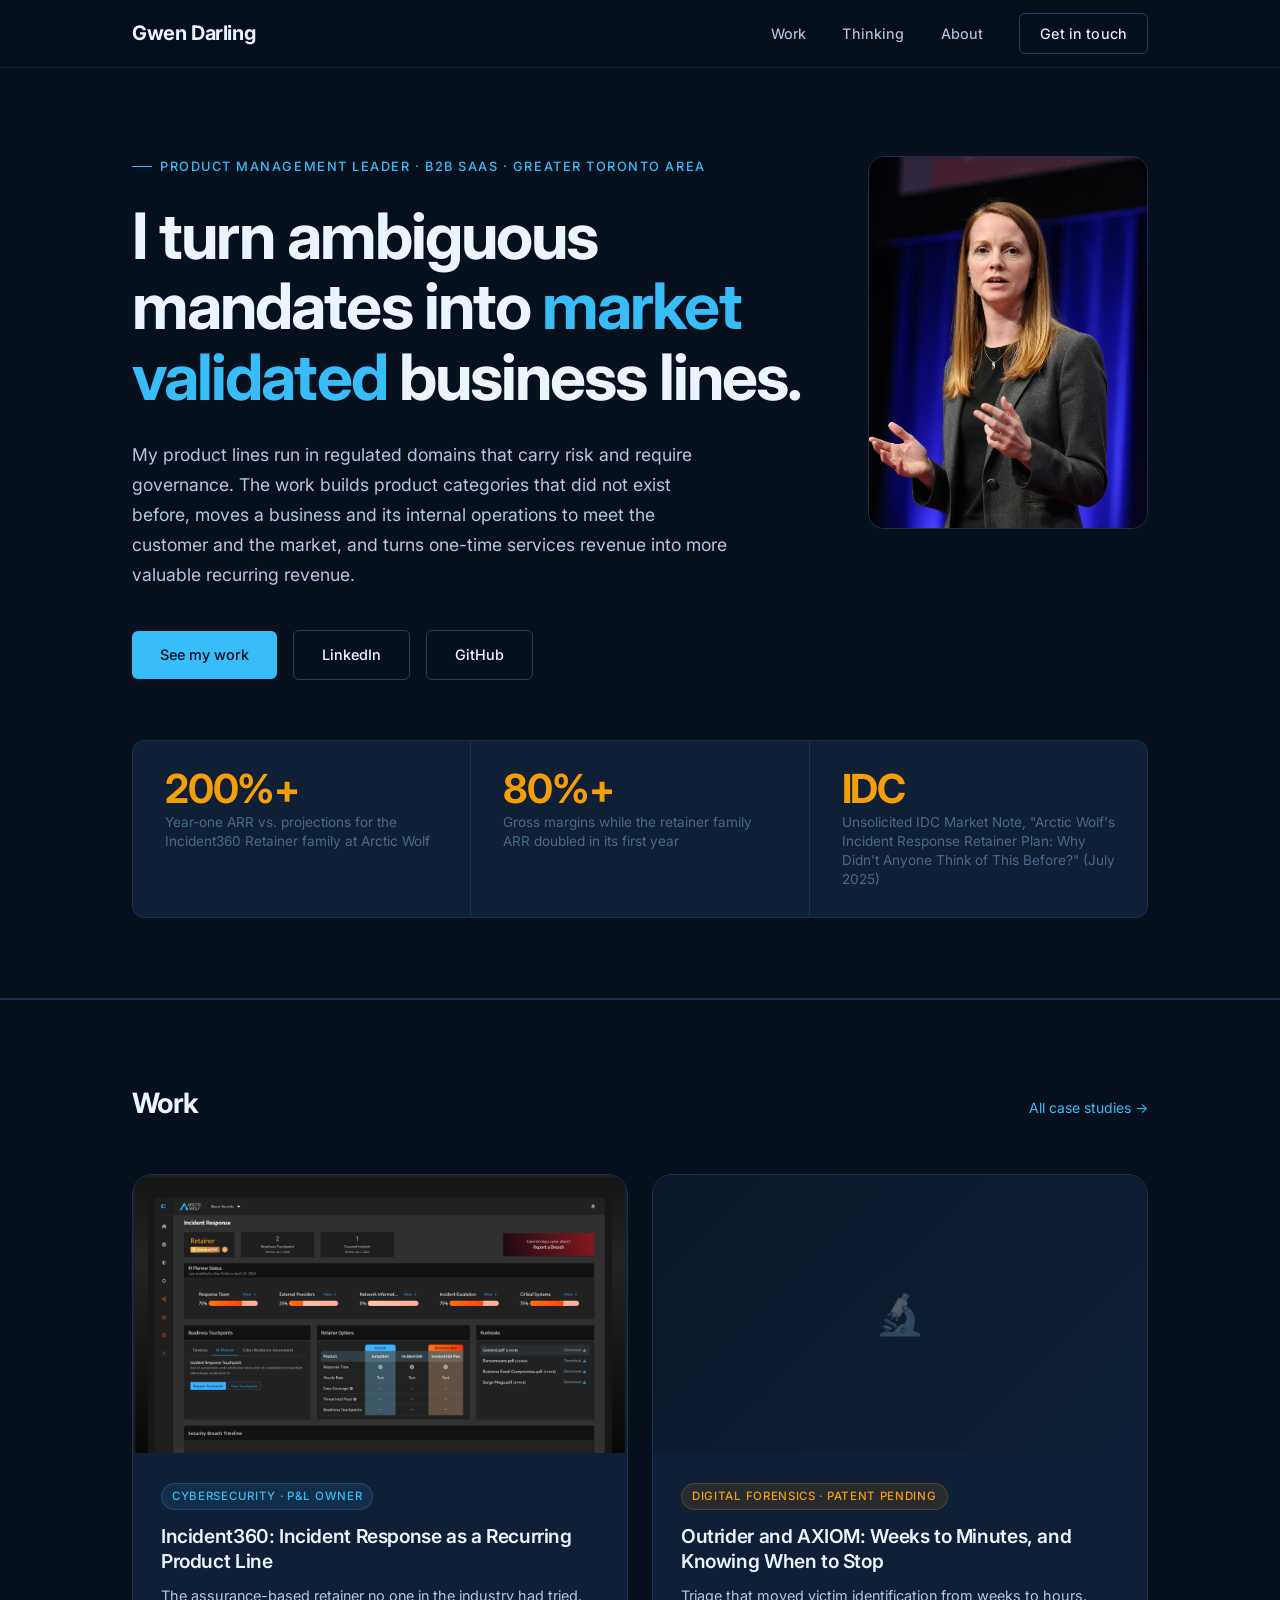
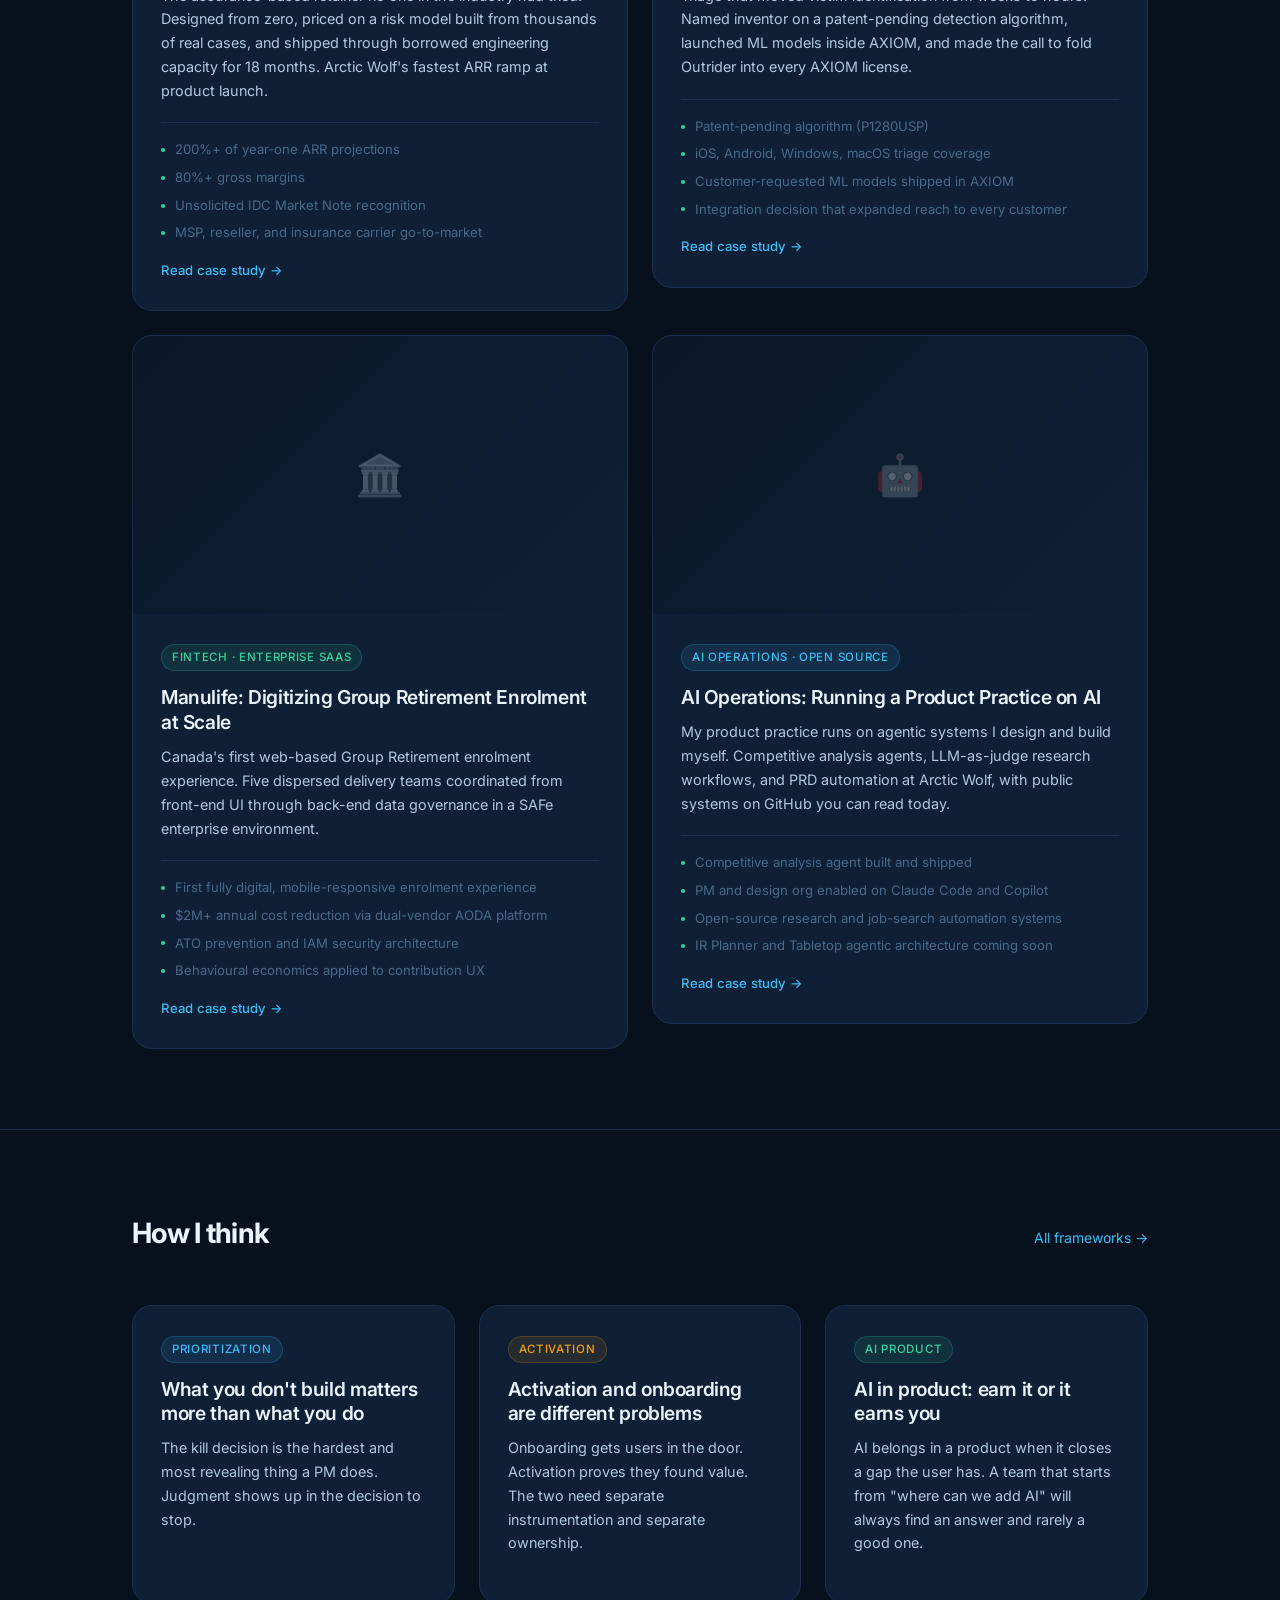
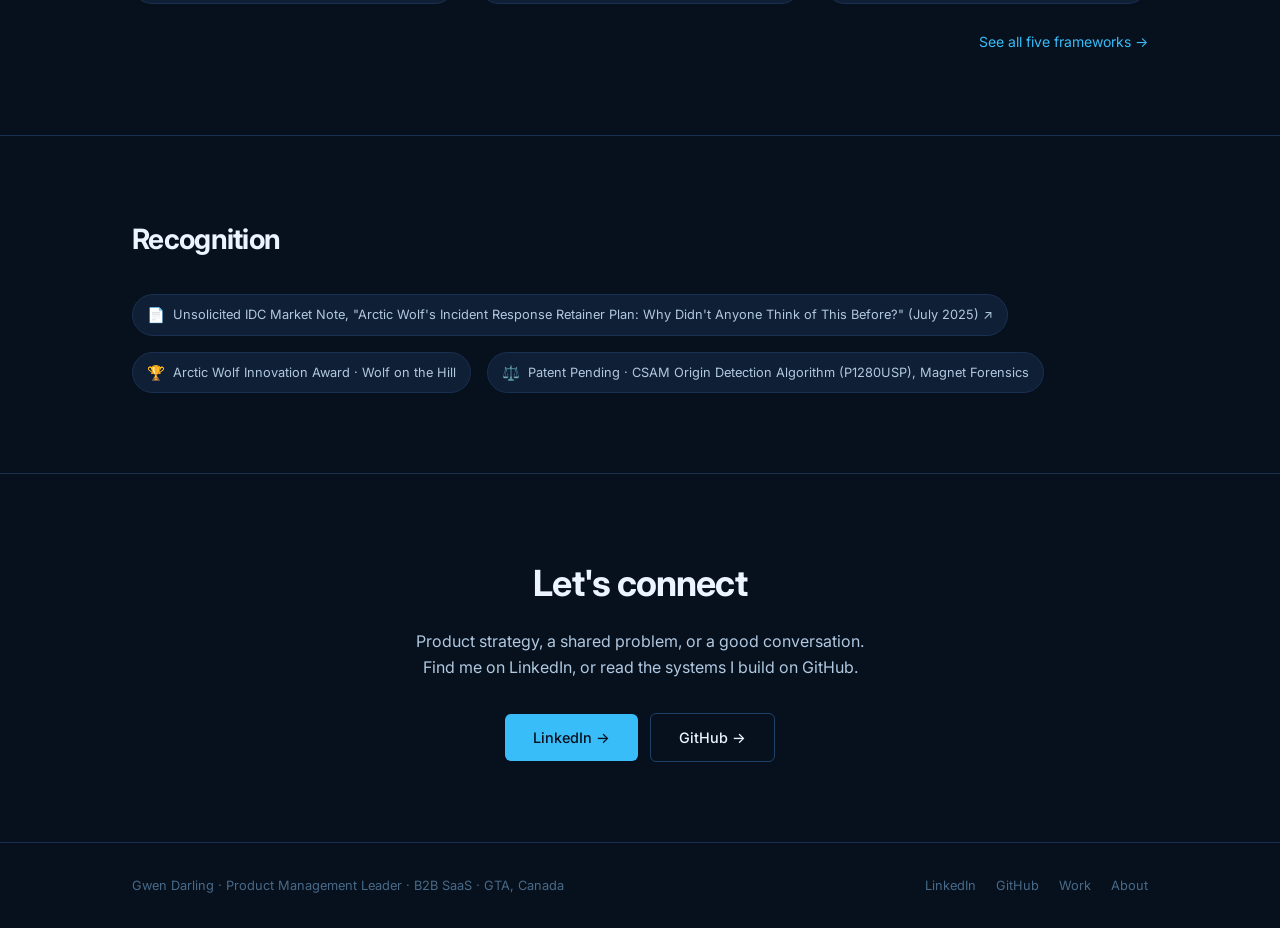
==== index.html @ a5cc39d2 "Fix mobile sticky-sidebar overlap; update hero positioning; full IDC title; punctuation pass - Sideb" ====
<!DOCTYPE html>
<html lang="en">
<head>
  <meta charset="UTF-8">
  <meta name="viewport" content="width=device-width, initial-scale=1.0">
  <title>Gwen Darling · Product Leader</title>
  <meta name="description" content="Product Management Leader. B2B SaaS. Cybersecurity, digital forensics, and fintech. I turn ambiguous mandates into business lines the market validates.">
  <meta property="og:title" content="Gwen Darling · Product Leader">
  <meta property="og:description" content="Product Management Leader. B2B SaaS. Cybersecurity, digital forensics, and fintech.">
  <meta property="og:type" content="website">
  <link rel="stylesheet" href="css/style.css">
  <link rel="icon" href="data:image/svg+xml,<svg xmlns='http://www.w3.org/2000/svg' viewBox='0 0 100 100'><text y='.9em' font-size='90'>⚡</text></svg>">
</head>
<body>

<nav>
  <div class="container">
    <a href="index.html" class="nav-logo">Gwen Darling</a>
    <div class="nav-links">
      <a href="work.html">Work</a>
      <a href="thinking.html">Thinking</a>
      <a href="about.html">About</a>
      <a href="https://www.linkedin.com/in/gwendarling" target="_blank" rel="noopener" class="nav-cta">Get in touch</a>
    </div>
    <button class="nav-toggle" aria-label="Toggle navigation">
      <span></span><span></span><span></span>
    </button>
  </div>
</nav>

<main>

  <!-- Hero -->
  <section class="hero">
    <div class="container">
      <div style="display: grid; grid-template-columns: 1fr 280px; gap: 64px; align-items: start;">
        <div>
          <div class="hero-label">Product Management Leader · B2B SaaS · Greater Toronto Area</div>
          <h1>I turn ambiguous mandates into <em>market validated</em> business lines.</h1>
          <p class="hero-sub">
            My product lines run in regulated domains that carry risk and require governance.
            The work builds product categories that did not exist before, moves a business and its internal
            operations to meet the customer and the market, and turns one-time services revenue into more
            valuable recurring revenue.
          </p>
          <div class="hero-actions">
            <a href="work.html" class="btn btn-primary">See my work</a>
            <a href="https://www.linkedin.com/in/gwendarling" target="_blank" rel="noopener" class="btn btn-ghost">LinkedIn</a>
            <a href="https://github.com/GwnDrlng" target="_blank" rel="noopener" class="btn btn-ghost">GitHub</a>
          </div>
        </div>
        <div style="border-radius: 16px; overflow: hidden; border: 1px solid var(--border); aspect-ratio: 3/4; margin-top: 8px;">
          <img src="images/gwen-speaking.jpg" alt="Gwen Darling presenting on stage" style="width: 100%; height: 100%; object-fit: cover; object-position: center top; display: block;">
        </div>
      </div>
      <style>
        @media (max-width: 720px) {
          .hero .container > div[style*="grid"] { grid-template-columns: 1fr !important; }
          .hero .container > div[style*="grid"] > div:last-child { display: none; }
        }
      </style>

      <div class="metrics">
        <div class="metric">
          <div class="metric-value">200%+</div>
          <div class="metric-label">Year-one ARR vs. projections for the Incident360 Retainer family at Arctic Wolf</div>
        </div>
        <div class="metric">
          <div class="metric-value">80%+</div>
          <div class="metric-label">Gross margins while the retainer family ARR doubled in its first year</div>
        </div>
        <div class="metric">
          <div class="metric-value">IDC</div>
          <div class="metric-label">Unsolicited IDC Market Note, "Arctic Wolf's Incident Response Retainer Plan: Why Didn't Anyone Think of This Before?" (July 2025)</div>
        </div>
      </div>
    </div>
  </section>

  <!-- Case Studies -->
  <section>
    <div class="container">
      <div class="section-header">
        <h2 class="section-title">Work</h2>
        <a href="work.html" class="section-link">All case studies →</a>
      </div>

      <div class="cards-grid">

        <!-- Incident360 -->
        <a href="incident360.html" style="display:block; color:inherit; text-decoration:none;">
          <div class="card">
            <div class="card-image">
              <img src="images/incident360-portal.png" alt="Incident360 Retainer portal in Arctic Wolf's unified platform" loading="lazy">
            </div>
            <div class="card-body">
              <div class="card-tag">Cybersecurity · P&amp;L Owner</div>
              <h3>Incident360: Incident Response as a Recurring Product Line</h3>
              <p>The assurance-based retainer no one in the industry had tried. Designed from zero, priced on a risk model built from thousands of real cases, and shipped through borrowed engineering capacity for 18 months. Arctic Wolf's fastest ARR ramp at product launch.</p>
              <ul class="card-outcomes">
                <li>200%+ of year-one ARR projections</li>
                <li>80%+ gross margins</li>
                <li>Unsolicited IDC Market Note recognition</li>
                <li>MSP, reseller, and insurance carrier go-to-market</li>
              </ul>
              <span class="card-arrow">Read case study →</span>
            </div>
          </div>
        </a>

        <!-- Outrider & AXIOM -->
        <a href="outrider.html" style="display:block; color:inherit; text-decoration:none;">
          <div class="card">
            <div class="card-image-placeholder">
              <div class="card-icon">🔬</div>
            </div>
            <div class="card-body">
              <div class="card-tag warm">Digital Forensics · Patent Pending</div>
              <h3>Outrider and AXIOM: Weeks to Minutes, and Knowing When to Stop</h3>
              <p>Triage that moved victim identification from weeks to hours. Named inventor on a patent-pending detection algorithm, launched ML models inside AXIOM, and made the call to fold Outrider into every AXIOM license.</p>
              <ul class="card-outcomes">
                <li>Patent-pending algorithm (P1280USP)</li>
                <li>iOS, Android, Windows, macOS triage coverage</li>
                <li>Customer-requested ML models shipped in AXIOM</li>
                <li>Integration decision that expanded reach to every customer</li>
              </ul>
              <span class="card-arrow">Read case study →</span>
            </div>
          </div>
        </a>

        <!-- Manulife -->
        <a href="manulife.html" style="display:block; color:inherit; text-decoration:none;">
          <div class="card">
            <div class="card-image-placeholder">
              <div class="card-icon">🏛️</div>
            </div>
            <div class="card-body">
              <div class="card-tag green">Fintech · Enterprise SaaS</div>
              <h3>Manulife: Digitizing Group Retirement Enrolment at Scale</h3>
              <p>Canada's first web-based Group Retirement enrolment experience. Five dispersed delivery teams coordinated from front-end UI through back-end data governance in a SAFe enterprise environment.</p>
              <ul class="card-outcomes">
                <li>First fully digital, mobile-responsive enrolment experience</li>
                <li>$2M+ annual cost reduction via dual-vendor AODA platform</li>
                <li>ATO prevention and IAM security architecture</li>
                <li>Behavioural economics applied to contribution UX</li>
              </ul>
              <span class="card-arrow">Read case study →</span>
            </div>
          </div>
        </a>

        <!-- AI Operations -->
        <a href="ai-operations.html" style="display:block; color:inherit; text-decoration:none;">
          <div class="card">
            <div class="card-image-placeholder">
              <div class="card-icon">🤖</div>
            </div>
            <div class="card-body">
              <div class="card-tag">AI Operations · Open Source</div>
              <h3>AI Operations: Running a Product Practice on AI</h3>
              <p>My product practice runs on agentic systems I design and build myself. Competitive analysis agents, LLM-as-judge research workflows, and PRD automation at Arctic Wolf, with public systems on GitHub you can read today.</p>
              <ul class="card-outcomes">
                <li>Competitive analysis agent built and shipped</li>
                <li>PM and design org enabled on Claude Code and Copilot</li>
                <li>Open-source research and job-search automation systems</li>
                <li>IR Planner and Tabletop agentic architecture coming soon</li>
              </ul>
              <span class="card-arrow">Read case study →</span>
            </div>
          </div>
        </a>

      </div>
    </div>
  </section>

  <!-- Thinking teaser -->
  <section>
    <div class="container">
      <div class="section-header">
        <h2 class="section-title">How I think</h2>
        <a href="thinking.html" class="section-link">All frameworks →</a>
      </div>
      <div class="cards-grid three">
        <div class="card" style="cursor:default;">
          <div class="card-body">
            <div class="card-tag">Prioritization</div>
            <h3>What you don't build matters more than what you do</h3>
            <p>The kill decision is the hardest and most revealing thing a PM does. Judgment shows up in the decision to stop.</p>
          </div>
        </div>
        <div class="card" style="cursor:default;">
          <div class="card-body">
            <div class="card-tag warm">Activation</div>
            <h3>Activation and onboarding are different problems</h3>
            <p>Onboarding gets users in the door. Activation proves they found value. The two need separate instrumentation and separate ownership.</p>
          </div>
        </div>
        <div class="card" style="cursor:default;">
          <div class="card-body">
            <div class="card-tag green">AI Product</div>
            <h3>AI in product: earn it or it earns you</h3>
            <p>AI belongs in a product when it closes a gap the user has. A team that starts from "where can we add AI" will always find an answer and rarely a good one.</p>
          </div>
        </div>
      </div>
      <div style="margin-top: 24px; text-align: right;">
        <a href="thinking.html" class="section-link">See all five frameworks →</a>
      </div>
    </div>
  </section>

  <!-- Recognition -->
  <section>
    <div class="container">
      <h2 class="section-title" style="margin-bottom: 28px;">Recognition</h2>
      <div class="recognition-strip">
        <a href="downloads/IDC-Arctic-Wolf-IR-Retainer-2025.pdf" target="_blank" class="recognition-badge" style="text-decoration:none; color:inherit;">
          <span class="icon">📄</span>
          Unsolicited IDC Market Note, "Arctic Wolf's Incident Response Retainer Plan: Why Didn't Anyone Think of This Before?" (July 2025) ↗
        </a>
        <div class="recognition-badge">
          <span class="icon">🏆</span>
          Arctic Wolf Innovation Award · Wolf on the Hill
        </div>
        <div class="recognition-badge">
          <span class="icon">⚖️</span>
          Patent Pending · CSAM Origin Detection Algorithm (P1280USP), Magnet Forensics
        </div>
      </div>
    </div>
  </section>

  <!-- CTA -->
  <section class="cta-section" style="border-top: 1px solid var(--border);">
    <div class="container">
      <h2>Let's connect</h2>
      <p>Product strategy, a shared problem, or a good conversation. Find me on LinkedIn, or read the systems I build on GitHub.</p>
      <div class="cta-actions">
        <a href="https://www.linkedin.com/in/gwendarling" target="_blank" rel="noopener" class="btn btn-primary">LinkedIn →</a>
        <a href="https://github.com/GwnDrlng" target="_blank" rel="noopener" class="btn btn-ghost">GitHub →</a>
      </div>
    </div>
  </section>

</main>

<footer>
  <div class="container">
    <div class="footer-inner">
      <span class="footer-copy">Gwen Darling · Product Management Leader · B2B SaaS · GTA, Canada</span>
      <div class="footer-links">
        <a href="https://www.linkedin.com/in/gwendarling" target="_blank" rel="noopener">LinkedIn</a>
        <a href="https://github.com/GwnDrlng" target="_blank" rel="noopener">GitHub</a>
        <a href="work.html">Work</a>
        <a href="about.html">About</a>
      </div>
    </div>
  </div>
</footer>

<script src="js/main.js"></script>
</body>
</html>
---- css/style.css ----
@import url('https://fonts.googleapis.com/css2?family=Inter:wght@300;400;500;600;700&family=Inter+Display:wght@600;700;800&display=swap');

/* ─── Variables ──────────────────────────────────────────── */
:root {
  --bg:          #07101D;
  --bg-alt:      #0B1829;
  --bg-card:     #0F1F35;
  --bg-card-hover: #132640;
  --border:      #1A3050;
  --border-light: #204068;

  --text:        #B0C8E0;
  --text-bright: #EBF4FF;
  --text-dim:    #486A88;

  --accent:      #38BDF8;
  --accent-dim:  #0EA5E9;
  --warm:        #F59E0B;
  --warm-dim:    #D97706;
  --green:       #34D399;
  --red:         #F87171;

  --font:        'Inter', -apple-system, BlinkMacSystemFont, sans-serif;
  --font-display:'Inter Display', 'Inter', sans-serif;

  --max:         1080px;
  --nav-h:       68px;

  --r-sm:        6px;
  --r-md:        12px;
  --r-lg:        20px;

  --ease:        cubic-bezier(0.25, 0.46, 0.45, 0.94);
}

/* ─── Reset ──────────────────────────────────────────────── */
*, *::before, *::after { box-sizing: border-box; margin: 0; padding: 0; }
html { scroll-behavior: smooth; -webkit-font-smoothing: antialiased; }
body {
  font-family: var(--font);
  background: var(--bg);
  color: var(--text);
  line-height: 1.65;
  font-size: 1rem;
}
img { display: block; max-width: 100%; }
a { color: var(--accent); text-decoration: none; transition: color 0.2s var(--ease); }
a:hover { color: var(--accent-dim); }

/* ─── Layout ─────────────────────────────────────────────── */
.container {
  max-width: var(--max);
  margin: 0 auto;
  padding: 0 32px;
}
@media (max-width: 640px) { .container { padding: 0 20px; } }

section { padding: 80px 0; }
section + section { border-top: 1px solid var(--border); }

/* ─── Navigation ─────────────────────────────────────────── */
nav {
  position: fixed;
  top: 0; left: 0; right: 0;
  height: var(--nav-h);
  z-index: 100;
  display: flex;
  align-items: center;
  background: rgba(7, 16, 29, 0.85);
  backdrop-filter: blur(16px);
  -webkit-backdrop-filter: blur(16px);
  border-bottom: 1px solid rgba(26, 48, 80, 0.6);
}
nav .container {
  display: flex;
  align-items: center;
  justify-content: space-between;
  width: 100%;
}
.nav-logo {
  font-family: var(--font-display);
  font-size: 1.25rem;
  font-weight: 700;
  color: var(--text-bright);
  letter-spacing: -0.02em;
}
.nav-logo:hover { color: var(--accent); }
.nav-links {
  display: flex;
  align-items: center;
  gap: 36px;
}
.nav-links a {
  color: var(--text);
  font-size: 0.9rem;
  font-weight: 450;
  letter-spacing: 0.01em;
  transition: color 0.2s var(--ease);
}
.nav-links a:hover { color: var(--text-bright); }
.nav-cta {
  display: inline-flex;
  align-items: center;
  padding: 8px 20px;
  background: transparent;
  border: 1px solid var(--border-light);
  border-radius: var(--r-sm);
  color: var(--text-bright) !important;
  font-size: 0.875rem;
  font-weight: 500;
  transition: border-color 0.2s var(--ease), background 0.2s var(--ease) !important;
}
.nav-cta:hover {
  border-color: var(--accent) !important;
  background: rgba(56, 189, 248, 0.08) !important;
}
.nav-toggle {
  display: none;
  flex-direction: column;
  gap: 5px;
  cursor: pointer;
  background: none;
  border: none;
  padding: 4px;
}
.nav-toggle span {
  display: block;
  width: 22px;
  height: 2px;
  background: var(--text);
  border-radius: 2px;
  transition: all 0.2s var(--ease);
}
@media (max-width: 680px) {
  .nav-links { display: none; flex-direction: column; gap: 0; position: absolute; top: var(--nav-h); left: 0; right: 0; background: var(--bg-alt); border-bottom: 1px solid var(--border); padding: 16px 0; }
  .nav-links.open { display: flex; }
  .nav-links a { padding: 12px 32px; }
  .nav-toggle { display: flex; }
}

/* ─── Hero ───────────────────────────────────────────────── */
.hero {
  padding-top: calc(var(--nav-h) + 80px);
  padding-bottom: 80px;
  border-bottom: 1px solid var(--border);
}
.hero-label {
  display: inline-flex;
  align-items: center;
  gap: 8px;
  font-size: 0.8rem;
  font-weight: 500;
  letter-spacing: 0.12em;
  text-transform: uppercase;
  color: var(--accent);
  margin-bottom: 24px;
}
.hero-label::before {
  content: '';
  display: block;
  width: 20px;
  height: 1px;
  background: var(--accent);
}
.hero h1 {
  font-family: var(--font-display);
  font-size: clamp(2.4rem, 5vw, 4rem);
  font-weight: 700;
  line-height: 1.1;
  letter-spacing: -0.03em;
  color: var(--text-bright);
  max-width: 820px;
  margin-bottom: 28px;
}
.hero h1 em {
  font-style: normal;
  color: var(--accent);
}
.hero-sub {
  font-size: 1.1rem;
  color: var(--text);
  max-width: 600px;
  line-height: 1.7;
  margin-bottom: 40px;
}
.hero-actions {
  display: flex;
  align-items: center;
  gap: 16px;
  flex-wrap: wrap;
}
.btn {
  display: inline-flex;
  align-items: center;
  gap: 8px;
  padding: 12px 28px;
  border-radius: var(--r-sm);
  font-size: 0.9rem;
  font-weight: 500;
  transition: all 0.2s var(--ease);
  cursor: pointer;
  border: none;
}
.btn-primary {
  background: var(--accent);
  color: #07101D;
}
.btn-primary:hover {
  background: #7DD3FC;
  color: #07101D;
  transform: translateY(-1px);
}
.btn-ghost {
  background: transparent;
  border: 1px solid var(--border-light);
  color: var(--text-bright);
}
.btn-ghost:hover {
  border-color: var(--text-dim);
  color: var(--text-bright);
  transform: translateY(-1px);
}

/* ─── Metrics Bar ────────────────────────────────────────── */
.metrics {
  display: grid;
  grid-template-columns: repeat(3, 1fr);
  gap: 1px;
  background: var(--border);
  border: 1px solid var(--border);
  border-radius: var(--r-md);
  overflow: hidden;
  margin-top: 60px;
}
.metric {
  background: var(--bg-card);
  padding: 28px 32px;
  display: flex;
  flex-direction: column;
  gap: 4px;
}
.metric-value {
  font-family: var(--font-display);
  font-size: 2.5rem;
  font-weight: 700;
  color: var(--warm);
  letter-spacing: -0.03em;
  line-height: 1;
}
.metric-label {
  font-size: 0.85rem;
  color: var(--text-dim);
  line-height: 1.4;
}
@media (max-width: 680px) {
  .metrics { grid-template-columns: 1fr; }
  .metric { padding: 20px 24px; }
}

/* ─── Section Headers ────────────────────────────────────── */
.section-header {
  display: flex;
  align-items: baseline;
  justify-content: space-between;
  gap: 16px;
  margin-bottom: 48px;
  flex-wrap: wrap;
}
.section-title {
  font-family: var(--font-display);
  font-size: 1.75rem;
  font-weight: 700;
  color: var(--text-bright);
  letter-spacing: -0.025em;
}
.section-link {
  font-size: 0.875rem;
  color: var(--accent);
  white-space: nowrap;
}

/* ─── Case Study Cards ───────────────────────────────────── */
.cards-grid {
  display: grid;
  grid-template-columns: repeat(2, 1fr);
  gap: 24px;
}
.cards-grid.three { grid-template-columns: repeat(3, 1fr); }
@media (max-width: 860px) { .cards-grid, .cards-grid.three { grid-template-columns: 1fr; } }

.card {
  background: var(--bg-card);
  border: 1px solid var(--border);
  border-radius: var(--r-lg);
  overflow: hidden;
  transition: border-color 0.25s var(--ease), transform 0.25s var(--ease), background 0.25s var(--ease);
  cursor: pointer;
}
.card:hover {
  border-color: var(--border-light);
  background: var(--bg-card-hover);
  transform: translateY(-3px);
}
.card a { color: inherit; }
.card a:hover { color: inherit; }

.card-image {
  width: 100%;
  aspect-ratio: 16/9;
  overflow: hidden;
  background: var(--bg-alt);
  position: relative;
}
.card-image img {
  width: 100%;
  height: 100%;
  object-fit: cover;
  object-position: top left;
  transition: transform 0.4s var(--ease);
}
.card:hover .card-image img { transform: scale(1.03); }

.card-image-placeholder {
  width: 100%;
  aspect-ratio: 16/9;
  background: linear-gradient(135deg, var(--bg-alt) 0%, var(--bg-card) 100%);
  display: flex;
  align-items: center;
  justify-content: center;
}
.card-image-placeholder .card-icon {
  font-size: 2.5rem;
  opacity: 0.3;
}

.card-body {
  padding: 28px;
}
.card-tag {
  display: inline-flex;
  align-items: center;
  padding: 3px 10px;
  background: rgba(56, 189, 248, 0.1);
  border: 1px solid rgba(56, 189, 248, 0.2);
  border-radius: 100px;
  font-size: 0.72rem;
  font-weight: 500;
  letter-spacing: 0.06em;
  text-transform: uppercase;
  color: var(--accent);
  margin-bottom: 14px;
}
.card-tag.warm {
  background: rgba(245, 158, 11, 0.1);
  border-color: rgba(245, 158, 11, 0.2);
  color: var(--warm);
}
.card-tag.green {
  background: rgba(52, 211, 153, 0.1);
  border-color: rgba(52, 211, 153, 0.2);
  color: var(--green);
}
.card h2, .card h3 {
  font-family: var(--font-display);
  font-size: 1.2rem;
  font-weight: 600;
  color: var(--text-bright);
  letter-spacing: -0.02em;
  line-height: 1.3;
  margin-bottom: 10px;
}
.card p {
  font-size: 0.9rem;
  color: var(--text);
  line-height: 1.65;
  margin-bottom: 20px;
}
.card-outcomes {
  display: flex;
  flex-direction: column;
  gap: 6px;
  border-top: 1px solid var(--border);
  padding-top: 16px;
  margin-top: 4px;
}
.card-outcomes li {
  display: flex;
  align-items: center;
  gap: 10px;
  font-size: 0.82rem;
  color: var(--text-dim);
  list-style: none;
}
.card-outcomes li::before {
  content: '';
  display: block;
  width: 4px;
  height: 4px;
  border-radius: 50%;
  background: var(--green);
  flex-shrink: 0;
}
.card-arrow {
  display: inline-flex;
  align-items: center;
  gap: 6px;
  font-size: 0.82rem;
  font-weight: 500;
  color: var(--accent);
  margin-top: 16px;
  transition: gap 0.2s var(--ease);
}
.card:hover .card-arrow { gap: 10px; }

/* ─── Case Study (full page) ─────────────────────────────── */
.cs-hero {
  padding-top: calc(var(--nav-h) + 60px);
  padding-bottom: 60px;
  border-bottom: 1px solid var(--border);
}
.cs-breadcrumb {
  font-size: 0.82rem;
  color: var(--text-dim);
  margin-bottom: 24px;
  display: flex;
  align-items: center;
  gap: 8px;
}
.cs-breadcrumb a { color: var(--text-dim); }
.cs-breadcrumb a:hover { color: var(--text); }
.cs-hero h1 {
  font-family: var(--font-display);
  font-size: clamp(1.8rem, 4vw, 3rem);
  font-weight: 700;
  color: var(--text-bright);
  letter-spacing: -0.03em;
  line-height: 1.15;
  max-width: 760px;
  margin-bottom: 20px;
}
.cs-hero .lead {
  font-size: 1.1rem;
  color: var(--text);
  max-width: 640px;
  line-height: 1.7;
  margin-bottom: 36px;
}
.cs-meta {
  display: flex;
  flex-wrap: wrap;
  gap: 24px;
  align-items: center;
}
.cs-meta-item {
  display: flex;
  flex-direction: column;
  gap: 2px;
}
.cs-meta-item .label {
  font-size: 0.72rem;
  font-weight: 500;
  letter-spacing: 0.1em;
  text-transform: uppercase;
  color: var(--text-dim);
}
.cs-meta-item .value {
  font-size: 0.9rem;
  color: var(--text-bright);
  font-weight: 500;
}
.cs-divider {
  width: 1px;
  height: 32px;
  background: var(--border);
}

/* Case study body */
.cs-body {
  display: grid;
  grid-template-columns: 1fr 280px;
  gap: 64px;
  align-items: start;
}
@media (max-width: 860px) { .cs-body { grid-template-columns: 1fr; } .cs-sidebar { order: -1; } }
@media (max-width: 860px) {
  /* Single-column layouts must scroll as one flow: sticky sidebars overlap the text otherwise */
  .cs-sidebar { position: static; }
  .about-grid aside > div { position: static !important; }
}

.cs-content h2 {
  font-family: var(--font-display);
  font-size: 1.4rem;
  font-weight: 700;
  color: var(--text-bright);
  letter-spacing: -0.02em;
  margin-top: 56px;
  margin-bottom: 16px;
}
.cs-content h2:first-child { margin-top: 0; }
.cs-content h3 {
  font-size: 1rem;
  font-weight: 600;
  color: var(--text-bright);
  margin-top: 32px;
  margin-bottom: 12px;
}
.cs-content p {
  color: var(--text);
  line-height: 1.75;
  margin-bottom: 16px;
}
.cs-content ul, .cs-content ol {
  color: var(--text);
  line-height: 1.75;
  padding-left: 20px;
  margin-bottom: 16px;
}
.cs-content li { margin-bottom: 8px; }
.cs-content strong { color: var(--text-bright); font-weight: 600; }

.cs-image {
  border-radius: var(--r-md);
  overflow: hidden;
  border: 1px solid var(--border);
  margin: 32px 0;
}
.cs-image img { width: 100%; }
.cs-image figcaption {
  padding: 12px 16px;
  font-size: 0.8rem;
  color: var(--text-dim);
  border-top: 1px solid var(--border);
  background: var(--bg-card);
}

.cs-callout {
  background: var(--bg-card);
  border: 1px solid var(--border);
  border-left: 3px solid var(--accent);
  border-radius: var(--r-sm);
  padding: 20px 24px;
  margin: 28px 0;
}
.cs-callout.warm { border-left-color: var(--warm); }
.cs-callout.green { border-left-color: var(--green); }
.cs-callout p {
  margin: 0;
  font-size: 0.95rem;
  font-style: italic;
  color: var(--text-bright);
}
.cs-callout .source {
  display: block;
  margin-top: 8px;
  font-size: 0.8rem;
  color: var(--text-dim);
  font-style: normal;
}

.outcomes-grid {
  display: grid;
  grid-template-columns: repeat(2, 1fr);
  gap: 16px;
  margin: 28px 0;
}
@media (max-width: 560px) { .outcomes-grid { grid-template-columns: 1fr; } }

.outcome-card {
  background: var(--bg-card);
  border: 1px solid var(--border);
  border-radius: var(--r-md);
  padding: 20px;
}
.outcome-value {
  font-family: var(--font-display);
  font-size: 2rem;
  font-weight: 700;
  color: var(--warm);
  letter-spacing: -0.03em;
  line-height: 1;
  margin-bottom: 4px;
}
.outcome-label {
  font-size: 0.82rem;
  color: var(--text-dim);
}

/* Sidebar */
.cs-sidebar {
  position: sticky;
  top: calc(var(--nav-h) + 24px);
  display: flex;
  flex-direction: column;
  gap: 24px;
}
.sidebar-card {
  background: var(--bg-card);
  border: 1px solid var(--border);
  border-radius: var(--r-md);
  padding: 20px;
}
.sidebar-card h4 {
  font-size: 0.72rem;
  font-weight: 600;
  letter-spacing: 0.1em;
  text-transform: uppercase;
  color: var(--text-dim);
  margin-bottom: 14px;
}
.sidebar-card ul { list-style: none; padding: 0; }
.sidebar-card ul li {
  font-size: 0.85rem;
  color: var(--text);
  padding: 6px 0;
  border-bottom: 1px solid var(--border);
  line-height: 1.4;
}
.sidebar-card ul li:last-child { border-bottom: none; }
.sidebar-download {
  display: flex;
  align-items: center;
  gap: 10px;
  padding: 12px 16px;
  background: rgba(56, 189, 248, 0.06);
  border: 1px solid rgba(56, 189, 248, 0.15);
  border-radius: var(--r-sm);
  font-size: 0.85rem;
  color: var(--accent);
  transition: background 0.2s var(--ease);
}
.sidebar-download:hover {
  background: rgba(56, 189, 248, 0.12);
  color: var(--accent);
}

/* ─── Thinking page ──────────────────────────────────────── */
.thinking-grid {
  display: grid;
  gap: 40px;
}
.thinking-item {
  display: grid;
  grid-template-columns: 48px 1fr;
  gap: 24px;
  align-items: start;
}
.thinking-number {
  font-family: var(--font-display);
  font-size: 1rem;
  font-weight: 700;
  color: var(--text-dim);
  padding-top: 4px;
}
.thinking-item h3 {
  font-family: var(--font-display);
  font-size: 1.25rem;
  font-weight: 600;
  color: var(--text-bright);
  letter-spacing: -0.02em;
  margin-bottom: 12px;
}
.thinking-item p {
  color: var(--text);
  line-height: 1.75;
  margin-bottom: 12px;
}
.thinking-item strong { color: var(--text-bright); }
.thinking-item .tag {
  display: inline-flex;
  padding: 2px 8px;
  background: var(--bg-card);
  border: 1px solid var(--border);
  border-radius: 4px;
  font-size: 0.72rem;
  color: var(--text-dim);
  margin-right: 6px;
}

/* ─── About page ─────────────────────────────────────────── */
.about-grid {
  display: grid;
  grid-template-columns: 1fr 340px;
  gap: 64px;
  align-items: start;
}
@media (max-width: 860px) { .about-grid { grid-template-columns: 1fr; } }

.about-content h2 {
  font-family: var(--font-display);
  font-size: 1.4rem;
  font-weight: 700;
  color: var(--text-bright);
  letter-spacing: -0.02em;
  margin-top: 48px;
  margin-bottom: 14px;
}
.about-content h2:first-child { margin-top: 0; }
.about-content p {
  color: var(--text);
  line-height: 1.75;
  margin-bottom: 14px;
}
.about-content strong { color: var(--text-bright); }

.credential-list {
  display: flex;
  flex-direction: column;
  gap: 12px;
}
.credential {
  display: flex;
  gap: 12px;
  align-items: flex-start;
  padding: 14px;
  background: var(--bg-card);
  border: 1px solid var(--border);
  border-radius: var(--r-sm);
}
.credential-icon { font-size: 1.1rem; flex-shrink: 0; margin-top: 1px; }
.credential-text { font-size: 0.85rem; color: var(--text); line-height: 1.4; }
.credential-text strong { display: block; color: var(--text-bright); font-size: 0.88rem; margin-bottom: 2px; }

.values-grid {
  display: grid;
  grid-template-columns: repeat(2, 1fr);
  gap: 12px;
  margin-top: 24px;
}
.value-chip {
  padding: 10px 14px;
  background: var(--bg-card);
  border: 1px solid var(--border);
  border-radius: var(--r-sm);
  font-size: 0.82rem;
  color: var(--text);
  line-height: 1.3;
}
.value-chip strong { display: block; color: var(--text-bright); font-size: 0.85rem; margin-bottom: 2px; }

/* ─── Work index ─────────────────────────────────────────── */
.work-list {
  display: flex;
  flex-direction: column;
  gap: 0;
  border: 1px solid var(--border);
  border-radius: var(--r-lg);
  overflow: hidden;
}
.work-item {
  display: grid;
  grid-template-columns: 1fr auto;
  gap: 24px;
  align-items: center;
  padding: 28px 32px;
  border-bottom: 1px solid var(--border);
  background: var(--bg-card);
  transition: background 0.2s var(--ease);
  cursor: pointer;
}
.work-item:last-child { border-bottom: none; }
.work-item:hover { background: var(--bg-card-hover); }
.work-item a { color: inherit; }
.work-item-content h3 {
  font-family: var(--font-display);
  font-size: 1.1rem;
  font-weight: 600;
  color: var(--text-bright);
  margin-bottom: 4px;
  letter-spacing: -0.015em;
}
.work-item-content p { font-size: 0.875rem; color: var(--text-dim); }
.work-item-meta {
  display: flex;
  align-items: center;
  gap: 12px;
  flex-shrink: 0;
}
@media (max-width: 640px) {
  .work-item { grid-template-columns: 1fr; }
  .work-item-meta { display: none; }
}

/* ─── Page hero (non-home) ───────────────────────────────── */
.page-hero {
  padding-top: calc(var(--nav-h) + 60px);
  padding-bottom: 60px;
  border-bottom: 1px solid var(--border);
}
.page-hero h1 {
  font-family: var(--font-display);
  font-size: clamp(1.8rem, 4vw, 2.75rem);
  font-weight: 700;
  color: var(--text-bright);
  letter-spacing: -0.03em;
  margin-bottom: 14px;
}
.page-hero p {
  font-size: 1rem;
  color: var(--text);
  max-width: 580px;
  line-height: 1.7;
}

/* ─── Video embed ────────────────────────────────────────── */
.video-embed {
  border-radius: var(--r-md);
  overflow: hidden;
  border: 1px solid var(--border);
  aspect-ratio: 16/9;
  margin: 32px 0;
  background: var(--bg-alt);
}
.video-embed iframe {
  width: 100%;
  height: 100%;
  border: none;
}

/* ─── Recognition strip ──────────────────────────────────── */
.recognition-strip {
  display: flex;
  gap: 16px;
  flex-wrap: wrap;
  margin-top: 32px;
}
.recognition-badge {
  display: inline-flex;
  align-items: center;
  gap: 8px;
  padding: 8px 14px;
  background: var(--bg-card);
  border: 1px solid var(--border);
  border-radius: 100px;
  font-size: 0.8rem;
  color: var(--text);
}
.recognition-badge .icon { font-size: 0.9rem; }

/* ─── CTA section ────────────────────────────────────────── */
.cta-section {
  text-align: center;
  padding: 80px 0;
}
.cta-section h2 {
  font-family: var(--font-display);
  font-size: clamp(1.6rem, 3vw, 2.25rem);
  font-weight: 700;
  color: var(--text-bright);
  letter-spacing: -0.025em;
  margin-bottom: 14px;
}
.cta-section p {
  font-size: 1rem;
  color: var(--text);
  margin-bottom: 32px;
  max-width: 480px;
  margin-left: auto;
  margin-right: auto;
}
.cta-actions {
  display: flex;
  align-items: center;
  justify-content: center;
  gap: 12px;
  flex-wrap: wrap;
}

/* ─── Footer ─────────────────────────────────────────────── */
footer {
  border-top: 1px solid var(--border);
  padding: 32px 0;
}
.footer-inner {
  display: flex;
  align-items: center;
  justify-content: space-between;
  flex-wrap: wrap;
  gap: 16px;
}
.footer-copy {
  font-size: 0.8rem;
  color: var(--text-dim);
}
.footer-links {
  display: flex;
  gap: 20px;
}
.footer-links a {
  font-size: 0.8rem;
  color: var(--text-dim);
}
.footer-links a:hover { color: var(--text); }

/* ─── Utilities ──────────────────────────────────────────── */
.text-accent { color: var(--accent); }
.text-warm { color: var(--warm); }
.text-green { color: var(--green); }
.text-dim { color: var(--text-dim); }
.text-bright { color: var(--text-bright); }
.mt-0 { margin-top: 0 !important; }
.mb-0 { margin-bottom: 0 !important; }
.sr-only { position: absolute; width: 1px; height: 1px; overflow: hidden; clip: rect(0,0,0,0); }
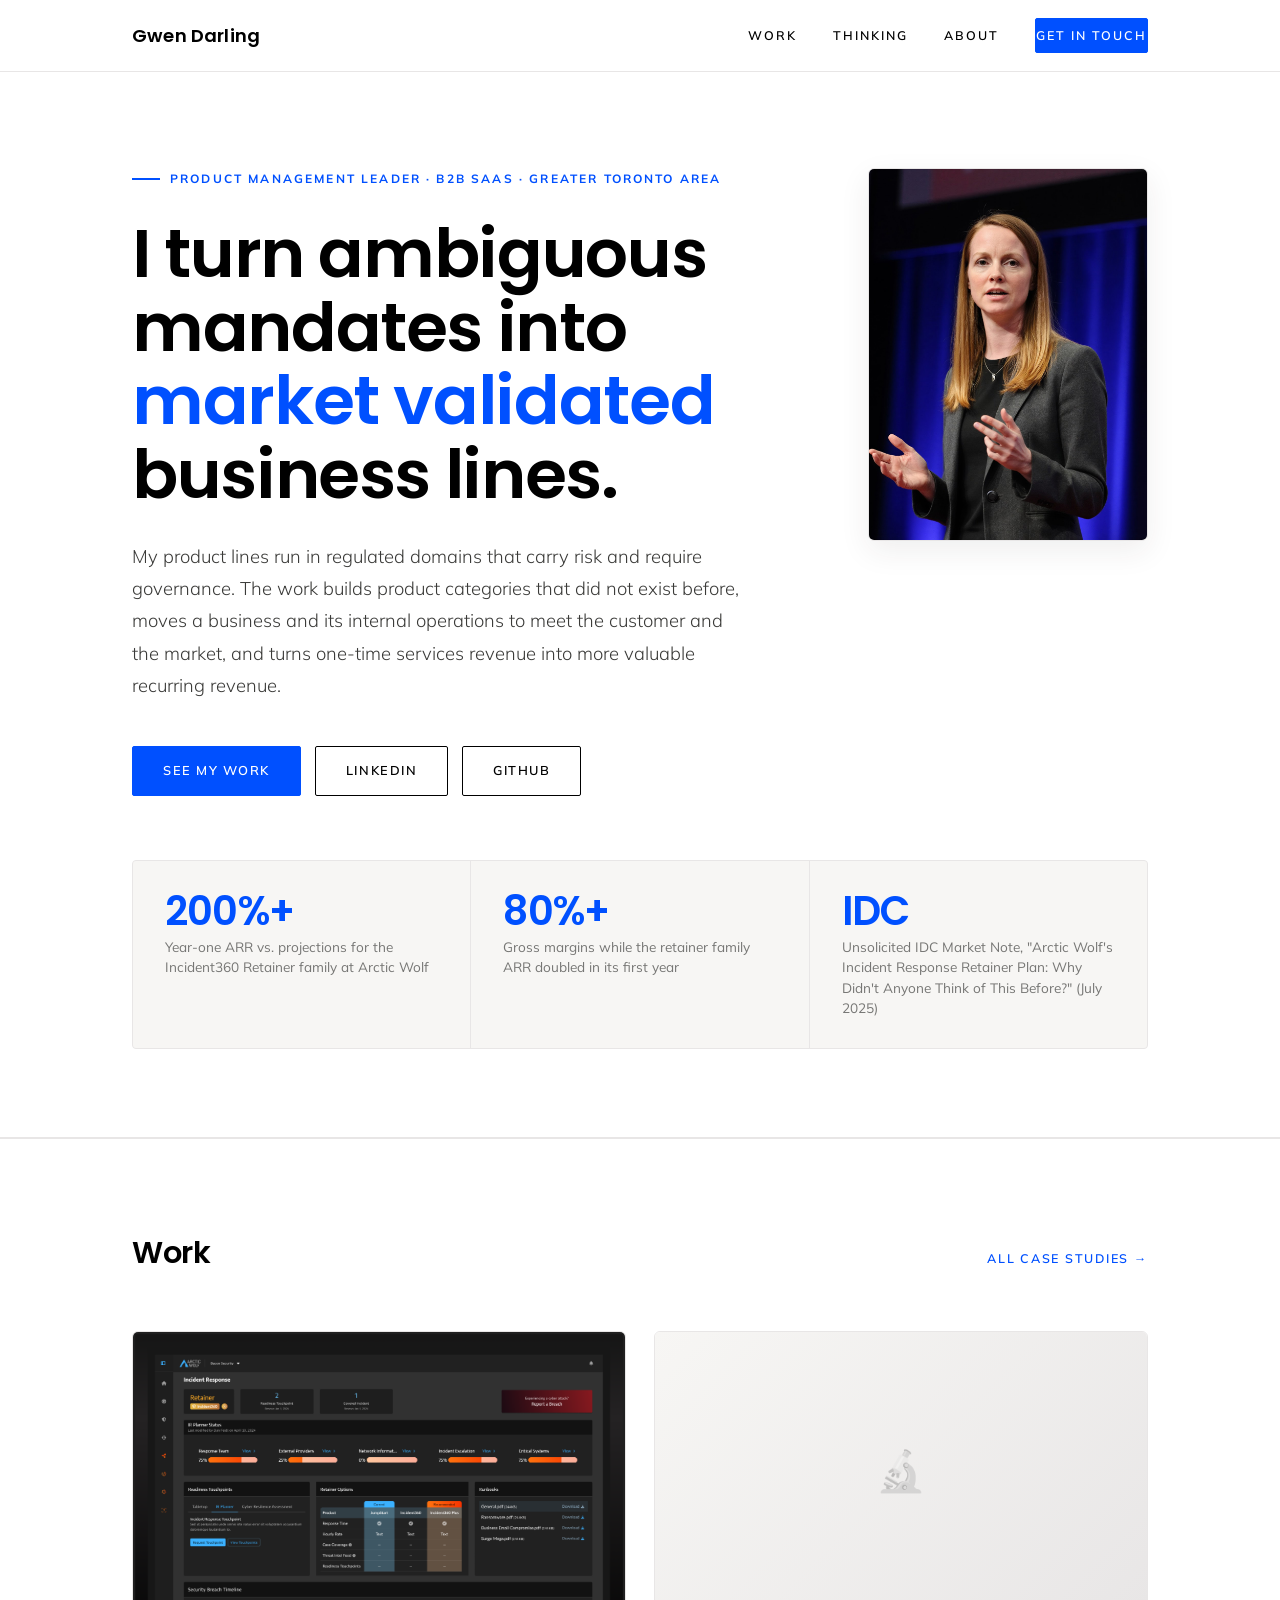
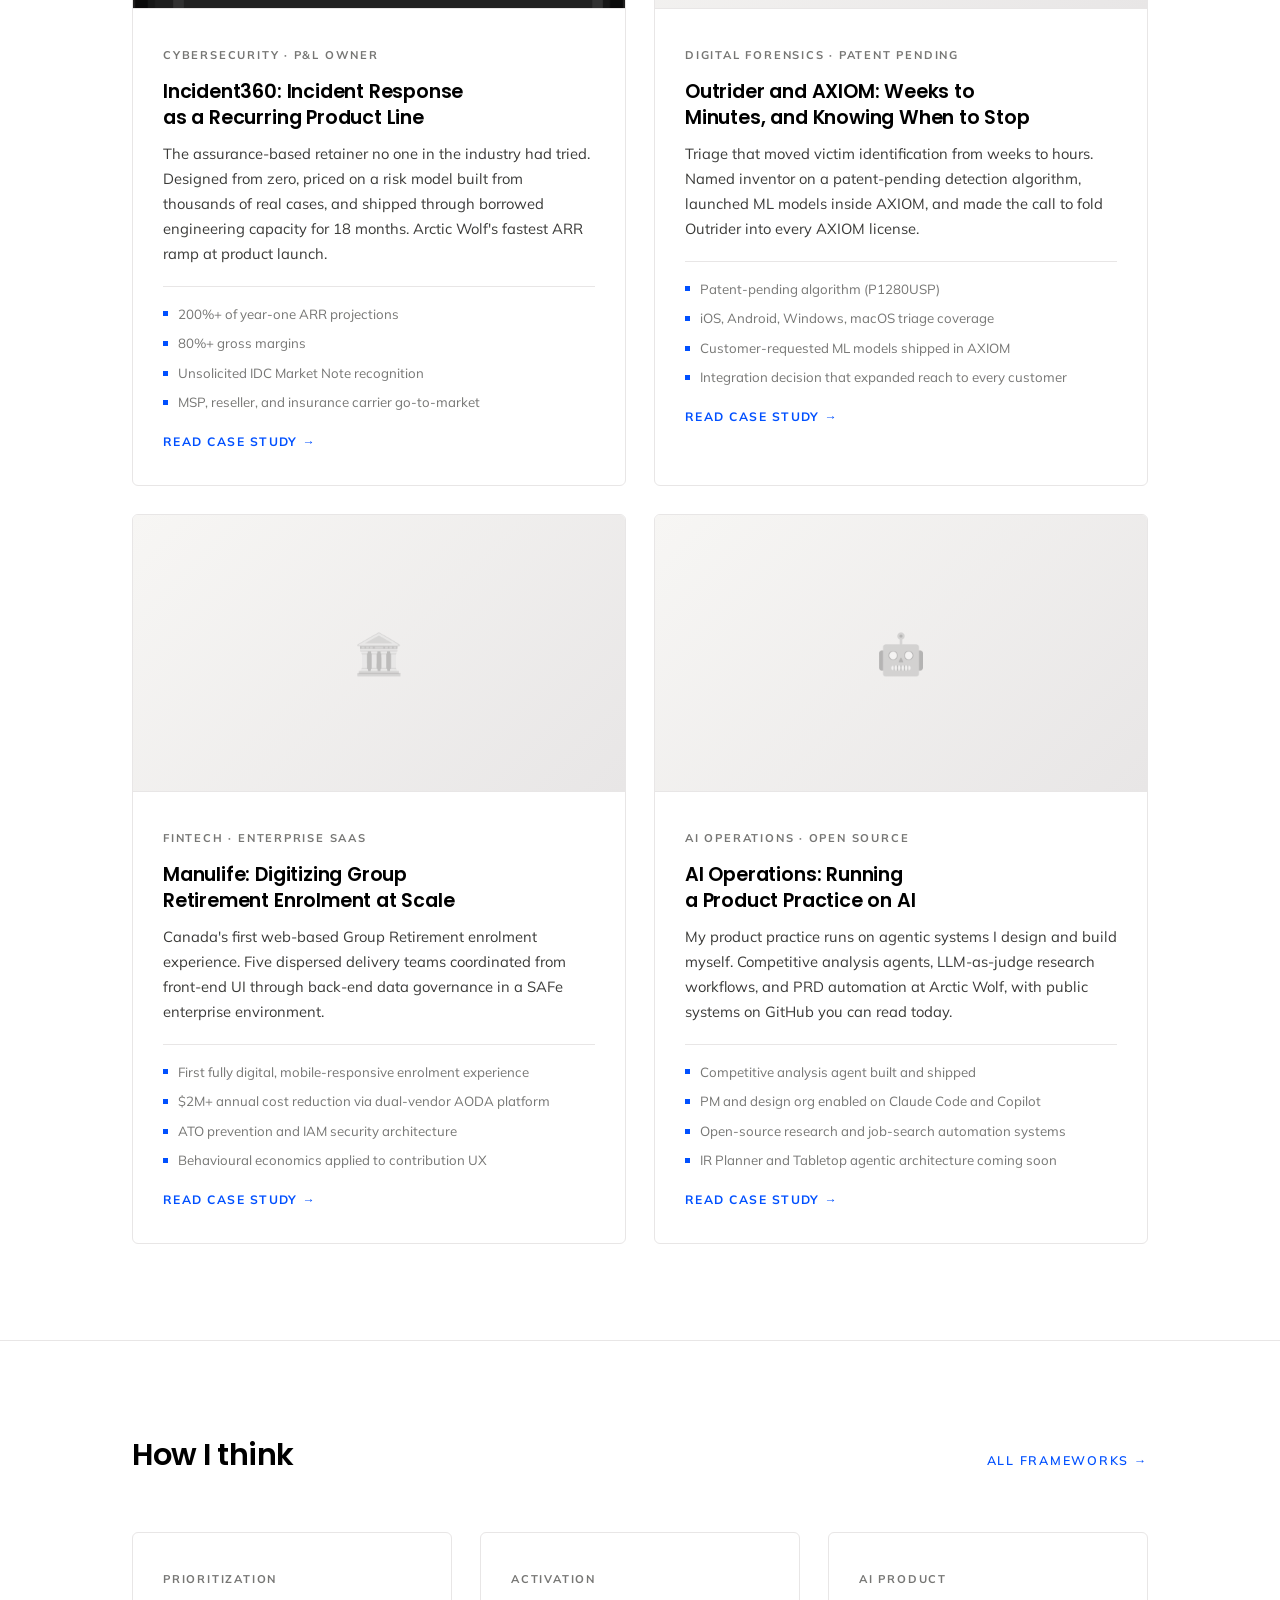
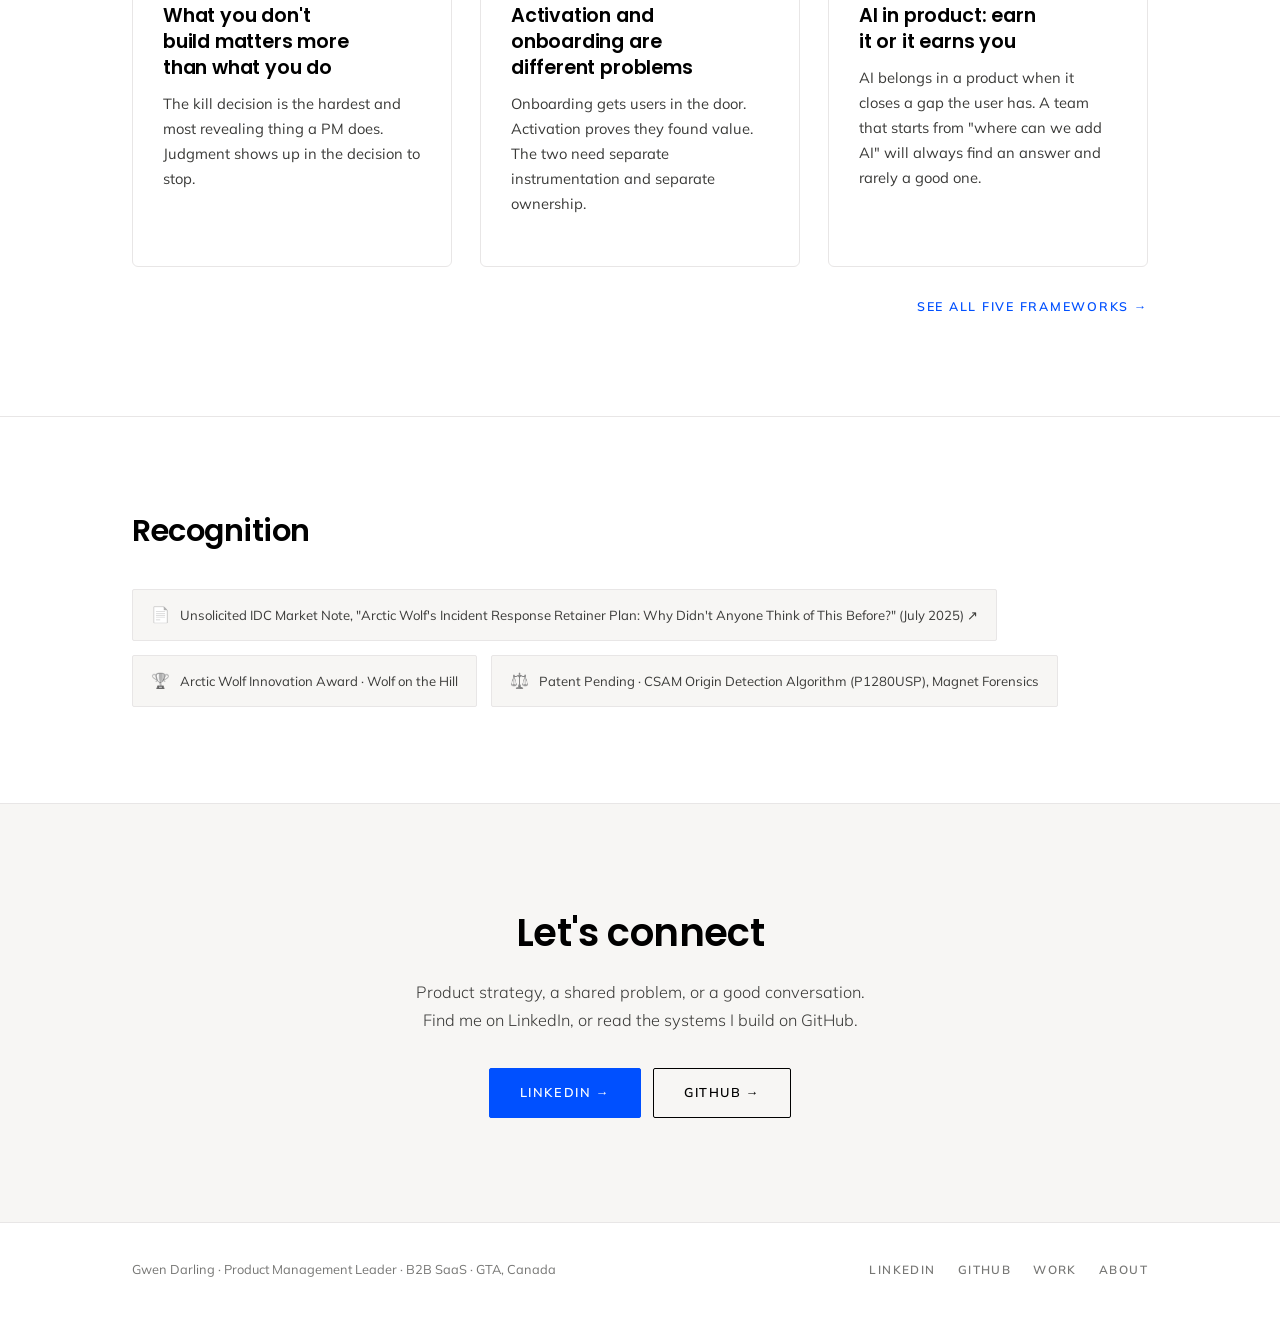
==== commit a112e70b: "Redesign to light editorial theme modeled on Wix personal-resume template - White surfaces, neutral " ====
--- a/index.html
+++ b/index.html
@@ -9,6 +9,7 @@
   <meta property="og:description" content="Product Management Leader. B2B SaaS. Cybersecurity, digital forensics, and fintech.">
   <meta property="og:type" content="website">
   <link rel="stylesheet" href="css/style.css">
+  <meta name="theme-color" content="#FFFFFF">
   <link rel="icon" href="data:image/svg+xml,<svg xmlns='http://www.w3.org/2000/svg' viewBox='0 0 100 100'><text y='.9em' font-size='90'>⚡</text></svg>">
 </head>
 <body>
@@ -49,7 +50,7 @@
             <a href="https://github.com/GwnDrlng" target="_blank" rel="noopener" class="btn btn-ghost">GitHub</a>
           </div>
         </div>
-        <div style="border-radius: 16px; overflow: hidden; border: 1px solid var(--border); aspect-ratio: 3/4; margin-top: 8px;">
+        <div style="border-radius: 6px; overflow: hidden; border: 1px solid var(--border); aspect-ratio: 3/4; margin-top: 8px; box-shadow: var(--shadow-soft);">
           <img src="images/gwen-speaking.jpg" alt="Gwen Darling presenting on stage" style="width: 100%; height: 100%; object-fit: cover; object-position: center top; display: block;">
         </div>
       </div>
--- a/css/style.css
+++ b/css/style.css
@@ -1,35 +1,38 @@
-@import url('https://fonts.googleapis.com/css2?family=Inter:wght@300;400;500;600;700&family=Inter+Display:wght@600;700;800&display=swap');
+@import url('https://fonts.googleapis.com/css2?family=Poppins:wght@500;600;700&family=Mulish:ital,wght@0,300;0,400;0,600;0,700;1,400&display=swap');
 
 /* ─── Variables ──────────────────────────────────────────── */
+/* Light editorial theme: white surfaces, neutral grays, one blue accent */
 :root {
-  --bg:          #07101D;
-  --bg-alt:      #0B1829;
-  --bg-card:     #0F1F35;
-  --bg-card-hover: #132640;
-  --border:      #1A3050;
-  --border-light: #204068;
-
-  --text:        #B0C8E0;
-  --text-bright: #EBF4FF;
-  --text-dim:    #486A88;
-
-  --accent:      #38BDF8;
-  --accent-dim:  #0EA5E9;
-  --warm:        #F59E0B;
-  --warm-dim:    #D97706;
-  --green:       #34D399;
-  --red:         #F87171;
-
-  --font:        'Inter', -apple-system, BlinkMacSystemFont, sans-serif;
-  --font-display:'Inter Display', 'Inter', sans-serif;
+  --bg:          #FFFFFF;
+  --bg-alt:      #F7F6F4;
+  --bg-card:     #FFFFFF;
+  --bg-card-hover: #FAFAF8;
+  --border:      #E8E6E6;
+  --border-light: #C7C7C7;
+
+  --text:        #3A3A38;
+  --text-bright: #000000;
+  --text-dim:    #767674;
+
+  --accent:      #0050FF;
+  --accent-dim:  #0035AA;
+  --accent-soft: rgba(0, 80, 255, 0.07);
+  --warm:        #000000;
+  --warm-dim:    #2E2C29;
+  --green:       #5C5752;
+  --red:         #C0392B;
+
+  --font:        'Mulish', -apple-system, BlinkMacSystemFont, sans-serif;
+  --font-display:'Poppins', 'Mulish', sans-serif;
 
   --max:         1080px;
-  --nav-h:       68px;
-
-  --r-sm:        6px;
-  --r-md:        12px;
-  --r-lg:        20px;
-
+  --nav-h:       72px;
+
+  --r-sm:        2px;
+  --r-md:        4px;
+  --r-lg:        6px;
+
+  --shadow-soft: 0 10px 30px rgba(46, 44, 41, 0.08);
   --ease:        cubic-bezier(0.25, 0.46, 0.45, 0.94);
 }
 
@@ -40,12 +43,17 @@
   font-family: var(--font);
   background: var(--bg);
   color: var(--text);
-  line-height: 1.65;
-  font-size: 1rem;
+  line-height: 1.7;
+  font-size: 1.0625rem;
 }
 img { display: block; max-width: 100%; }
 a { color: var(--accent); text-decoration: none; transition: color 0.2s var(--ease); }
 a:hover { color: var(--accent-dim); }
+a:focus-visible, button:focus-visible {
+  outline: 2px solid var(--accent);
+  outline-offset: 3px;
+}
+h1, h2, h3, h4 { text-wrap: balance; }
 
 /* ─── Layout ─────────────────────────────────────────────── */
 .container {
@@ -55,7 +63,7 @@
 }
 @media (max-width: 640px) { .container { padding: 0 20px; } }
 
-section { padding: 80px 0; }
+section { padding: 88px 0 96px; }
 section + section { border-top: 1px solid var(--border); }
 
 /* ─── Navigation ─────────────────────────────────────────── */
@@ -66,10 +74,10 @@
   z-index: 100;
   display: flex;
   align-items: center;
-  background: rgba(7, 16, 29, 0.85);
-  backdrop-filter: blur(16px);
-  -webkit-backdrop-filter: blur(16px);
-  border-bottom: 1px solid rgba(26, 48, 80, 0.6);
+  background: rgba(255, 255, 255, 0.92);
+  backdrop-filter: blur(14px);
+  -webkit-backdrop-filter: blur(14px);
+  border-bottom: 1px solid var(--border);
 }
 nav .container {
   display: flex;
@@ -79,10 +87,10 @@
 }
 .nav-logo {
   font-family: var(--font-display);
-  font-size: 1.25rem;
-  font-weight: 700;
-  color: var(--text-bright);
-  letter-spacing: -0.02em;
+  font-size: 1.15rem;
+  font-weight: 600;
+  color: var(--text-bright);
+  letter-spacing: 0.01em;
 }
 .nav-logo:hover { color: var(--accent); }
 .nav-links {
@@ -91,29 +99,51 @@
   gap: 36px;
 }
 .nav-links a {
-  color: var(--text);
-  font-size: 0.9rem;
-  font-weight: 450;
-  letter-spacing: 0.01em;
+  position: relative;
+  color: var(--text-bright);
+  font-size: 0.78rem;
+  font-weight: 600;
+  letter-spacing: 0.16em;
+  text-transform: uppercase;
+  padding: 6px 0;
   transition: color 0.2s var(--ease);
 }
-.nav-links a:hover { color: var(--text-bright); }
+.nav-links a::before {
+  content: '';
+  position: absolute;
+  top: -4px; left: 0;
+  width: 100%;
+  height: 2px;
+  background: var(--accent);
+  transform: scaleX(0);
+  transform-origin: left;
+  transition: transform 0.25s var(--ease);
+}
+.nav-links a:hover { color: var(--accent); }
+.nav-links a:hover::before,
+.nav-links a.active::before { transform: scaleX(1); }
+.nav-links a.active { color: var(--text-bright); }
 .nav-cta {
   display: inline-flex;
   align-items: center;
-  padding: 8px 20px;
-  background: transparent;
-  border: 1px solid var(--border-light);
+  padding: 10px 22px;
+  background: var(--accent);
+  border: 1px solid var(--accent);
   border-radius: var(--r-sm);
-  color: var(--text-bright) !important;
-  font-size: 0.875rem;
-  font-weight: 500;
-  transition: border-color 0.2s var(--ease), background 0.2s var(--ease) !important;
-}
+  color: #FFFFFF !important;
+  font-size: 0.78rem;
+  font-weight: 600;
+  letter-spacing: 0.14em;
+  text-transform: uppercase;
+  transition: background 0.2s var(--ease), border-color 0.2s var(--ease), transform 0.15s var(--ease) !important;
+}
+.nav-cta::before { display: none !important; }
 .nav-cta:hover {
-  border-color: var(--accent) !important;
-  background: rgba(56, 189, 248, 0.08) !important;
-}
+  background: var(--accent-dim) !important;
+  border-color: var(--accent-dim) !important;
+  color: #FFFFFF !important;
+}
+.nav-cta:active { transform: translateY(1px); }
 .nav-toggle {
   display: none;
   flex-direction: column;
@@ -127,97 +157,104 @@
   display: block;
   width: 22px;
   height: 2px;
-  background: var(--text);
+  background: var(--text-bright);
   border-radius: 2px;
   transition: all 0.2s var(--ease);
 }
 @media (max-width: 680px) {
-  .nav-links { display: none; flex-direction: column; gap: 0; position: absolute; top: var(--nav-h); left: 0; right: 0; background: var(--bg-alt); border-bottom: 1px solid var(--border); padding: 16px 0; }
+  .nav-links { display: none; flex-direction: column; gap: 0; position: absolute; top: var(--nav-h); left: 0; right: 0; background: var(--bg); border-bottom: 1px solid var(--border); padding: 16px 0; }
   .nav-links.open { display: flex; }
   .nav-links a { padding: 12px 32px; }
+  .nav-links a::before { display: none; }
   .nav-toggle { display: flex; }
 }
 
 /* ─── Hero ───────────────────────────────────────────────── */
 .hero {
-  padding-top: calc(var(--nav-h) + 80px);
-  padding-bottom: 80px;
+  padding-top: calc(var(--nav-h) + 88px);
+  padding-bottom: 88px;
   border-bottom: 1px solid var(--border);
 }
 .hero-label {
   display: inline-flex;
   align-items: center;
-  gap: 8px;
-  font-size: 0.8rem;
-  font-weight: 500;
-  letter-spacing: 0.12em;
+  gap: 10px;
+  font-size: 0.75rem;
+  font-weight: 700;
+  letter-spacing: 0.18em;
   text-transform: uppercase;
   color: var(--accent);
-  margin-bottom: 24px;
+  margin-bottom: 28px;
 }
 .hero-label::before {
   content: '';
   display: block;
-  width: 20px;
-  height: 1px;
+  width: 28px;
+  height: 2px;
   background: var(--accent);
 }
 .hero h1 {
   font-family: var(--font-display);
-  font-size: clamp(2.4rem, 5vw, 4rem);
-  font-weight: 700;
-  line-height: 1.1;
-  letter-spacing: -0.03em;
-  color: var(--text-bright);
-  max-width: 820px;
-  margin-bottom: 28px;
+  font-size: clamp(2.5rem, 5.5vw, 4.25rem);
+  font-weight: 600;
+  line-height: 1.08;
+  letter-spacing: -0.02em;
+  color: var(--text-bright);
+  max-width: 860px;
+  margin-bottom: 30px;
 }
 .hero h1 em {
   font-style: normal;
   color: var(--accent);
 }
 .hero-sub {
-  font-size: 1.1rem;
-  color: var(--text);
-  max-width: 600px;
-  line-height: 1.7;
-  margin-bottom: 40px;
+  font-size: 1.15rem;
+  font-weight: 300;
+  color: var(--text);
+  max-width: 620px;
+  line-height: 1.75;
+  margin-bottom: 44px;
 }
 .hero-actions {
   display: flex;
   align-items: center;
-  gap: 16px;
+  gap: 14px;
   flex-wrap: wrap;
 }
 .btn {
   display: inline-flex;
   align-items: center;
   gap: 8px;
-  padding: 12px 28px;
+  padding: 13px 30px;
   border-radius: var(--r-sm);
-  font-size: 0.9rem;
-  font-weight: 500;
+  font-size: 0.8rem;
+  font-weight: 600;
+  letter-spacing: 0.12em;
+  text-transform: uppercase;
   transition: all 0.2s var(--ease);
   cursor: pointer;
   border: none;
 }
+.btn:active { transform: translateY(1px) scale(0.99); }
 .btn-primary {
   background: var(--accent);
-  color: #07101D;
+  color: #FFFFFF;
+  border: 1px solid var(--accent);
 }
 .btn-primary:hover {
-  background: #7DD3FC;
-  color: #07101D;
+  background: var(--accent-dim);
+  border-color: var(--accent-dim);
+  color: #FFFFFF;
   transform: translateY(-1px);
 }
 .btn-ghost {
   background: transparent;
-  border: 1px solid var(--border-light);
+  border: 1px solid var(--text-bright);
   color: var(--text-bright);
 }
 .btn-ghost:hover {
-  border-color: var(--text-dim);
-  color: var(--text-bright);
+  background: var(--text-bright);
+  color: #FFFFFF;
   transform: translateY(-1px);
 }
 
@@ -230,31 +267,32 @@
   border: 1px solid var(--border);
   border-radius: var(--r-md);
   overflow: hidden;
-  margin-top: 60px;
+  margin-top: 64px;
 }
 .metric {
-  background: var(--bg-card);
-  padding: 28px 32px;
+  background: var(--bg-alt);
+  padding: 30px 32px;
   display: flex;
   flex-direction: column;
-  gap: 4px;
+  gap: 6px;
 }
 .metric-value {
   font-family: var(--font-display);
   font-size: 2.5rem;
-  font-weight: 700;
-  color: var(--warm);
-  letter-spacing: -0.03em;
+  font-weight: 600;
+  color: var(--accent);
+  letter-spacing: -0.02em;
   line-height: 1;
+  font-variant-numeric: tabular-nums;
 }
 .metric-label {
   font-size: 0.85rem;
   color: var(--text-dim);
-  line-height: 1.4;
+  line-height: 1.5;
 }
 @media (max-width: 680px) {
   .metrics { grid-template-columns: 1fr; }
-  .metric { padding: 20px 24px; }
+  .metric { padding: 22px 24px; }
 }
 
 /* ─── Section Headers ────────────────────────────────────── */
@@ -263,18 +301,21 @@
   align-items: baseline;
   justify-content: space-between;
   gap: 16px;
-  margin-bottom: 48px;
+  margin-bottom: 52px;
   flex-wrap: wrap;
 }
 .section-title {
   font-family: var(--font-display);
-  font-size: 1.75rem;
-  font-weight: 700;
-  color: var(--text-bright);
-  letter-spacing: -0.025em;
+  font-size: 1.9rem;
+  font-weight: 600;
+  color: var(--text-bright);
+  letter-spacing: -0.015em;
 }
 .section-link {
-  font-size: 0.875rem;
+  font-size: 0.78rem;
+  font-weight: 600;
+  letter-spacing: 0.14em;
+  text-transform: uppercase;
   color: var(--accent);
   white-space: nowrap;
 }
@@ -283,7 +324,7 @@
 .cards-grid {
   display: grid;
   grid-template-columns: repeat(2, 1fr);
-  gap: 24px;
+  gap: 28px;
 }
 .cards-grid.three { grid-template-columns: repeat(3, 1fr); }
 @media (max-width: 860px) { .cards-grid, .cards-grid.three { grid-template-columns: 1fr; } }
@@ -293,13 +334,14 @@
   border: 1px solid var(--border);
   border-radius: var(--r-lg);
   overflow: hidden;
-  transition: border-color 0.25s var(--ease), transform 0.25s var(--ease), background 0.25s var(--ease);
+  transition: border-color 0.25s var(--ease), transform 0.25s var(--ease), box-shadow 0.25s var(--ease);
   cursor: pointer;
+  height: 100%;
 }
 .card:hover {
   border-color: var(--border-light);
-  background: var(--bg-card-hover);
-  transform: translateY(-3px);
+  box-shadow: var(--shadow-soft);
+  transform: translateY(-4px);
 }
 .card a { color: inherit; }
 .card a:hover { color: inherit; }
@@ -310,6 +352,7 @@
   overflow: hidden;
   background: var(--bg-alt);
   position: relative;
+  border-bottom: 1px solid var(--border);
 }
 .card-image img {
   width: 100%;
@@ -323,62 +366,55 @@
 .card-image-placeholder {
   width: 100%;
   aspect-ratio: 16/9;
-  background: linear-gradient(135deg, var(--bg-alt) 0%, var(--bg-card) 100%);
+  background: linear-gradient(135deg, var(--bg-alt) 0%, var(--border) 100%);
   display: flex;
   align-items: center;
   justify-content: center;
+  border-bottom: 1px solid var(--border);
 }
 .card-image-placeholder .card-icon {
   font-size: 2.5rem;
-  opacity: 0.3;
+  opacity: 0.35;
+  filter: grayscale(1);
 }
 
 .card-body {
-  padding: 28px;
+  padding: 30px;
 }
 .card-tag {
   display: inline-flex;
   align-items: center;
-  padding: 3px 10px;
-  background: rgba(56, 189, 248, 0.1);
-  border: 1px solid rgba(56, 189, 248, 0.2);
-  border-radius: 100px;
-  font-size: 0.72rem;
-  font-weight: 500;
-  letter-spacing: 0.06em;
-  text-transform: uppercase;
-  color: var(--accent);
+  padding: 0;
+  background: transparent;
+  border: none;
+  border-radius: 0;
+  font-size: 0.7rem;
+  font-weight: 700;
+  letter-spacing: 0.16em;
+  text-transform: uppercase;
+  color: var(--text-dim);
   margin-bottom: 14px;
 }
-.card-tag.warm {
-  background: rgba(245, 158, 11, 0.1);
-  border-color: rgba(245, 158, 11, 0.2);
-  color: var(--warm);
-}
-.card-tag.green {
-  background: rgba(52, 211, 153, 0.1);
-  border-color: rgba(52, 211, 153, 0.2);
-  color: var(--green);
-}
+.card-tag.warm, .card-tag.green { color: var(--text-dim); }
 .card h2, .card h3 {
   font-family: var(--font-display);
   font-size: 1.2rem;
   font-weight: 600;
   color: var(--text-bright);
-  letter-spacing: -0.02em;
-  line-height: 1.3;
+  letter-spacing: -0.01em;
+  line-height: 1.35;
   margin-bottom: 10px;
 }
 .card p {
-  font-size: 0.9rem;
-  color: var(--text);
-  line-height: 1.65;
+  font-size: 0.92rem;
+  color: var(--text);
+  line-height: 1.7;
   margin-bottom: 20px;
 }
 .card-outcomes {
   display: flex;
   flex-direction: column;
-  gap: 6px;
+  gap: 7px;
   border-top: 1px solid var(--border);
   padding-top: 16px;
   margin-top: 4px;
@@ -387,63 +423,69 @@
   display: flex;
   align-items: center;
   gap: 10px;
-  font-size: 0.82rem;
+  font-size: 0.83rem;
   color: var(--text-dim);
   list-style: none;
 }
 .card-outcomes li::before {
   content: '';
   display: block;
-  width: 4px;
-  height: 4px;
-  border-radius: 50%;
-  background: var(--green);
+  width: 5px;
+  height: 5px;
+  background: var(--accent);
   flex-shrink: 0;
 }
 .card-arrow {
   display: inline-flex;
   align-items: center;
   gap: 6px;
-  font-size: 0.82rem;
-  font-weight: 500;
+  font-size: 0.76rem;
+  font-weight: 700;
+  letter-spacing: 0.12em;
+  text-transform: uppercase;
   color: var(--accent);
-  margin-top: 16px;
+  margin-top: 18px;
   transition: gap 0.2s var(--ease);
 }
-.card:hover .card-arrow { gap: 10px; }
+.card:hover .card-arrow { gap: 11px; }
 
 /* ─── Case Study (full page) ─────────────────────────────── */
 .cs-hero {
-  padding-top: calc(var(--nav-h) + 60px);
-  padding-bottom: 60px;
+  padding-top: calc(var(--nav-h) + 64px);
+  padding-bottom: 64px;
   border-bottom: 1px solid var(--border);
+  background: var(--bg-alt);
 }
 .cs-breadcrumb {
-  font-size: 0.82rem;
-  color: var(--text-dim);
-  margin-bottom: 24px;
+  font-size: 0.78rem;
+  font-weight: 600;
+  letter-spacing: 0.1em;
+  text-transform: uppercase;
+  color: var(--text-dim);
+  margin-bottom: 26px;
   display: flex;
   align-items: center;
   gap: 8px;
 }
 .cs-breadcrumb a { color: var(--text-dim); }
-.cs-breadcrumb a:hover { color: var(--text); }
+.cs-breadcrumb a:hover { color: var(--accent); }
 .cs-hero h1 {
   font-family: var(--font-display);
-  font-size: clamp(1.8rem, 4vw, 3rem);
-  font-weight: 700;
-  color: var(--text-bright);
-  letter-spacing: -0.03em;
-  line-height: 1.15;
-  max-width: 760px;
-  margin-bottom: 20px;
+  font-size: clamp(1.9rem, 4vw, 3.1rem);
+  font-weight: 600;
+  color: var(--text-bright);
+  letter-spacing: -0.02em;
+  line-height: 1.12;
+  max-width: 780px;
+  margin-bottom: 22px;
 }
 .cs-hero .lead {
   font-size: 1.1rem;
-  color: var(--text);
-  max-width: 640px;
-  line-height: 1.7;
-  margin-bottom: 36px;
+  font-weight: 300;
+  color: var(--text);
+  max-width: 660px;
+  line-height: 1.75;
+  margin-bottom: 40px;
 }
 .cs-meta {
   display: flex;
@@ -457,21 +499,21 @@
   gap: 2px;
 }
 .cs-meta-item .label {
-  font-size: 0.72rem;
-  font-weight: 500;
-  letter-spacing: 0.1em;
+  font-size: 0.68rem;
+  font-weight: 700;
+  letter-spacing: 0.14em;
   text-transform: uppercase;
   color: var(--text-dim);
 }
 .cs-meta-item .value {
   font-size: 0.9rem;
   color: var(--text-bright);
-  font-weight: 500;
+  font-weight: 600;
 }
 .cs-divider {
   width: 1px;
   height: 32px;
-  background: var(--border);
+  background: var(--border-light);
 }
 
 /* Case study body */
@@ -490,40 +532,43 @@
 
 .cs-content h2 {
   font-family: var(--font-display);
-  font-size: 1.4rem;
-  font-weight: 700;
-  color: var(--text-bright);
-  letter-spacing: -0.02em;
-  margin-top: 56px;
-  margin-bottom: 16px;
+  font-size: 1.5rem;
+  font-weight: 600;
+  color: var(--text-bright);
+  letter-spacing: -0.015em;
+  margin-top: 60px;
+  margin-bottom: 18px;
 }
 .cs-content h2:first-child { margin-top: 0; }
 .cs-content h3 {
-  font-size: 1rem;
-  font-weight: 600;
-  color: var(--text-bright);
-  margin-top: 32px;
+  font-family: var(--font-display);
+  font-size: 1.05rem;
+  font-weight: 600;
+  color: var(--text-bright);
+  margin-top: 36px;
   margin-bottom: 12px;
 }
 .cs-content p {
   color: var(--text);
-  line-height: 1.75;
-  margin-bottom: 16px;
+  line-height: 1.8;
+  margin-bottom: 18px;
+  max-width: 68ch;
 }
 .cs-content ul, .cs-content ol {
   color: var(--text);
-  line-height: 1.75;
+  line-height: 1.8;
   padding-left: 20px;
-  margin-bottom: 16px;
+  margin-bottom: 18px;
 }
 .cs-content li { margin-bottom: 8px; }
-.cs-content strong { color: var(--text-bright); font-weight: 600; }
+.cs-content strong { color: var(--text-bright); font-weight: 700; }
 
 .cs-image {
   border-radius: var(--r-md);
   overflow: hidden;
   border: 1px solid var(--border);
-  margin: 32px 0;
+  margin: 36px 0;
+  box-shadow: var(--shadow-soft);
 }
 .cs-image img { width: 100%; }
 .cs-image figcaption {
@@ -531,28 +576,29 @@
   font-size: 0.8rem;
   color: var(--text-dim);
   border-top: 1px solid var(--border);
-  background: var(--bg-card);
+  background: var(--bg-alt);
 }
 
 .cs-callout {
-  background: var(--bg-card);
+  background: var(--bg-alt);
   border: 1px solid var(--border);
   border-left: 3px solid var(--accent);
   border-radius: var(--r-sm);
-  padding: 20px 24px;
-  margin: 28px 0;
-}
-.cs-callout.warm { border-left-color: var(--warm); }
-.cs-callout.green { border-left-color: var(--green); }
+  padding: 22px 26px;
+  margin: 30px 0;
+}
+.cs-callout.warm { border-left-color: var(--text-bright); }
+.cs-callout.green { border-left-color: var(--border-light); }
 .cs-callout p {
   margin: 0;
-  font-size: 0.95rem;
+  font-size: 1rem;
   font-style: italic;
   color: var(--text-bright);
+  max-width: none;
 }
 .cs-callout .source {
   display: block;
-  margin-top: 8px;
+  margin-top: 10px;
   font-size: 0.8rem;
   color: var(--text-dim);
   font-style: normal;
@@ -562,28 +608,30 @@
   display: grid;
   grid-template-columns: repeat(2, 1fr);
   gap: 16px;
-  margin: 28px 0;
+  margin: 30px 0;
 }
 @media (max-width: 560px) { .outcomes-grid { grid-template-columns: 1fr; } }
 
 .outcome-card {
-  background: var(--bg-card);
+  background: var(--bg-alt);
   border: 1px solid var(--border);
   border-radius: var(--r-md);
-  padding: 20px;
+  padding: 22px;
 }
 .outcome-value {
   font-family: var(--font-display);
   font-size: 2rem;
-  font-weight: 700;
-  color: var(--warm);
-  letter-spacing: -0.03em;
-  line-height: 1;
-  margin-bottom: 4px;
+  font-weight: 600;
+  color: var(--accent);
+  letter-spacing: -0.02em;
+  line-height: 1.1;
+  margin-bottom: 6px;
+  font-variant-numeric: tabular-nums;
 }
 .outcome-label {
-  font-size: 0.82rem;
-  color: var(--text-dim);
+  font-size: 0.83rem;
+  color: var(--text-dim);
+  line-height: 1.5;
 }
 
 /* Sidebar */
@@ -595,15 +643,15 @@
   gap: 24px;
 }
 .sidebar-card {
-  background: var(--bg-card);
+  background: var(--bg-alt);
   border: 1px solid var(--border);
   border-radius: var(--r-md);
-  padding: 20px;
+  padding: 22px;
 }
 .sidebar-card h4 {
-  font-size: 0.72rem;
-  font-weight: 600;
-  letter-spacing: 0.1em;
+  font-size: 0.68rem;
+  font-weight: 700;
+  letter-spacing: 0.16em;
   text-transform: uppercase;
   color: var(--text-dim);
   margin-bottom: 14px;
@@ -612,69 +660,76 @@
 .sidebar-card ul li {
   font-size: 0.85rem;
   color: var(--text);
-  padding: 6px 0;
+  padding: 7px 0;
   border-bottom: 1px solid var(--border);
-  line-height: 1.4;
+  line-height: 1.45;
 }
 .sidebar-card ul li:last-child { border-bottom: none; }
 .sidebar-download {
   display: flex;
   align-items: center;
   gap: 10px;
-  padding: 12px 16px;
-  background: rgba(56, 189, 248, 0.06);
-  border: 1px solid rgba(56, 189, 248, 0.15);
+  padding: 13px 16px;
+  background: var(--accent-soft);
+  border: 1px solid rgba(0, 80, 255, 0.18);
   border-radius: var(--r-sm);
   font-size: 0.85rem;
+  font-weight: 600;
   color: var(--accent);
-  transition: background 0.2s var(--ease);
+  transition: background 0.2s var(--ease), transform 0.15s var(--ease);
 }
 .sidebar-download:hover {
-  background: rgba(56, 189, 248, 0.12);
-  color: var(--accent);
+  background: rgba(0, 80, 255, 0.12);
+  color: var(--accent-dim);
+  transform: translateY(-1px);
 }
 
 /* ─── Thinking page ──────────────────────────────────────── */
 .thinking-grid {
   display: grid;
-  gap: 40px;
+  gap: 48px;
 }
 .thinking-item {
   display: grid;
-  grid-template-columns: 48px 1fr;
-  gap: 24px;
+  grid-template-columns: 56px 1fr;
+  gap: 28px;
   align-items: start;
 }
 .thinking-number {
   font-family: var(--font-display);
-  font-size: 1rem;
-  font-weight: 700;
-  color: var(--text-dim);
+  font-size: 1.05rem;
+  font-weight: 600;
+  color: var(--accent);
   padding-top: 4px;
 }
 .thinking-item h3 {
   font-family: var(--font-display);
-  font-size: 1.25rem;
-  font-weight: 600;
-  color: var(--text-bright);
-  letter-spacing: -0.02em;
+  font-size: 1.3rem;
+  font-weight: 600;
+  color: var(--text-bright);
+  letter-spacing: -0.01em;
+  margin-bottom: 14px;
+}
+.thinking-item p {
+  color: var(--text);
+  line-height: 1.8;
   margin-bottom: 12px;
-}
-.thinking-item p {
-  color: var(--text);
-  line-height: 1.75;
-  margin-bottom: 12px;
-}
-.thinking-item strong { color: var(--text-bright); }
+  max-width: 68ch;
+}
+.thinking-item strong { color: var(--text-bright); font-weight: 700; }
 .thinking-item .tag {
   display: inline-flex;
-  padding: 2px 8px;
-  background: var(--bg-card);
-  border: 1px solid var(--border);
-  border-radius: 4px;
-  font-size: 0.72rem;
+  padding: 3px 10px;
+  background: var(--bg-alt);
+  border: 1px solid var(--border);
+  border-radius: var(--r-sm);
+  font-size: 0.7rem;
+  font-weight: 600;
+  letter-spacing: 0.08em;
+  text-transform: uppercase;
   color: var(--text-dim);
   margin-right: 6px;
+  margin-top: 6px;
 }
 
 /* ─── About page ─────────────────────────────────────────── */
@@ -688,20 +743,21 @@
 
 .about-content h2 {
   font-family: var(--font-display);
-  font-size: 1.4rem;
-  font-weight: 700;
-  color: var(--text-bright);
-  letter-spacing: -0.02em;
-  margin-top: 48px;
-  margin-bottom: 14px;
+  font-size: 1.5rem;
+  font-weight: 600;
+  color: var(--text-bright);
+  letter-spacing: -0.015em;
+  margin-top: 52px;
+  margin-bottom: 16px;
 }
 .about-content h2:first-child { margin-top: 0; }
 .about-content p {
   color: var(--text);
-  line-height: 1.75;
-  margin-bottom: 14px;
-}
-.about-content strong { color: var(--text-bright); }
+  line-height: 1.8;
+  margin-bottom: 16px;
+  max-width: 68ch;
+}
+.about-content strong { color: var(--text-bright); font-weight: 700; }
 
 .credential-list {
   display: flex;
@@ -713,13 +769,13 @@
   gap: 12px;
   align-items: flex-start;
   padding: 14px;
-  background: var(--bg-card);
+  background: var(--bg-alt);
   border: 1px solid var(--border);
   border-radius: var(--r-sm);
 }
-.credential-icon { font-size: 1.1rem; flex-shrink: 0; margin-top: 1px; }
-.credential-text { font-size: 0.85rem; color: var(--text); line-height: 1.4; }
-.credential-text strong { display: block; color: var(--text-bright); font-size: 0.88rem; margin-bottom: 2px; }
+.credential-icon { font-size: 1.1rem; flex-shrink: 0; margin-top: 1px; filter: grayscale(1); }
+.credential-text { font-size: 0.85rem; color: var(--text); line-height: 1.45; }
+.credential-text strong { display: block; color: var(--text-bright); font-size: 0.88rem; margin-bottom: 2px; font-weight: 700; }
 
 .values-grid {
   display: grid;
@@ -728,15 +784,15 @@
   margin-top: 24px;
 }
 .value-chip {
-  padding: 10px 14px;
-  background: var(--bg-card);
+  padding: 12px 14px;
+  background: var(--bg-alt);
   border: 1px solid var(--border);
   border-radius: var(--r-sm);
   font-size: 0.82rem;
   color: var(--text);
-  line-height: 1.3;
-}
-.value-chip strong { display: block; color: var(--text-bright); font-size: 0.85rem; margin-bottom: 2px; }
+  line-height: 1.4;
+}
+.value-chip strong { display: block; color: var(--accent); font-size: 0.72rem; font-weight: 700; letter-spacing: 0.12em; text-transform: uppercase; margin-bottom: 3px; }
 
 /* ─── Work index ─────────────────────────────────────────── */
 .work-list {
@@ -759,7 +815,7 @@
   cursor: pointer;
 }
 .work-item:last-child { border-bottom: none; }
-.work-item:hover { background: var(--bg-card-hover); }
+.work-item:hover { background: var(--bg-alt); }
 .work-item a { color: inherit; }
 .work-item-content h3 {
   font-family: var(--font-display);
@@ -767,7 +823,6 @@
   font-weight: 600;
   color: var(--text-bright);
   margin-bottom: 4px;
-  letter-spacing: -0.015em;
 }
 .work-item-content p { font-size: 0.875rem; color: var(--text-dim); }
 .work-item-meta {
@@ -783,24 +838,27 @@
 
 /* ─── Page hero (non-home) ───────────────────────────────── */
 .page-hero {
-  padding-top: calc(var(--nav-h) + 60px);
-  padding-bottom: 60px;
+  padding-top: calc(var(--nav-h) + 72px);
+  padding-bottom: 64px;
   border-bottom: 1px solid var(--border);
+  background: var(--bg-alt);
 }
 .page-hero h1 {
   font-family: var(--font-display);
-  font-size: clamp(1.8rem, 4vw, 2.75rem);
-  font-weight: 700;
-  color: var(--text-bright);
-  letter-spacing: -0.03em;
-  margin-bottom: 14px;
+  font-size: clamp(2rem, 4.5vw, 3rem);
+  font-weight: 600;
+  color: var(--text-bright);
+  letter-spacing: -0.02em;
+  margin-bottom: 16px;
 }
 .page-hero p {
-  font-size: 1rem;
-  color: var(--text);
-  max-width: 580px;
-  line-height: 1.7;
-}
+  font-size: 1.05rem;
+  font-weight: 300;
+  color: var(--text);
+  max-width: 600px;
+  line-height: 1.75;
+}
+.page-hero .hero-label { margin-bottom: 20px; }
 
 /* ─── Video embed ────────────────────────────────────────── */
 .video-embed {
@@ -808,8 +866,9 @@
   overflow: hidden;
   border: 1px solid var(--border);
   aspect-ratio: 16/9;
-  margin: 32px 0;
-  background: var(--bg-alt);
+  margin: 36px 0;
+  background: var(--bg-alt);
+  box-shadow: var(--shadow-soft);
 }
 .video-embed iframe {
   width: 100%;
@@ -820,40 +879,44 @@
 /* ─── Recognition strip ──────────────────────────────────── */
 .recognition-strip {
   display: flex;
-  gap: 16px;
+  gap: 14px;
   flex-wrap: wrap;
   margin-top: 32px;
 }
 .recognition-badge {
   display: inline-flex;
   align-items: center;
-  gap: 8px;
-  padding: 8px 14px;
-  background: var(--bg-card);
-  border: 1px solid var(--border);
-  border-radius: 100px;
-  font-size: 0.8rem;
-  color: var(--text);
-}
-.recognition-badge .icon { font-size: 0.9rem; }
+  gap: 10px;
+  padding: 12px 18px;
+  background: var(--bg-alt);
+  border: 1px solid var(--border);
+  border-radius: var(--r-sm);
+  font-size: 0.82rem;
+  color: var(--text);
+  transition: border-color 0.2s var(--ease);
+}
+.recognition-badge:hover { border-color: var(--border-light); }
+.recognition-badge .icon { font-size: 0.95rem; filter: grayscale(1); }
 
 /* ─── CTA section ────────────────────────────────────────── */
 .cta-section {
   text-align: center;
-  padding: 80px 0;
+  padding: 96px 0 104px;
+  background: var(--bg-alt);
 }
 .cta-section h2 {
   font-family: var(--font-display);
-  font-size: clamp(1.6rem, 3vw, 2.25rem);
-  font-weight: 700;
-  color: var(--text-bright);
-  letter-spacing: -0.025em;
+  font-size: clamp(1.7rem, 3vw, 2.4rem);
+  font-weight: 600;
+  color: var(--text-bright);
+  letter-spacing: -0.015em;
   margin-bottom: 14px;
 }
 .cta-section p {
-  font-size: 1rem;
-  color: var(--text);
-  margin-bottom: 32px;
+  font-size: 1.02rem;
+  font-weight: 300;
+  color: var(--text);
+  margin-bottom: 34px;
   max-width: 480px;
   margin-left: auto;
   margin-right: auto;
@@ -869,7 +932,8 @@
 /* ─── Footer ─────────────────────────────────────────────── */
 footer {
   border-top: 1px solid var(--border);
-  padding: 32px 0;
+  padding: 36px 0;
+  background: var(--bg);
 }
 .footer-inner {
   display: flex;
@@ -884,18 +948,21 @@
 }
 .footer-links {
   display: flex;
-  gap: 20px;
+  gap: 22px;
 }
 .footer-links a {
-  font-size: 0.8rem;
-  color: var(--text-dim);
-}
-.footer-links a:hover { color: var(--text); }
+  font-size: 0.74rem;
+  font-weight: 600;
+  letter-spacing: 0.12em;
+  text-transform: uppercase;
+  color: var(--text-dim);
+}
+.footer-links a:hover { color: var(--accent); }
 
 /* ─── Utilities ──────────────────────────────────────────── */
 .text-accent { color: var(--accent); }
-.text-warm { color: var(--warm); }
-.text-green { color: var(--green); }
+.text-warm { color: var(--accent); }
+.text-green { color: var(--text-bright); }
 .text-dim { color: var(--text-dim); }
 .text-bright { color: var(--text-bright); }
 .mt-0 { margin-top: 0 !important; }
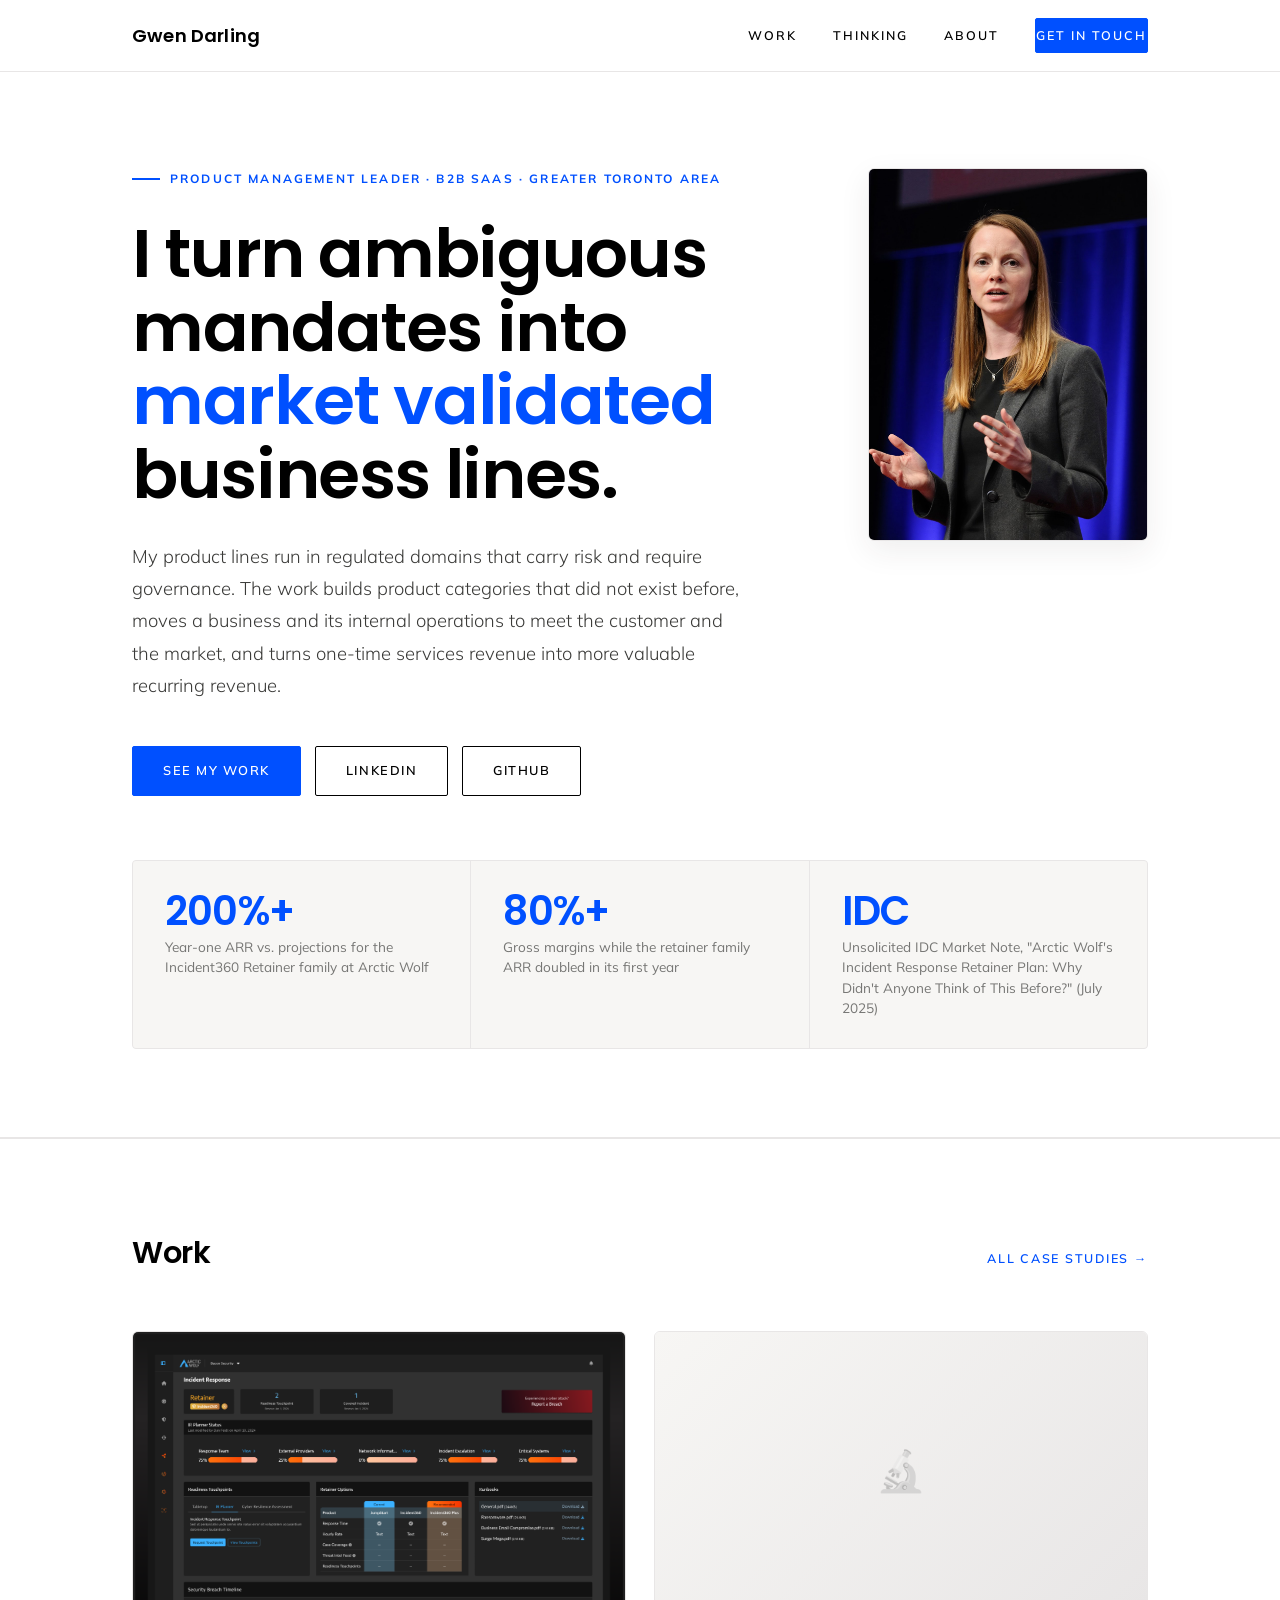
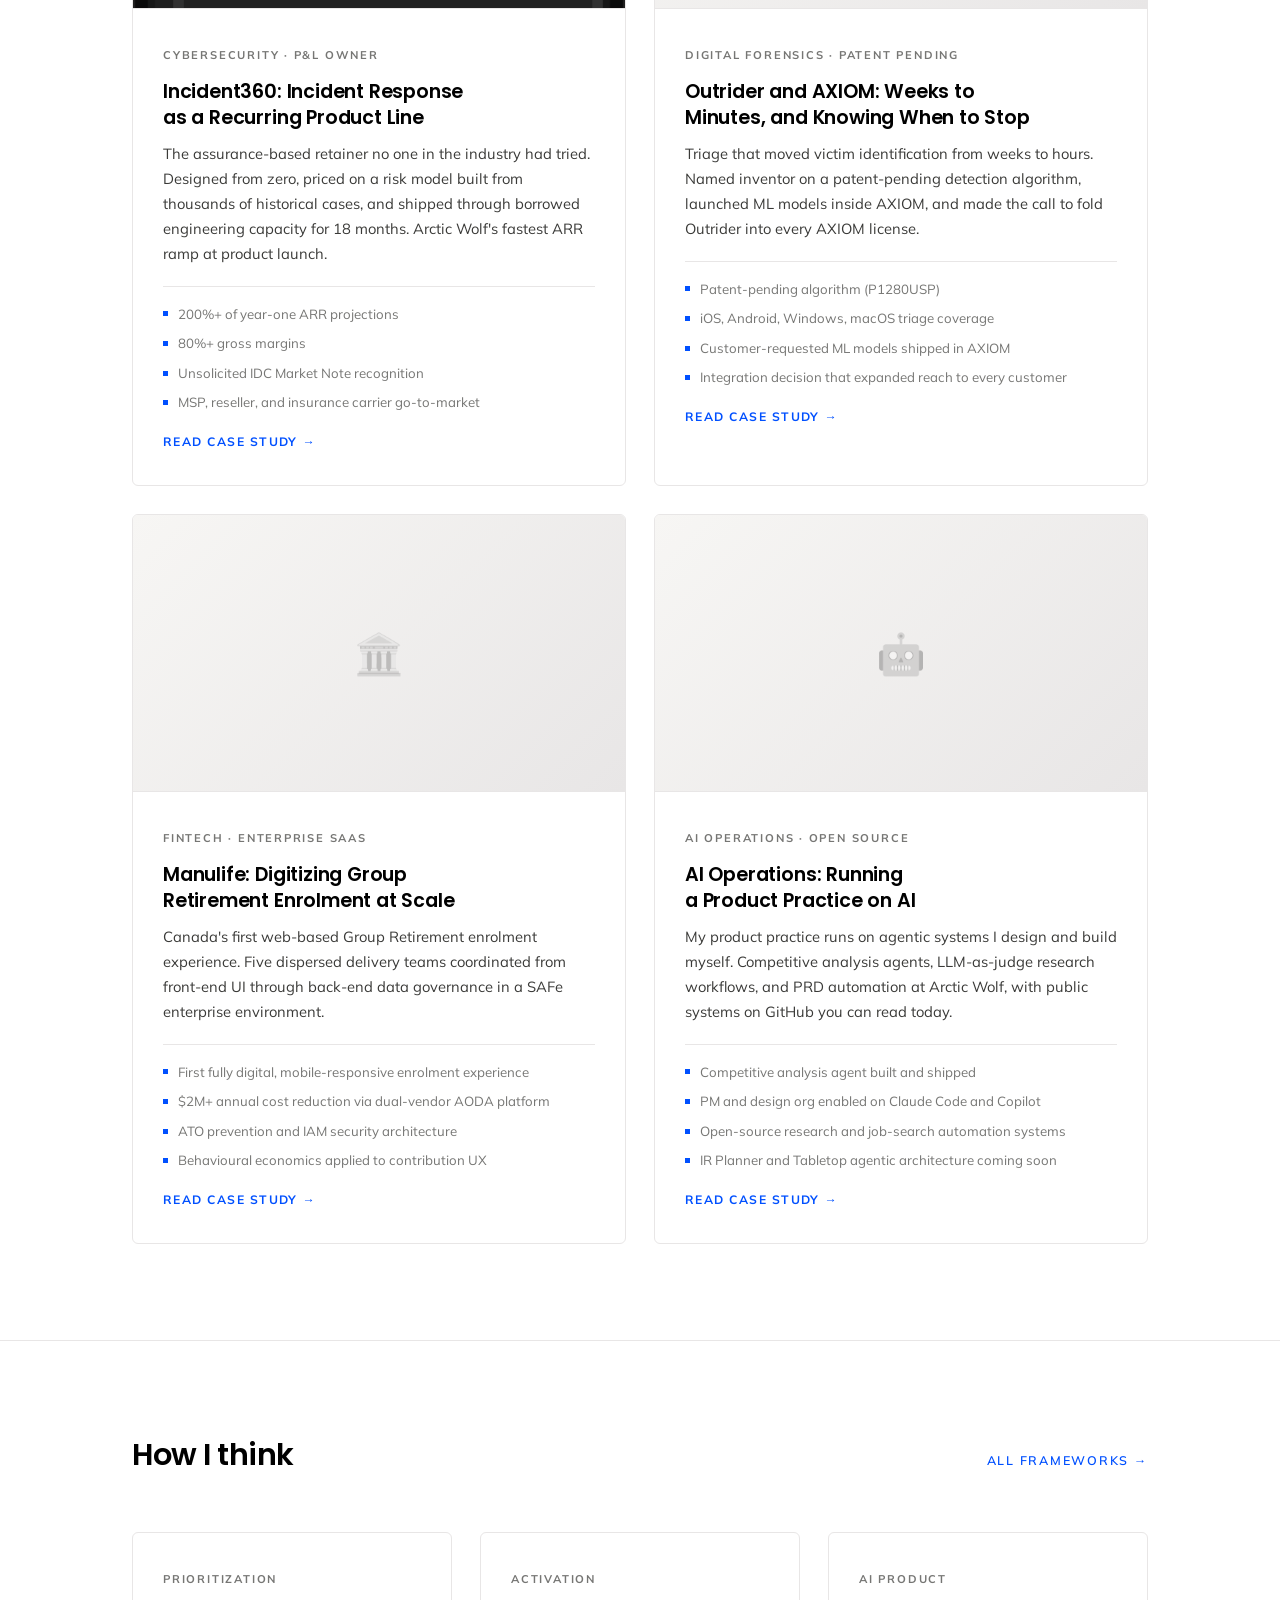
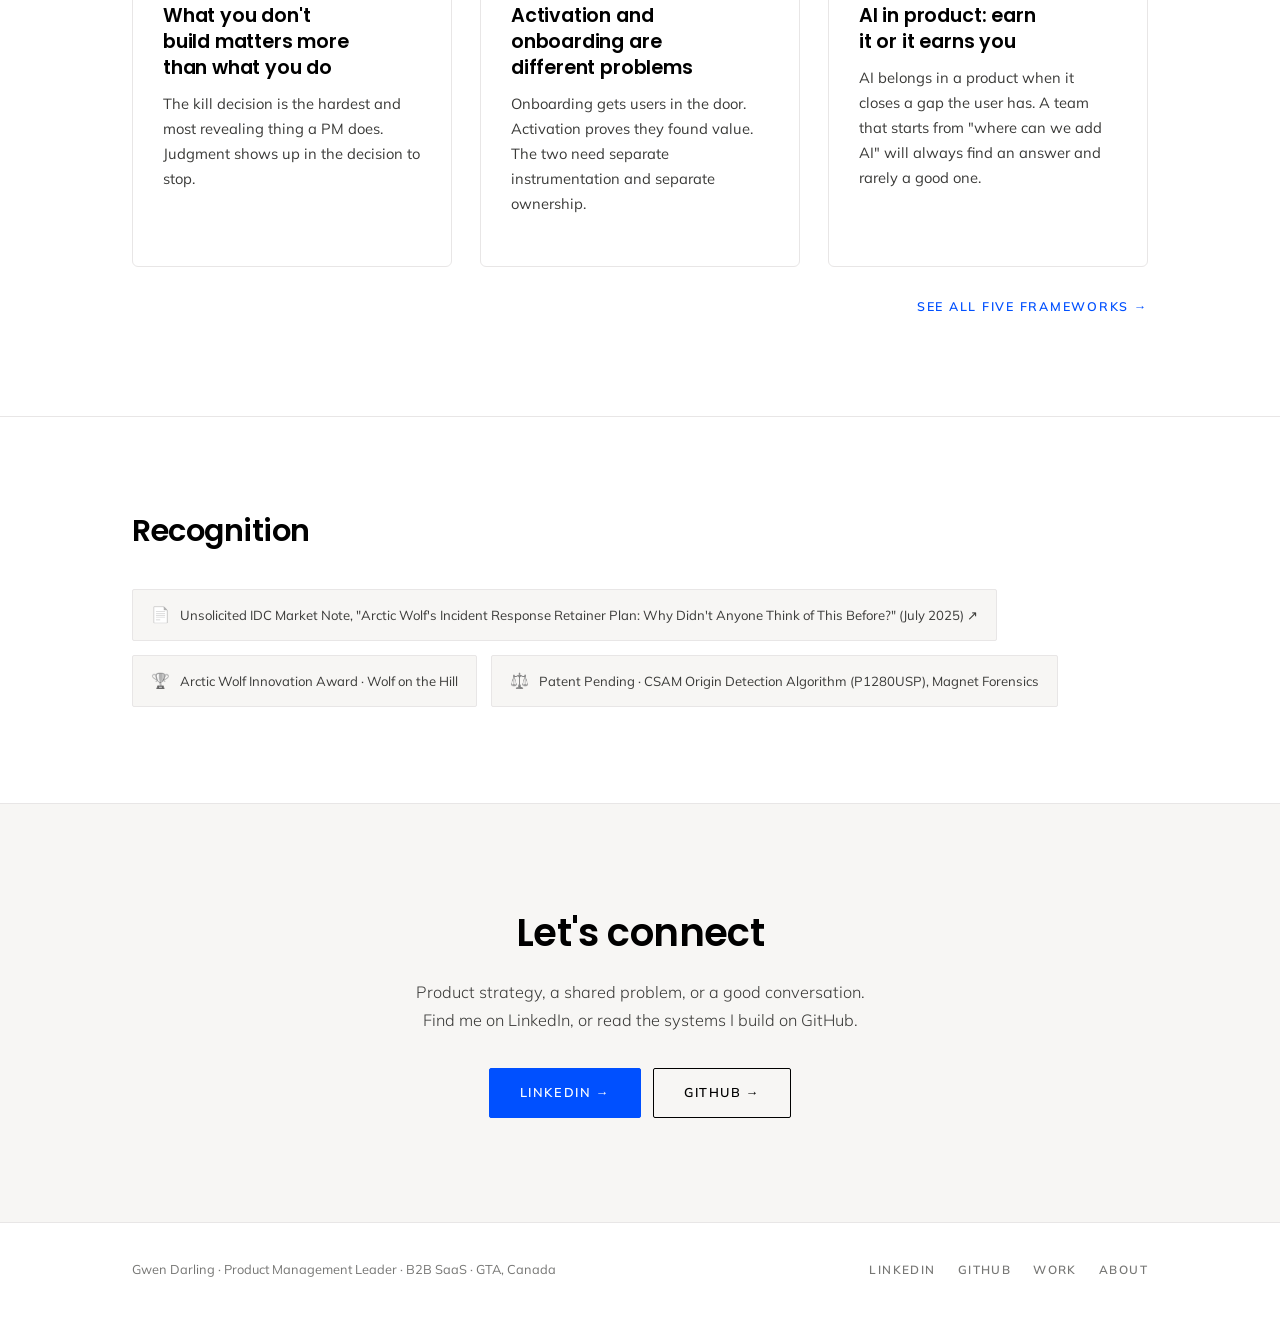
==== commit c4612b98: "Remove 'earned its place' and filler 'real' site-wide per Gwen's word bans Co-Authored-By: Claude Fa" ====
--- a/index.html
+++ b/index.html
@@ -97,7 +97,7 @@
             <div class="card-body">
               <div class="card-tag">Cybersecurity · P&amp;L Owner</div>
               <h3>Incident360: Incident Response as a Recurring Product Line</h3>
-              <p>The assurance-based retainer no one in the industry had tried. Designed from zero, priced on a risk model built from thousands of real cases, and shipped through borrowed engineering capacity for 18 months. Arctic Wolf's fastest ARR ramp at product launch.</p>
+              <p>The assurance-based retainer no one in the industry had tried. Designed from zero, priced on a risk model built from thousands of historical cases, and shipped through borrowed engineering capacity for 18 months. Arctic Wolf's fastest ARR ramp at product launch.</p>
               <ul class="card-outcomes">
                 <li>200%+ of year-one ARR projections</li>
                 <li>80%+ gross margins</li>
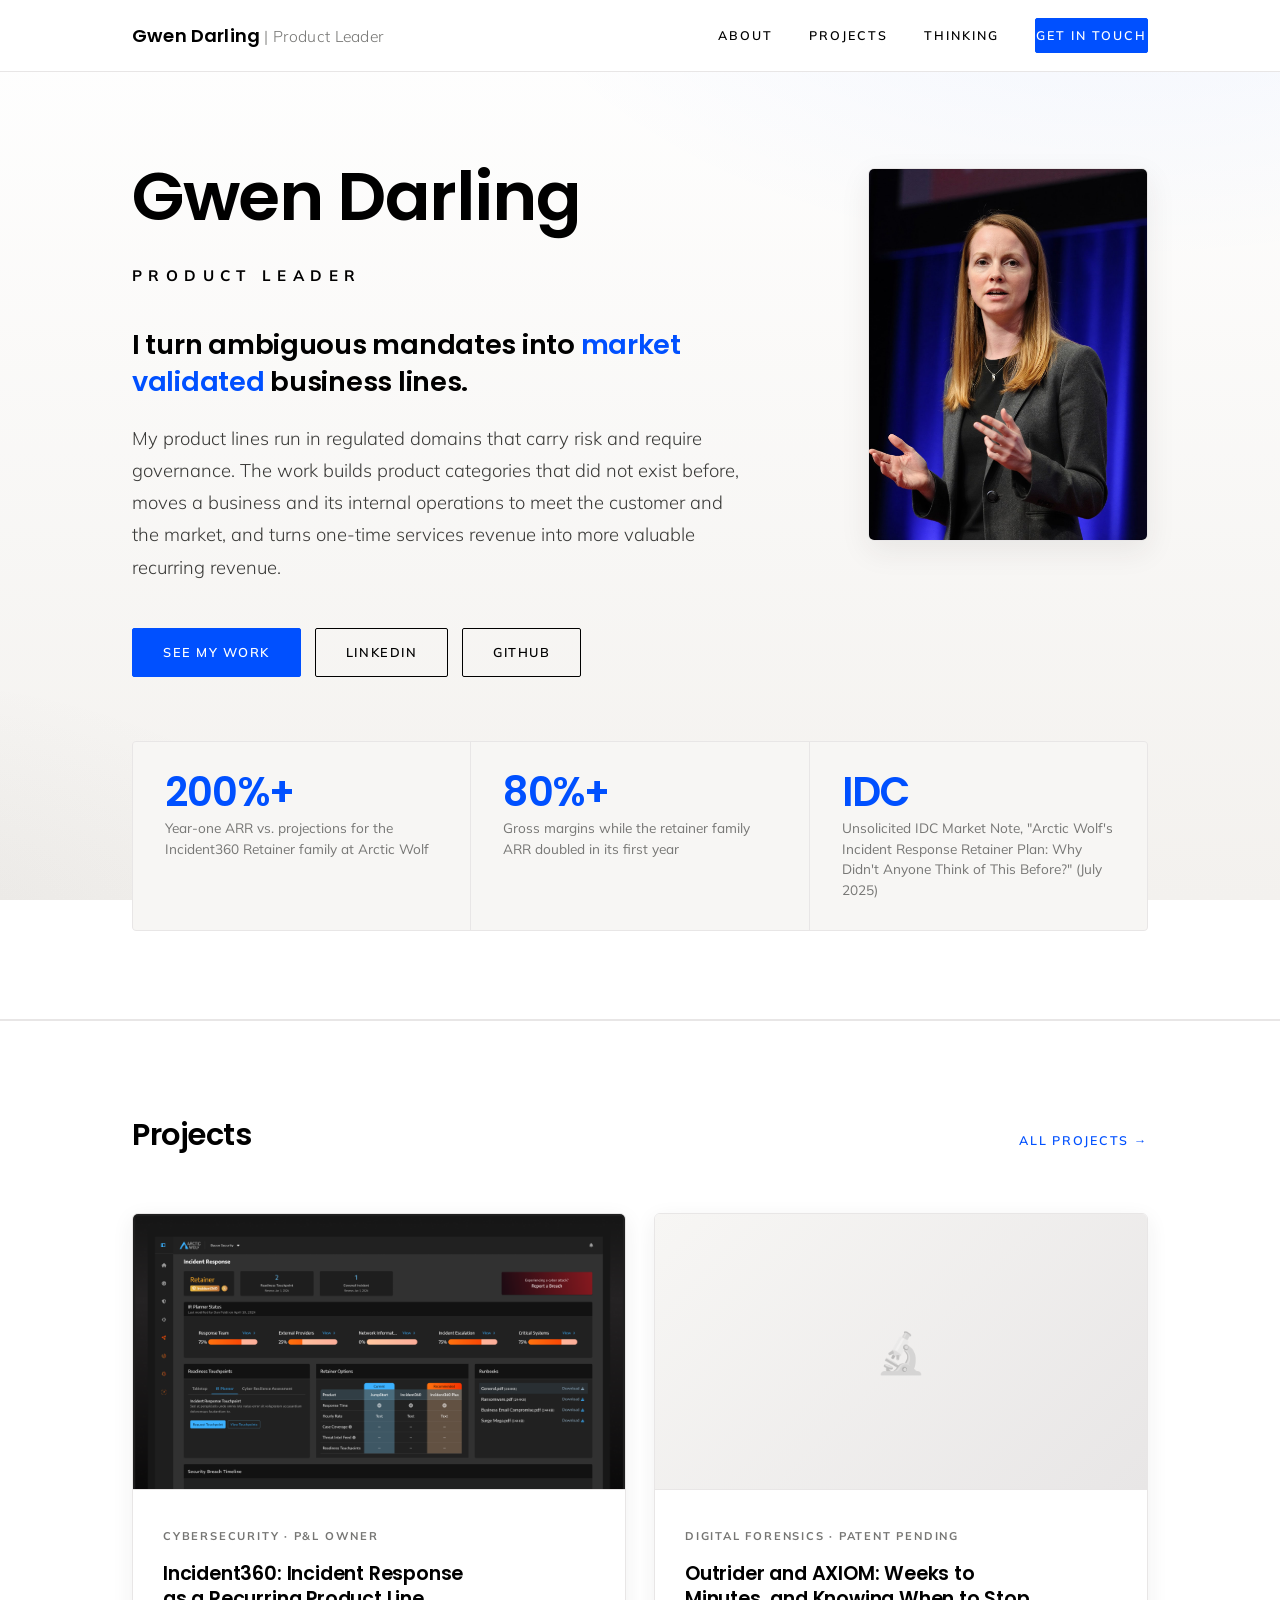
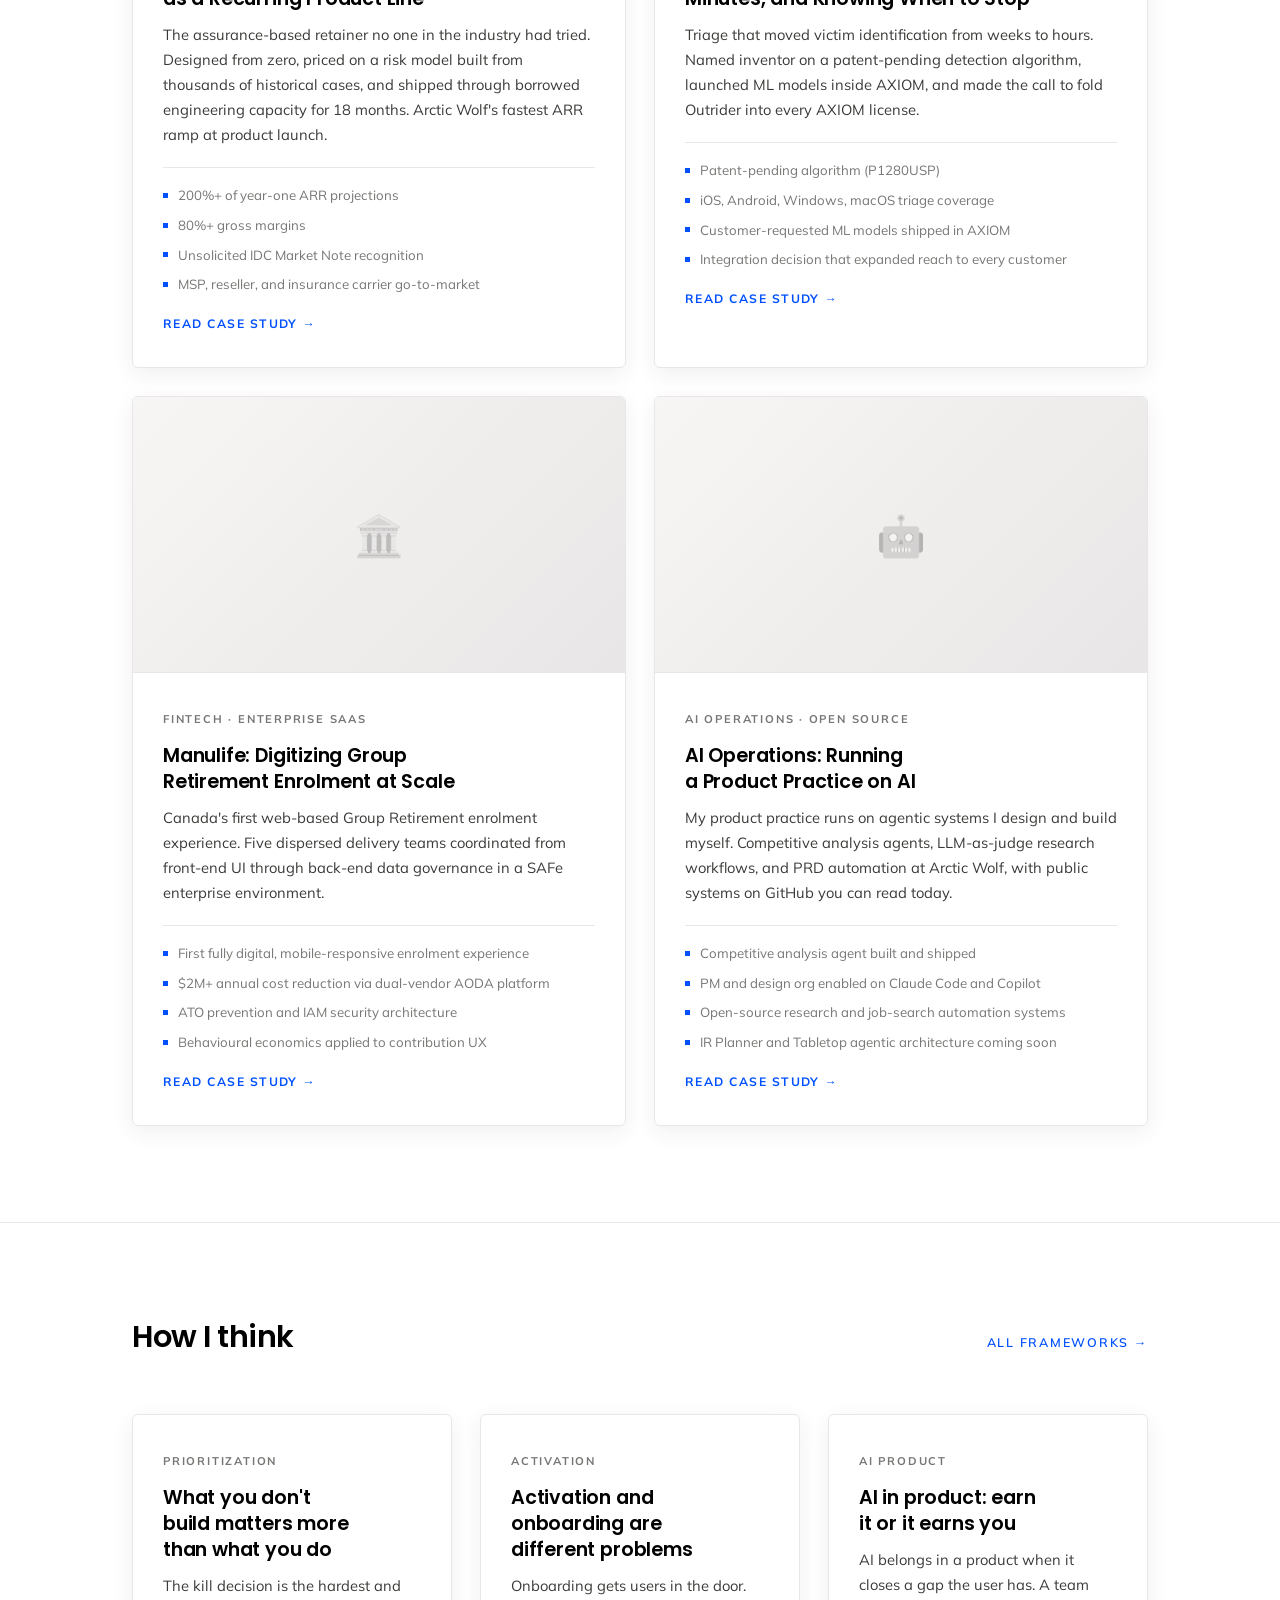
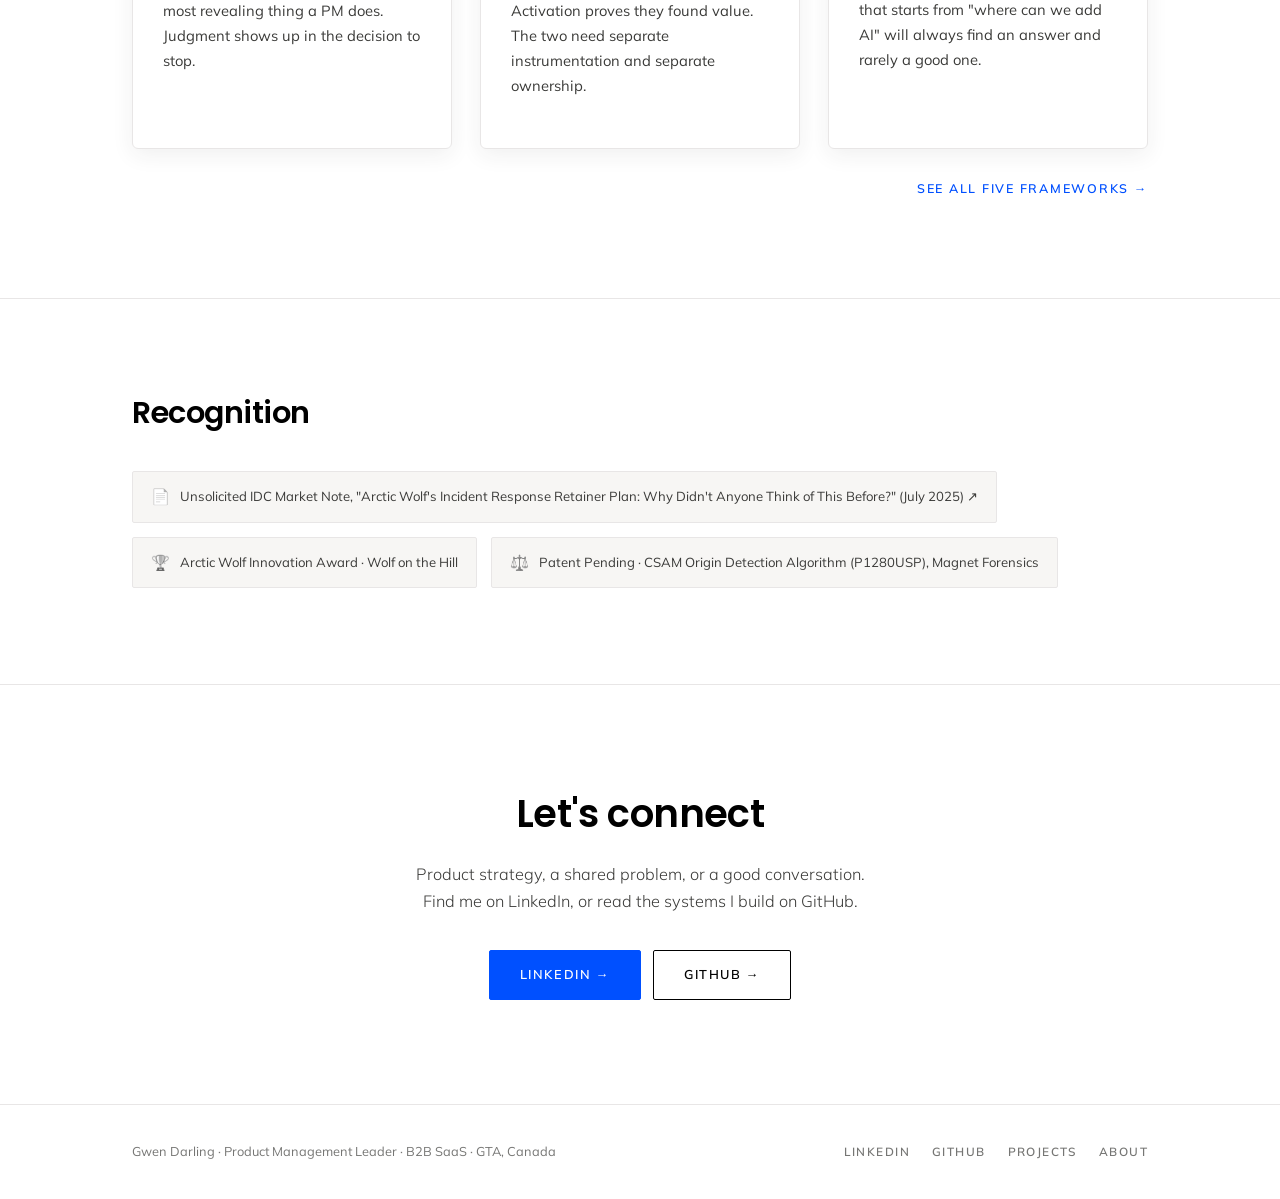
==== commit d18324dc: "Adopt template name lockup, Projects tab, and still-background scroll effect - Nav logo reads Gwen D" ====
--- a/index.html
+++ b/index.html
@@ -16,11 +16,11 @@
 
 <nav>
   <div class="container">
-    <a href="index.html" class="nav-logo">Gwen Darling</a>
+    <a href="index.html" class="nav-logo">Gwen Darling <span class="nav-role">| Product Leader</span></a>
     <div class="nav-links">
-      <a href="work.html">Work</a>
+      <a href="about.html">About</a>
+      <a href="work.html">Projects</a>
       <a href="thinking.html">Thinking</a>
-      <a href="about.html">About</a>
       <a href="https://www.linkedin.com/in/gwendarling" target="_blank" rel="noopener" class="nav-cta">Get in touch</a>
     </div>
     <button class="nav-toggle" aria-label="Toggle navigation">
@@ -36,8 +36,9 @@
     <div class="container">
       <div style="display: grid; grid-template-columns: 1fr 280px; gap: 64px; align-items: start;">
         <div>
-          <div class="hero-label">Product Management Leader · B2B SaaS · Greater Toronto Area</div>
-          <h1>I turn ambiguous mandates into <em>market validated</em> business lines.</h1>
+          <h1 class="hero-name">Gwen Darling</h1>
+          <div class="hero-role">Product Leader</div>
+          <p class="hero-statement">I turn ambiguous mandates into <em>market validated</em> business lines.</p>
           <p class="hero-sub">
             My product lines run in regulated domains that carry risk and require governance.
             The work builds product categories that did not exist before, moves a business and its internal
@@ -82,8 +83,8 @@
   <section>
     <div class="container">
       <div class="section-header">
-        <h2 class="section-title">Work</h2>
-        <a href="work.html" class="section-link">All case studies →</a>
+        <h2 class="section-title">Projects</h2>
+        <a href="work.html" class="section-link">All projects →</a>
       </div>
 
       <div class="cards-grid">
@@ -254,7 +255,7 @@
       <div class="footer-links">
         <a href="https://www.linkedin.com/in/gwendarling" target="_blank" rel="noopener">LinkedIn</a>
         <a href="https://github.com/GwnDrlng" target="_blank" rel="noopener">GitHub</a>
-        <a href="work.html">Work</a>
+        <a href="work.html">Projects</a>
         <a href="about.html">About</a>
       </div>
     </div>
--- a/css/style.css
+++ b/css/style.css
@@ -41,10 +41,22 @@
 html { scroll-behavior: smooth; -webkit-font-smoothing: antialiased; }
 body {
   font-family: var(--font);
-  background: var(--bg);
+  background: transparent; /* the fixed body::before layer below shows through */
   color: var(--text);
   line-height: 1.7;
   font-size: 1.0625rem;
+}
+/* Fixed backdrop: the page background holds still while content scrolls over it */
+body::before {
+  content: '';
+  position: fixed;
+  inset: 0;
+  z-index: -1;
+  pointer-events: none;
+  background:
+    radial-gradient(1100px 620px at 88% -12%, rgba(0, 80, 255, 0.06), transparent 60%),
+    radial-gradient(900px 500px at -10% 105%, rgba(46, 44, 41, 0.05), transparent 55%),
+    linear-gradient(180deg, #FFFFFF 0%, #F3F1EE 100%);
 }
 img { display: block; max-width: 100%; }
 a { color: var(--accent); text-decoration: none; transition: color 0.2s var(--ease); }
@@ -93,6 +105,13 @@
   letter-spacing: 0.01em;
 }
 .nav-logo:hover { color: var(--accent); }
+.nav-logo .nav-role {
+  font-family: var(--font);
+  font-weight: 300;
+  font-size: 0.85em;
+  color: var(--text-dim);
+  letter-spacing: 0.02em;
+}
 .nav-links {
   display: flex;
   align-items: center;
@@ -207,6 +226,38 @@
   font-style: normal;
   color: var(--accent);
 }
+/* Name lockup, sized like the reference template's display name */
+.hero-name {
+  font-family: var(--font-display);
+  font-size: clamp(3.4rem, 9vw, 6.25rem);
+  font-weight: 600;
+  line-height: 1.02;
+  letter-spacing: -0.02em;
+  color: var(--text-bright);
+  margin-bottom: 14px;
+}
+.hero-role {
+  font-size: 0.95rem;
+  font-weight: 700;
+  letter-spacing: 0.42em;
+  text-transform: uppercase;
+  color: var(--text-bright);
+  margin-bottom: 38px;
+}
+.hero-statement {
+  font-family: var(--font-display);
+  font-size: clamp(1.25rem, 2.4vw, 1.7rem);
+  font-weight: 600;
+  line-height: 1.35;
+  letter-spacing: -0.01em;
+  color: var(--text-bright);
+  max-width: 700px;
+  margin-bottom: 22px;
+}
+.hero-statement em {
+  font-style: normal;
+  color: var(--accent);
+}
 .hero-sub {
   font-size: 1.15rem;
   font-weight: 300;
@@ -334,14 +385,15 @@
   border: 1px solid var(--border);
   border-radius: var(--r-lg);
   overflow: hidden;
+  box-shadow: 0 6px 22px rgba(46, 44, 41, 0.07);
   transition: border-color 0.25s var(--ease), transform 0.25s var(--ease), box-shadow 0.25s var(--ease);
   cursor: pointer;
   height: 100%;
 }
 .card:hover {
   border-color: var(--border-light);
-  box-shadow: var(--shadow-soft);
-  transform: translateY(-4px);
+  box-shadow: 0 18px 44px rgba(46, 44, 41, 0.13);
+  transform: translateY(-6px);
 }
 .card a { color: inherit; }
 .card a:hover { color: inherit; }
@@ -902,7 +954,7 @@
 .cta-section {
   text-align: center;
   padding: 96px 0 104px;
-  background: var(--bg-alt);
+  background: transparent;
 }
 .cta-section h2 {
   font-family: var(--font-display);
@@ -933,7 +985,7 @@
 footer {
   border-top: 1px solid var(--border);
   padding: 36px 0;
-  background: var(--bg);
+  background: transparent;
 }
 .footer-inner {
   display: flex;
@@ -968,3 +1020,18 @@
 .mt-0 { margin-top: 0 !important; }
 .mb-0 { margin-bottom: 0 !important; }
 .sr-only { position: absolute; width: 1px; height: 1px; overflow: hidden; clip: rect(0,0,0,0); }
+
+/* ─── Scroll reveal ──────────────────────────────────────── */
+/* Cards and widgets rise into place over the still backdrop */
+@media (prefers-reduced-motion: no-preference) {
+  .reveal {
+    opacity: 0;
+    transform: translateY(30px);
+    transition: opacity 0.55s var(--ease), transform 0.55s var(--ease);
+    transition-delay: var(--reveal-delay, 0s);
+  }
+  .reveal.in {
+    opacity: 1;
+    transform: none;
+  }
+}
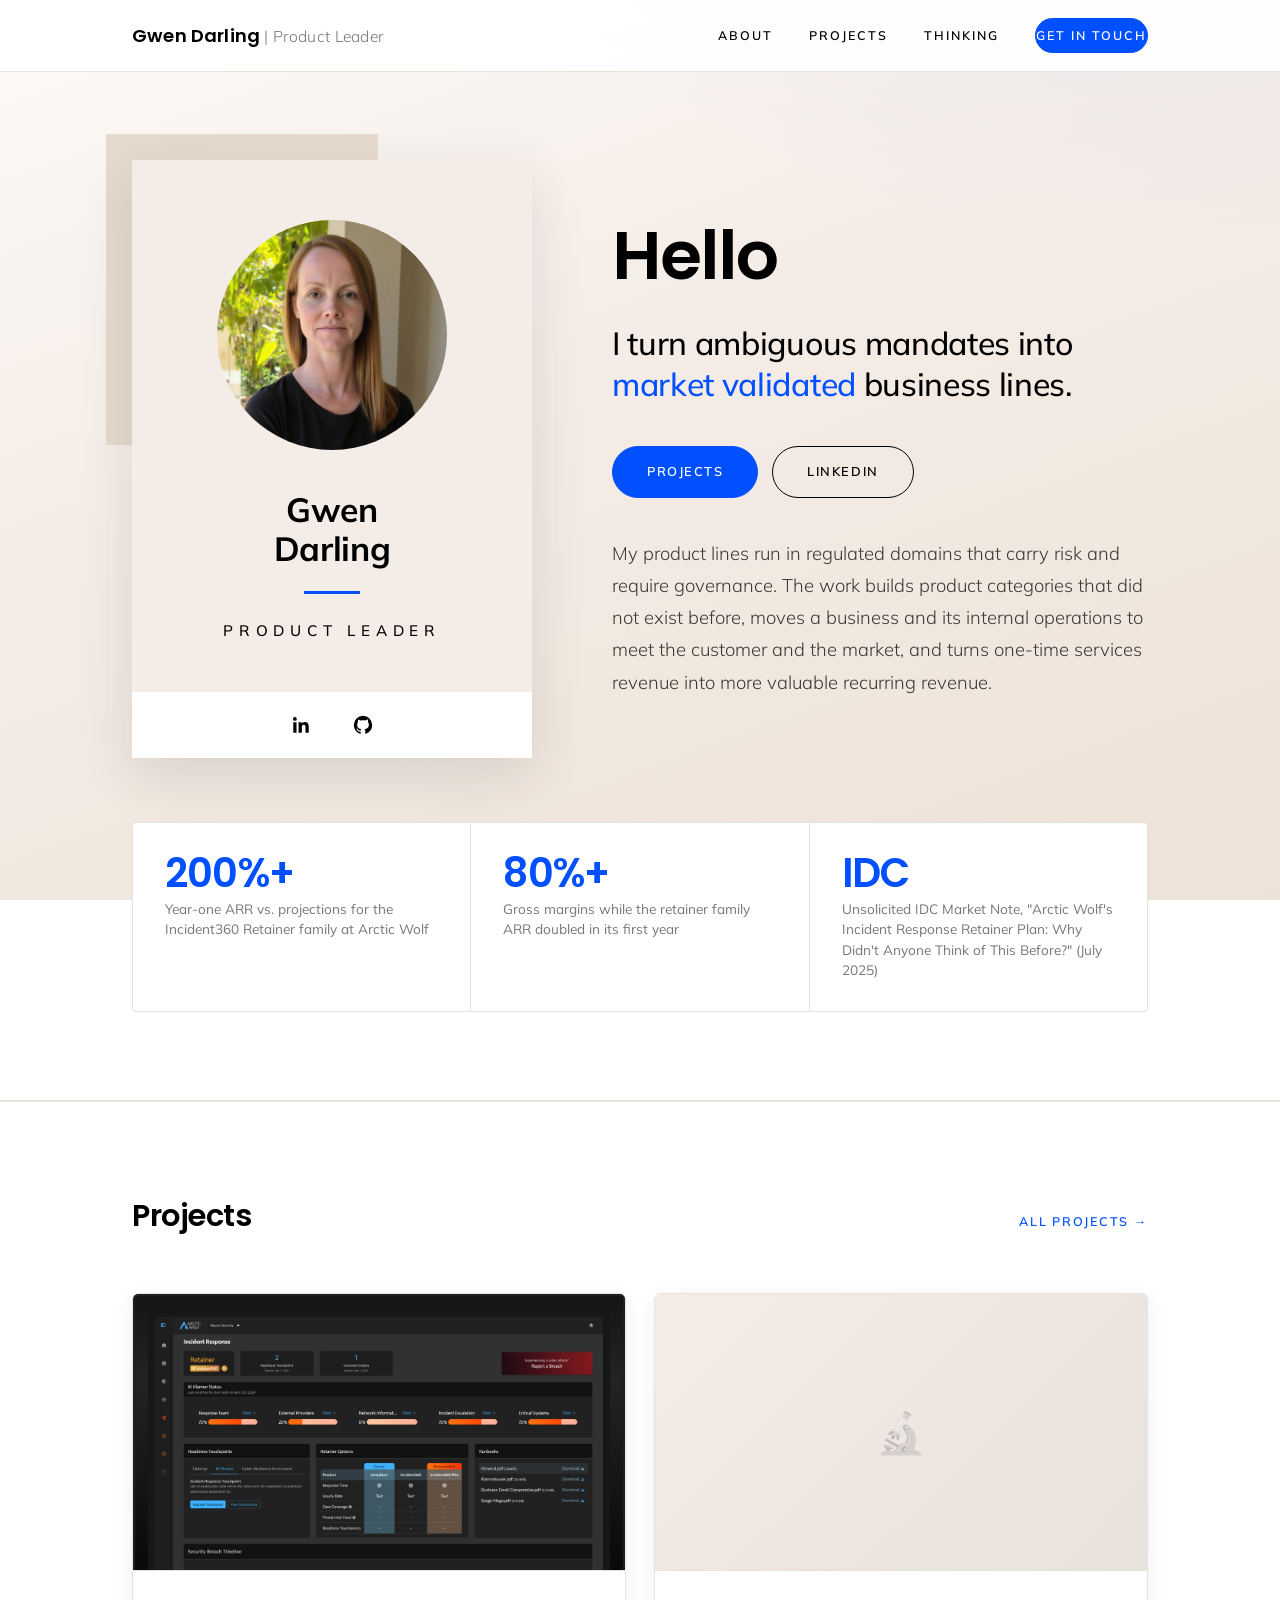
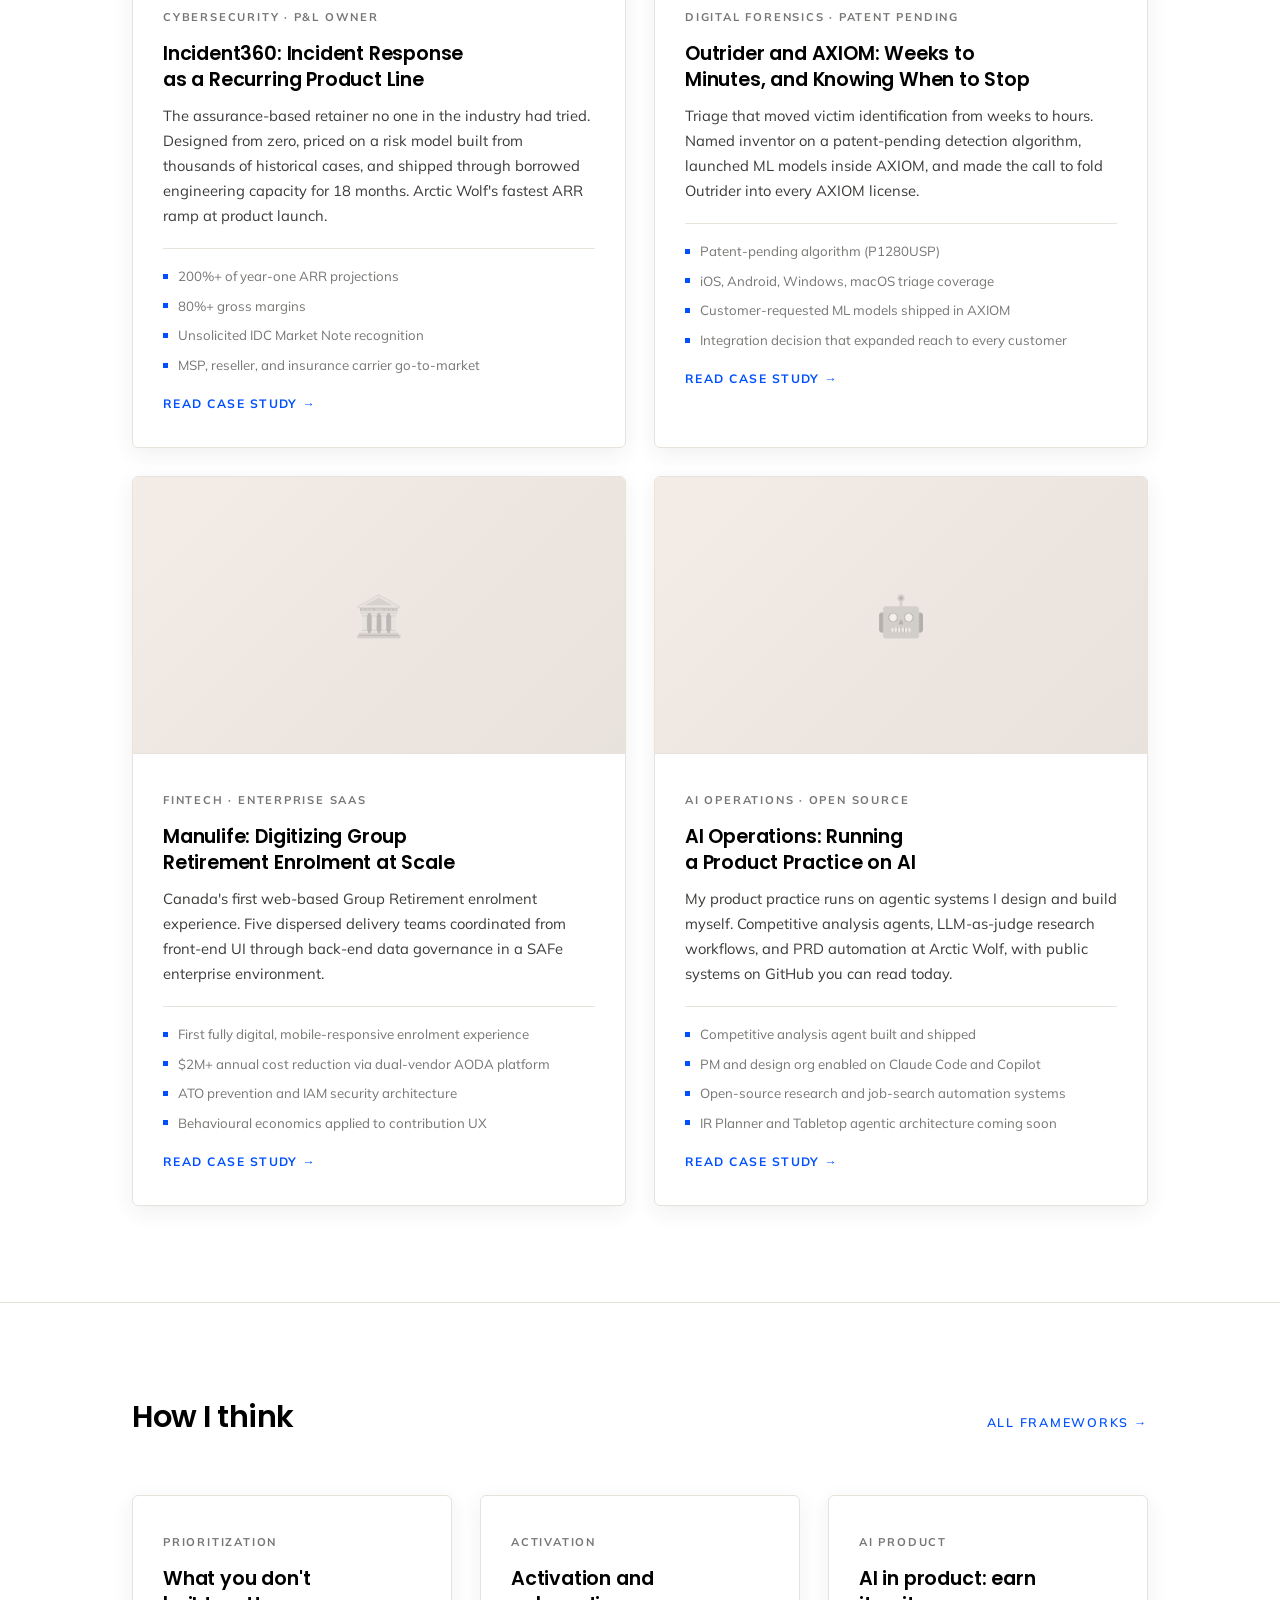
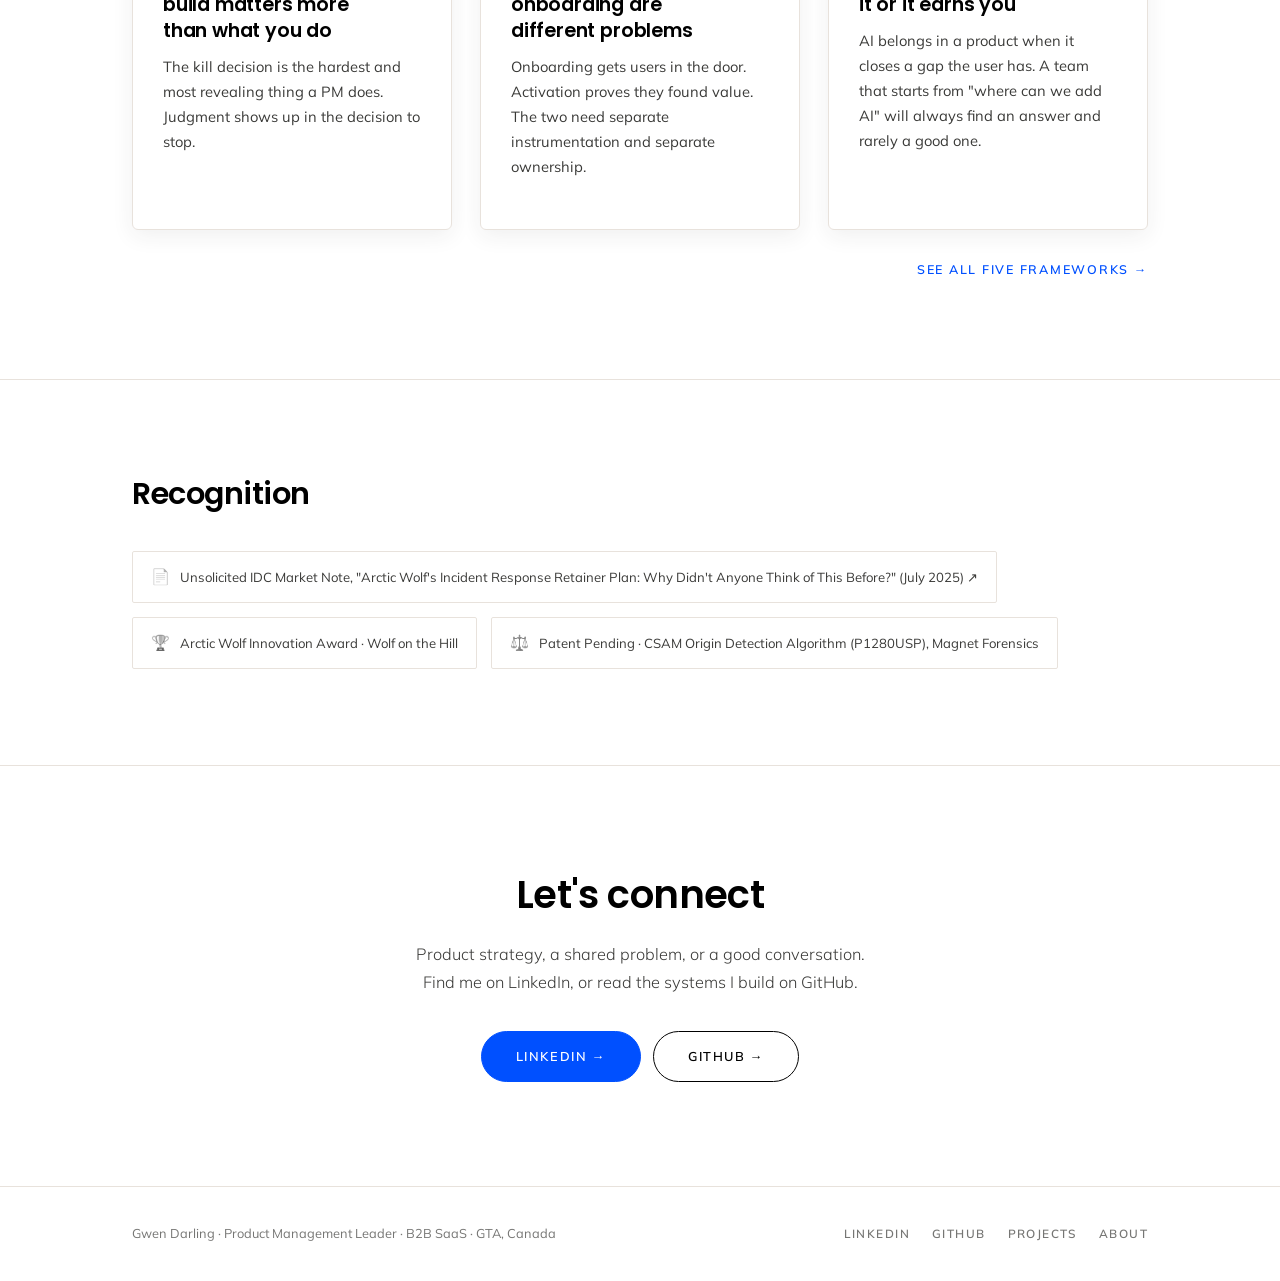
==== commit a13ea75a: "Match template front page: beige split hero with profile card, visible beige backdrop - Homepage her" ====
--- a/index.html
+++ b/index.html
@@ -34,33 +34,40 @@
   <!-- Hero -->
   <section class="hero">
     <div class="container">
-      <div style="display: grid; grid-template-columns: 1fr 280px; gap: 64px; align-items: start;">
+      <div class="hero-grid">
+        <div class="profile-card">
+          <div class="profile-card-inner">
+            <div class="profile-photo">
+              <img src="images/gwen-headshot.jpg" alt="Gwen Darling">
+            </div>
+            <div class="profile-name">Gwen<br>Darling</div>
+            <div class="profile-line"></div>
+            <div class="profile-role">Product Leader</div>
+          </div>
+          <div class="profile-social">
+            <a href="https://www.linkedin.com/in/gwendarling" target="_blank" rel="noopener" aria-label="LinkedIn">
+              <svg viewBox="0 0 24 24" aria-hidden="true"><path d="M20.45 20.45h-3.55v-5.57c0-1.33-.03-3.04-1.85-3.04-1.86 0-2.14 1.45-2.14 2.94v5.67H9.35V9h3.41v1.56h.05c.47-.9 1.63-1.85 3.36-1.85 3.6 0 4.27 2.37 4.27 5.45v6.29zM5.34 7.43a2.06 2.06 0 1 1 0-4.12 2.06 2.06 0 0 1 0 4.12zM7.12 20.45H3.56V9h3.56v11.45z"/></svg>
+            </a>
+            <a href="https://github.com/GwnDrlng" target="_blank" rel="noopener" aria-label="GitHub">
+              <svg viewBox="0 0 24 24" aria-hidden="true"><path d="M12 2A10 10 0 0 0 2 12c0 4.42 2.87 8.17 6.84 9.5.5.09.68-.22.68-.48v-1.7c-2.78.6-3.37-1.34-3.37-1.34-.45-1.16-1.11-1.47-1.11-1.47-.91-.62.07-.6.07-.6 1 .07 1.53 1.03 1.53 1.03.9 1.53 2.34 1.09 2.91.83.09-.65.35-1.09.63-1.34-2.22-.25-4.56-1.11-4.56-4.94 0-1.09.39-1.98 1.03-2.68-.1-.25-.45-1.27.1-2.65 0 0 .84-.27 2.75 1.03A9.6 9.6 0 0 1 12 6.84c.85 0 1.7.11 2.5.33 1.9-1.3 2.74-1.03 2.74-1.03.55 1.38.2 2.4.1 2.65.64.7 1.03 1.59 1.03 2.68 0 3.84-2.34 4.68-4.57 4.93.36.31.68.92.68 1.85v2.74c0 .27.18.58.69.48A10 10 0 0 0 22 12 10 10 0 0 0 12 2z"/></svg>
+            </a>
+          </div>
+        </div>
         <div>
-          <h1 class="hero-name">Gwen Darling</h1>
-          <div class="hero-role">Product Leader</div>
-          <p class="hero-statement">I turn ambiguous mandates into <em>market validated</em> business lines.</p>
-          <p class="hero-sub">
+          <h1 class="hero-hello">Hello</h1>
+          <p class="hero-tagline">I turn ambiguous mandates into <em>market validated</em> business lines.</p>
+          <div class="hero-actions">
+            <a href="work.html" class="btn btn-primary">Projects</a>
+            <a href="https://www.linkedin.com/in/gwendarling" target="_blank" rel="noopener" class="btn btn-ghost">LinkedIn</a>
+          </div>
+          <p class="hero-sub" style="margin-top: 40px; margin-bottom: 0;">
             My product lines run in regulated domains that carry risk and require governance.
             The work builds product categories that did not exist before, moves a business and its internal
             operations to meet the customer and the market, and turns one-time services revenue into more
             valuable recurring revenue.
           </p>
-          <div class="hero-actions">
-            <a href="work.html" class="btn btn-primary">See my work</a>
-            <a href="https://www.linkedin.com/in/gwendarling" target="_blank" rel="noopener" class="btn btn-ghost">LinkedIn</a>
-            <a href="https://github.com/GwnDrlng" target="_blank" rel="noopener" class="btn btn-ghost">GitHub</a>
-          </div>
-        </div>
-        <div style="border-radius: 6px; overflow: hidden; border: 1px solid var(--border); aspect-ratio: 3/4; margin-top: 8px; box-shadow: var(--shadow-soft);">
-          <img src="images/gwen-speaking.jpg" alt="Gwen Darling presenting on stage" style="width: 100%; height: 100%; object-fit: cover; object-position: center top; display: block;">
-        </div>
-      </div>
-      <style>
-        @media (max-width: 720px) {
-          .hero .container > div[style*="grid"] { grid-template-columns: 1fr !important; }
-          .hero .container > div[style*="grid"] > div:last-child { display: none; }
-        }
-      </style>
+        </div>
+      </div>
 
       <div class="metrics">
         <div class="metric">
--- a/css/style.css
+++ b/css/style.css
@@ -4,11 +4,13 @@
 /* Light editorial theme: white surfaces, neutral grays, one blue accent */
 :root {
   --bg:          #FFFFFF;
-  --bg-alt:      #F7F6F4;
+  --bg-alt:      #F4ECE6;
+  --beige:       #F4ECE6;
+  --beige-deep:  #E6DACE;
   --bg-card:     #FFFFFF;
   --bg-card-hover: #FAFAF8;
-  --border:      #E8E6E6;
-  --border-light: #C7C7C7;
+  --border:      #E8E2DC;
+  --border-light: #C9C1B8;
 
   --text:        #3A3A38;
   --text-bright: #000000;
@@ -54,9 +56,8 @@
   z-index: -1;
   pointer-events: none;
   background:
-    radial-gradient(1100px 620px at 88% -12%, rgba(0, 80, 255, 0.06), transparent 60%),
-    radial-gradient(900px 500px at -10% 105%, rgba(46, 44, 41, 0.05), transparent 55%),
-    linear-gradient(180deg, #FFFFFF 0%, #F3F1EE 100%);
+    radial-gradient(1000px 560px at 90% -10%, rgba(0, 80, 255, 0.05), transparent 60%),
+    linear-gradient(160deg, #FDFAF7 0%, #F4ECE6 42%, #EDE2D7 100%);
 }
 img { display: block; max-width: 100%; }
 a { color: var(--accent); text-decoration: none; transition: color 0.2s var(--ease); }
@@ -148,7 +149,7 @@
   padding: 10px 22px;
   background: var(--accent);
   border: 1px solid var(--accent);
-  border-radius: var(--r-sm);
+  border-radius: 999px;
   color: #FFFFFF !important;
   font-size: 0.78rem;
   font-weight: 600;
@@ -226,37 +227,115 @@
   font-style: normal;
   color: var(--accent);
 }
-/* Name lockup, sized like the reference template's display name */
-.hero-name {
-  font-family: var(--font-display);
-  font-size: clamp(3.4rem, 9vw, 6.25rem);
-  font-weight: 600;
-  line-height: 1.02;
-  letter-spacing: -0.02em;
-  color: var(--text-bright);
-  margin-bottom: 14px;
-}
-.hero-role {
+/* Split hero: beige profile card on the left, greeting on the right */
+.hero-grid {
+  display: grid;
+  grid-template-columns: 400px 1fr;
+  gap: 80px;
+  align-items: center;
+}
+.profile-card {
+  position: relative;
+  box-shadow: 0 18px 50px rgba(46, 44, 41, 0.12);
+}
+.profile-card::before {
+  content: '';
+  position: absolute;
+  top: -26px;
+  left: -26px;
+  width: 68%;
+  height: 52%;
+  background: var(--beige-deep);
+  z-index: -1;
+}
+.profile-card-inner {
+  background: var(--beige);
+  padding: 60px 36px 48px;
+  text-align: center;
+}
+.profile-photo {
+  width: 230px;
+  height: 230px;
+  border-radius: 50%;
+  overflow: hidden;
+  margin: 0 auto 40px;
+}
+.profile-photo img {
+  width: 100%;
+  height: 100%;
+  object-fit: cover;
+  object-position: center top;
+}
+.profile-name {
+  font-family: var(--font-display);
+  font-size: 2.1rem;
+  font-weight: 700;
+  line-height: 1.15;
+  letter-spacing: -0.01em;
+  color: var(--text-bright);
+  margin-bottom: 24px;
+}
+.profile-line {
+  width: 56px;
+  height: 3px;
+  background: var(--accent);
+  margin: 0 auto 24px;
+}
+.profile-role {
   font-size: 0.95rem;
+  font-weight: 500;
+  letter-spacing: 0.38em;
+  text-transform: uppercase;
+  color: var(--text-bright);
+}
+.profile-social {
+  background: #FFFFFF;
+  display: flex;
+  justify-content: center;
+  gap: 40px;
+  padding: 22px;
+}
+.profile-social a {
+  color: var(--text-bright);
+  display: inline-flex;
+  transition: color 0.2s var(--ease), transform 0.2s var(--ease);
+}
+.profile-social a:hover {
+  color: var(--accent);
+  transform: translateY(-2px);
+}
+.profile-social svg {
+  width: 22px;
+  height: 22px;
+  fill: currentColor;
+}
+.hero-hello {
+  font-family: var(--font-display);
+  font-size: clamp(4.5rem, 12vw, 9rem);
   font-weight: 700;
-  letter-spacing: 0.42em;
-  text-transform: uppercase;
-  color: var(--text-bright);
-  margin-bottom: 38px;
-}
-.hero-statement {
-  font-family: var(--font-display);
-  font-size: clamp(1.25rem, 2.4vw, 1.7rem);
-  font-weight: 600;
-  line-height: 1.35;
+  line-height: 0.95;
+  letter-spacing: -0.03em;
+  color: var(--text-bright);
+  margin-bottom: 30px;
+}
+.hero-tagline {
+  font-family: var(--font-display);
+  font-size: clamp(1.4rem, 2.6vw, 2rem);
+  font-weight: 500;
+  line-height: 1.3;
   letter-spacing: -0.01em;
   color: var(--text-bright);
-  max-width: 700px;
-  margin-bottom: 22px;
-}
-.hero-statement em {
+  max-width: 640px;
+  margin-bottom: 40px;
+}
+.hero-tagline em {
   font-style: normal;
   color: var(--accent);
+}
+@media (max-width: 900px) {
+  .hero-grid { grid-template-columns: 1fr; gap: 56px; }
+  .profile-card { max-width: 380px; margin: 0 auto; }
+  .profile-card::before { top: -18px; left: -18px; }
 }
 .hero-sub {
   font-size: 1.15rem;
@@ -276,8 +355,8 @@
   display: inline-flex;
   align-items: center;
   gap: 8px;
-  padding: 13px 30px;
-  border-radius: var(--r-sm);
+  padding: 14px 34px;
+  border-radius: 999px;
   font-size: 0.8rem;
   font-weight: 600;
   letter-spacing: 0.12em;
@@ -321,7 +400,7 @@
   margin-top: 64px;
 }
 .metric {
-  background: var(--bg-alt);
+  background: #FFFFFF;
   padding: 30px 32px;
   display: flex;
   flex-direction: column;
@@ -506,7 +585,7 @@
   padding-top: calc(var(--nav-h) + 64px);
   padding-bottom: 64px;
   border-bottom: 1px solid var(--border);
-  background: var(--bg-alt);
+  background: transparent;
 }
 .cs-breadcrumb {
   font-size: 0.78rem;
@@ -628,11 +707,11 @@
   font-size: 0.8rem;
   color: var(--text-dim);
   border-top: 1px solid var(--border);
-  background: var(--bg-alt);
+  background: #FFFFFF;
 }
 
 .cs-callout {
-  background: var(--bg-alt);
+  background: #FFFFFF;
   border: 1px solid var(--border);
   border-left: 3px solid var(--accent);
   border-radius: var(--r-sm);
@@ -665,7 +744,7 @@
 @media (max-width: 560px) { .outcomes-grid { grid-template-columns: 1fr; } }
 
 .outcome-card {
-  background: var(--bg-alt);
+  background: #FFFFFF;
   border: 1px solid var(--border);
   border-radius: var(--r-md);
   padding: 22px;
@@ -695,7 +774,7 @@
   gap: 24px;
 }
 .sidebar-card {
-  background: var(--bg-alt);
+  background: #FFFFFF;
   border: 1px solid var(--border);
   border-radius: var(--r-md);
   padding: 22px;
@@ -772,7 +851,7 @@
 .thinking-item .tag {
   display: inline-flex;
   padding: 3px 10px;
-  background: var(--bg-alt);
+  background: #FFFFFF;
   border: 1px solid var(--border);
   border-radius: var(--r-sm);
   font-size: 0.7rem;
@@ -821,7 +900,7 @@
   gap: 12px;
   align-items: flex-start;
   padding: 14px;
-  background: var(--bg-alt);
+  background: #FFFFFF;
   border: 1px solid var(--border);
   border-radius: var(--r-sm);
 }
@@ -837,7 +916,7 @@
 }
 .value-chip {
   padding: 12px 14px;
-  background: var(--bg-alt);
+  background: #FFFFFF;
   border: 1px solid var(--border);
   border-radius: var(--r-sm);
   font-size: 0.82rem;
@@ -867,7 +946,7 @@
   cursor: pointer;
 }
 .work-item:last-child { border-bottom: none; }
-.work-item:hover { background: var(--bg-alt); }
+.work-item:hover { background: #FAF7F4; }
 .work-item a { color: inherit; }
 .work-item-content h3 {
   font-family: var(--font-display);
@@ -893,7 +972,7 @@
   padding-top: calc(var(--nav-h) + 72px);
   padding-bottom: 64px;
   border-bottom: 1px solid var(--border);
-  background: var(--bg-alt);
+  background: transparent;
 }
 .page-hero h1 {
   font-family: var(--font-display);
@@ -940,7 +1019,7 @@
   align-items: center;
   gap: 10px;
   padding: 12px 18px;
-  background: var(--bg-alt);
+  background: #FFFFFF;
   border: 1px solid var(--border);
   border-radius: var(--r-sm);
   font-size: 0.82rem;
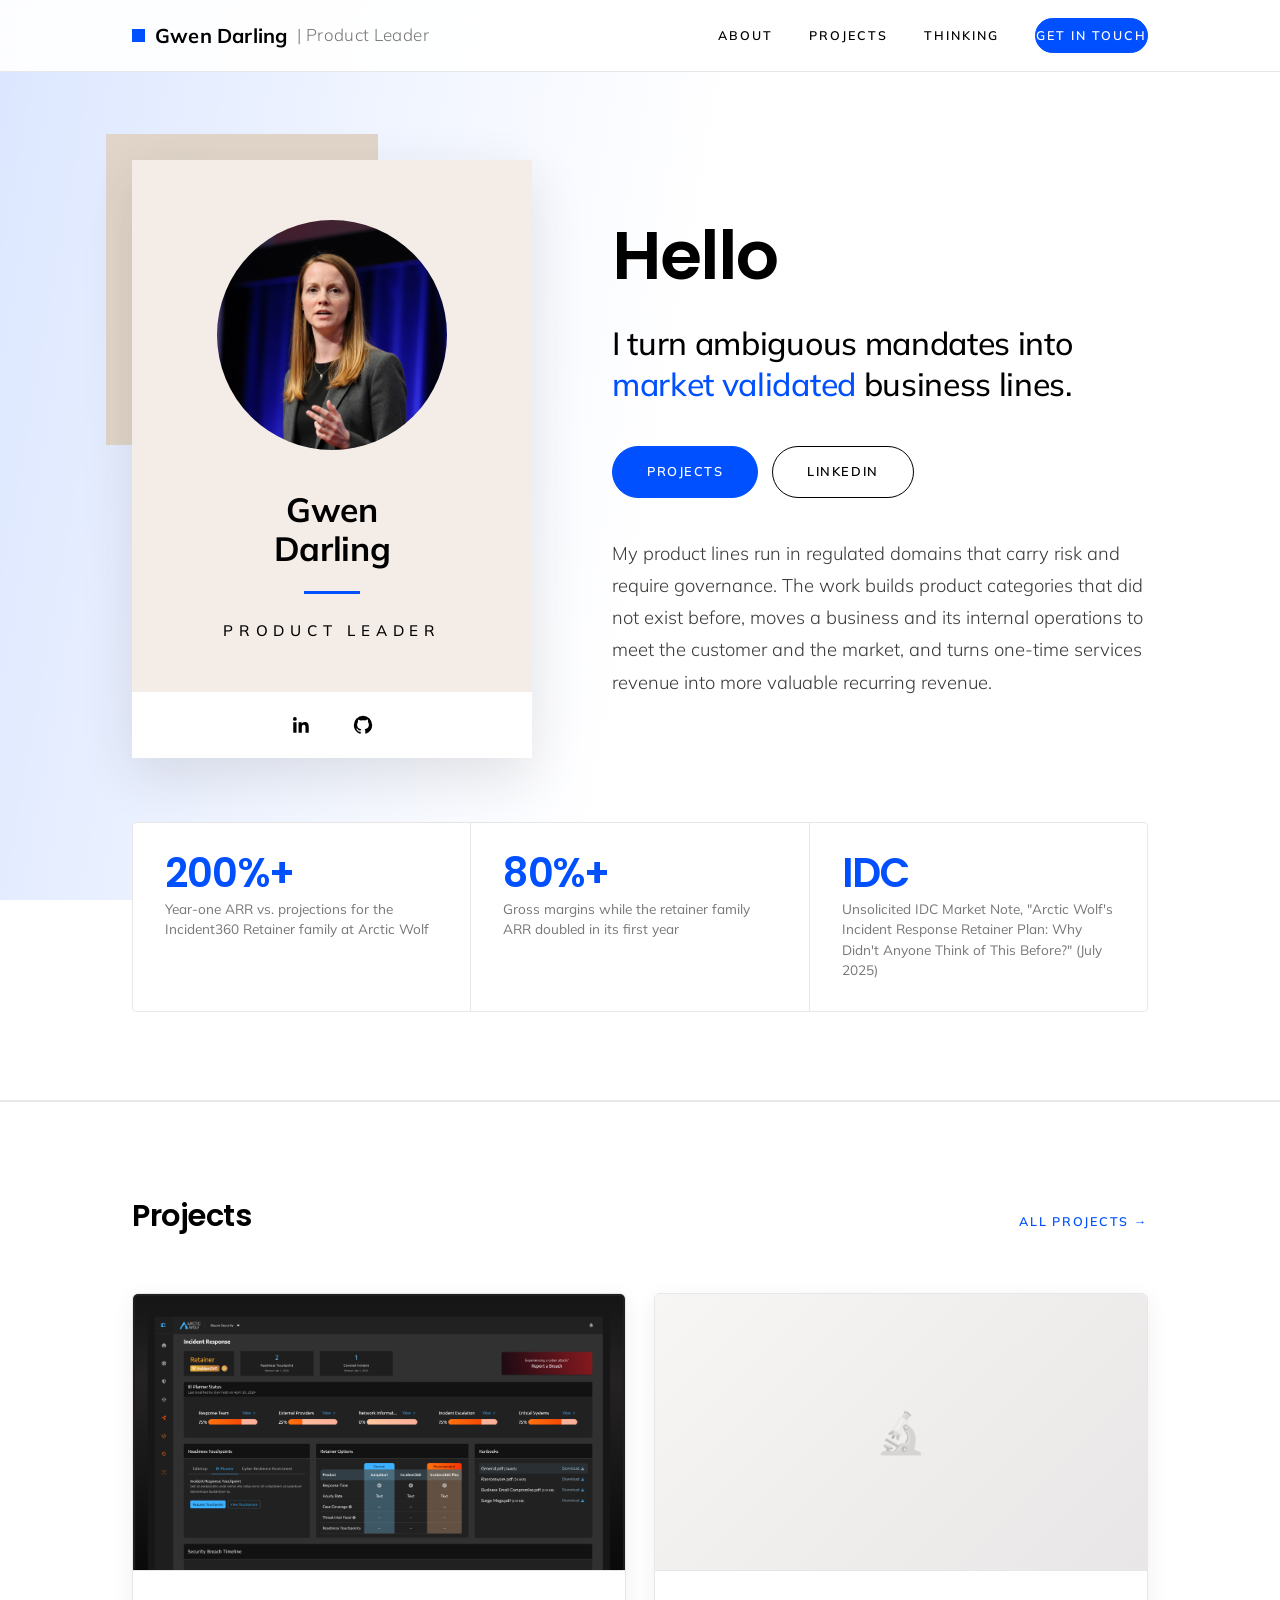
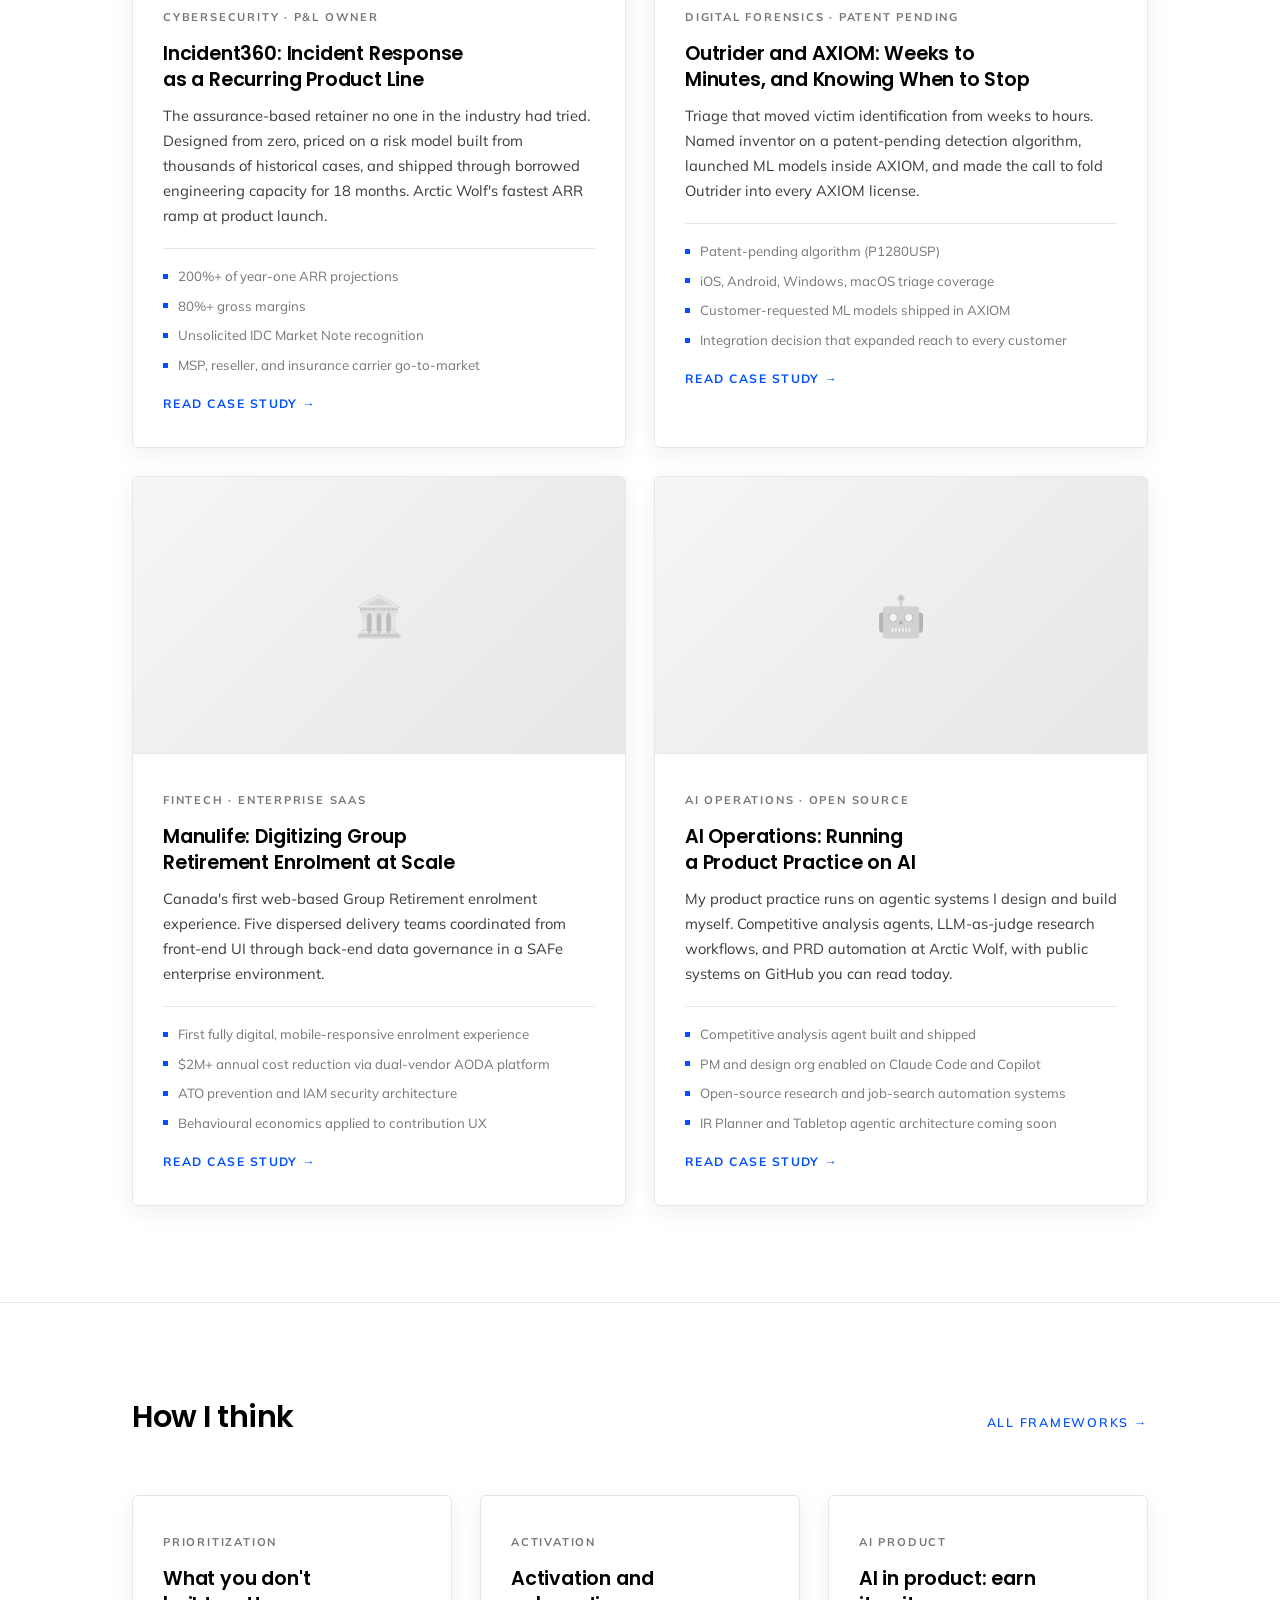
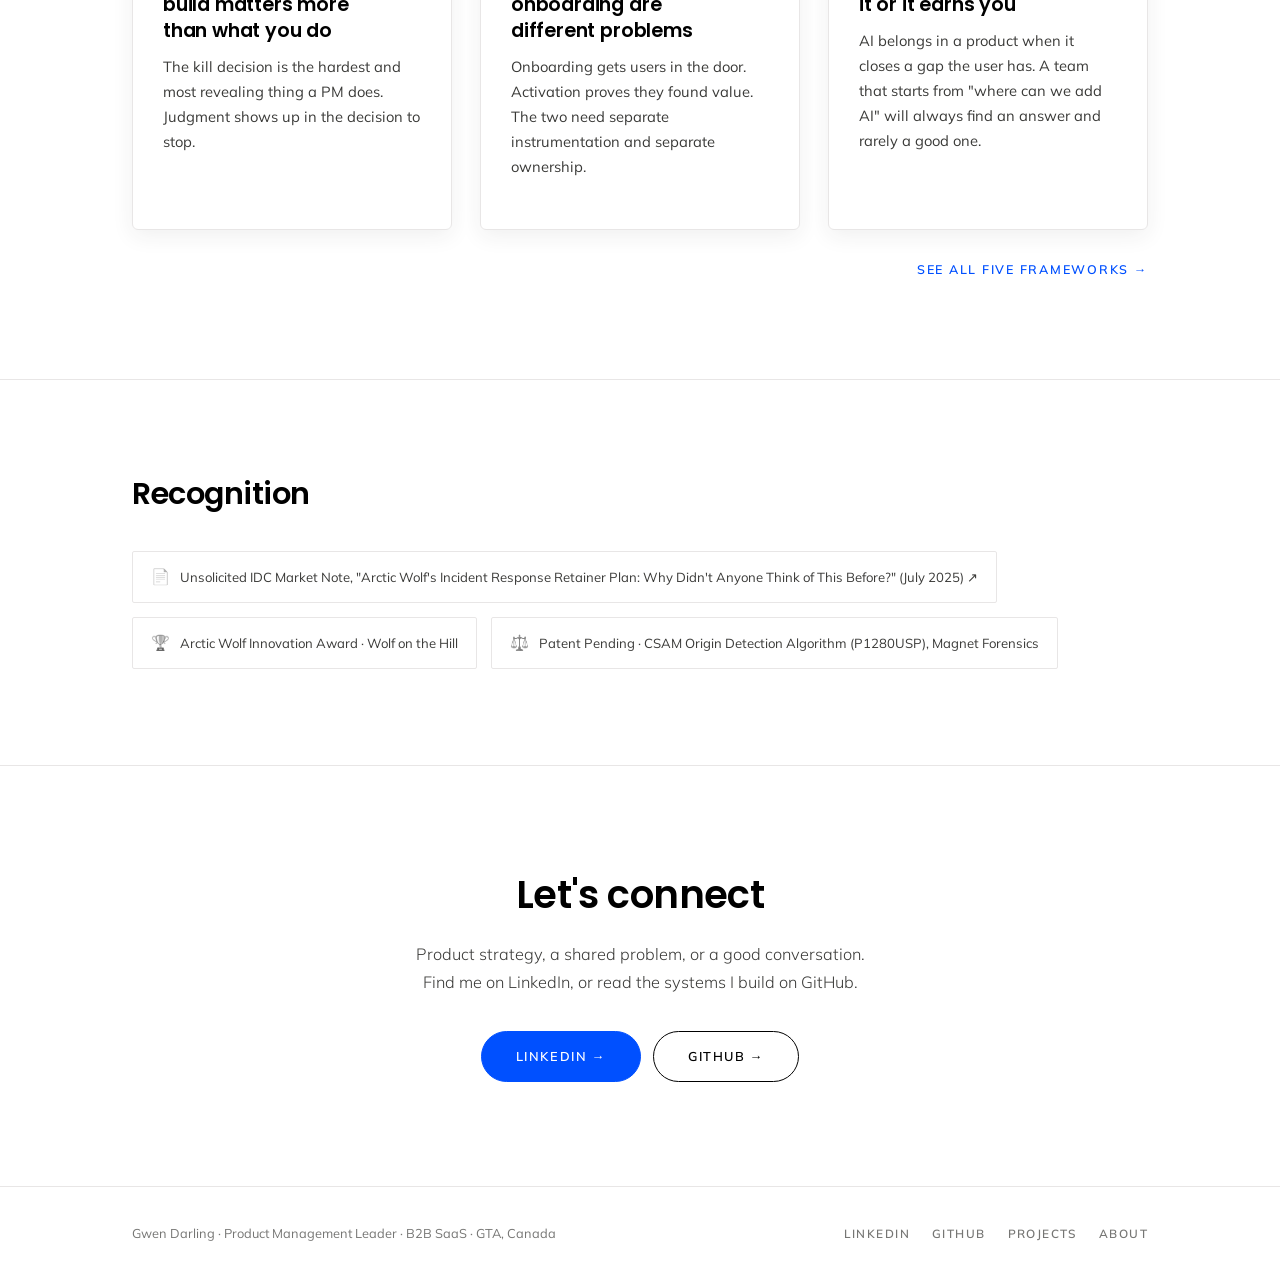
==== commit a0a34426: "Use speaking photo in the homepage profile circle Co-Authored-By: Claude Fable 5 <noreply@anthropic." ====
--- a/index.html
+++ b/index.html
@@ -38,7 +38,7 @@
         <div class="profile-card">
           <div class="profile-card-inner">
             <div class="profile-photo">
-              <img src="images/gwen-headshot.jpg" alt="Gwen Darling">
+              <img src="images/gwen-speaking.jpg" alt="Gwen Darling speaking on stage">
             </div>
             <div class="profile-name">Gwen<br>Darling</div>
             <div class="profile-line"></div>
--- a/css/style.css
+++ b/css/style.css
@@ -4,13 +4,13 @@
 /* Light editorial theme: white surfaces, neutral grays, one blue accent */
 :root {
   --bg:          #FFFFFF;
-  --bg-alt:      #F4ECE6;
+  --bg-alt:      #F7F6F4;
   --beige:       #F4ECE6;
-  --beige-deep:  #E6DACE;
+  --beige-deep:  #E0D5C8;
   --bg-card:     #FFFFFF;
   --bg-card-hover: #FAFAF8;
-  --border:      #E8E2DC;
-  --border-light: #C9C1B8;
+  --border:      #E8E6E6;
+  --border-light: #C7C7C7;
 
   --text:        #3A3A38;
   --text-bright: #000000;
@@ -56,8 +56,8 @@
   z-index: -1;
   pointer-events: none;
   background:
-    radial-gradient(1000px 560px at 90% -10%, rgba(0, 80, 255, 0.05), transparent 60%),
-    linear-gradient(160deg, #FDFAF7 0%, #F4ECE6 42%, #EDE2D7 100%);
+    linear-gradient(100deg, rgba(0, 80, 255, 0.14) 0%, rgba(0, 80, 255, 0.06) 28%, rgba(0, 80, 255, 0) 52%),
+    #FFFFFF;
 }
 img { display: block; max-width: 100%; }
 a { color: var(--accent); text-decoration: none; transition: color 0.2s var(--ease); }
@@ -99,11 +99,22 @@
   width: 100%;
 }
 .nav-logo {
-  font-family: var(--font-display);
-  font-size: 1.15rem;
-  font-weight: 600;
+  display: inline-flex;
+  align-items: center;
+  gap: 10px;
+  font-family: var(--font-display);
+  font-size: 1.25rem;
+  font-weight: 700;
   color: var(--text-bright);
   letter-spacing: 0.01em;
+}
+.nav-logo::before {
+  content: '';
+  display: inline-block;
+  width: 13px;
+  height: 13px;
+  background: var(--accent);
+  flex-shrink: 0;
 }
 .nav-logo:hover { color: var(--accent); }
 .nav-logo .nav-role {
@@ -128,21 +139,8 @@
   padding: 6px 0;
   transition: color 0.2s var(--ease);
 }
-.nav-links a::before {
-  content: '';
-  position: absolute;
-  top: -4px; left: 0;
-  width: 100%;
-  height: 2px;
-  background: var(--accent);
-  transform: scaleX(0);
-  transform-origin: left;
-  transition: transform 0.25s var(--ease);
-}
 .nav-links a:hover { color: var(--accent); }
-.nav-links a:hover::before,
-.nav-links a.active::before { transform: scaleX(1); }
-.nav-links a.active { color: var(--text-bright); }
+.nav-links a.active { color: var(--accent); }
 .nav-cta {
   display: inline-flex;
   align-items: center;
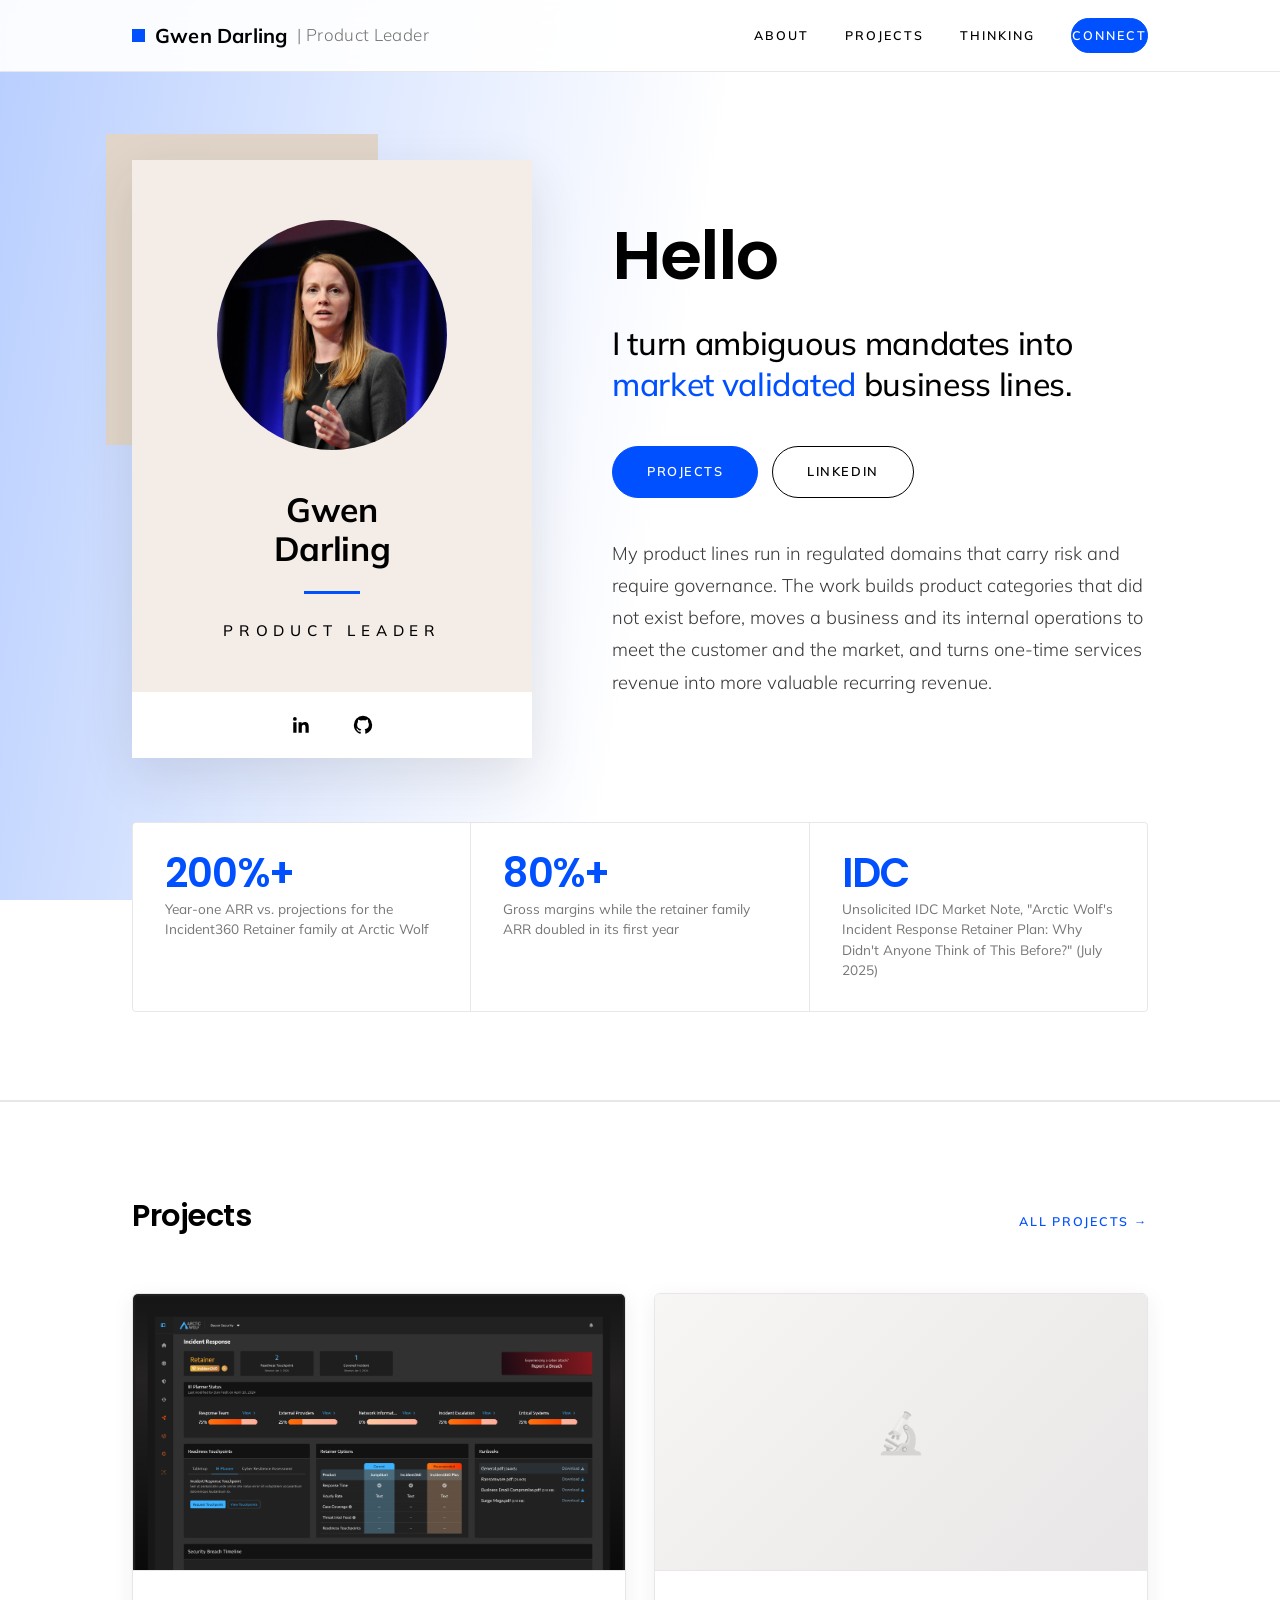
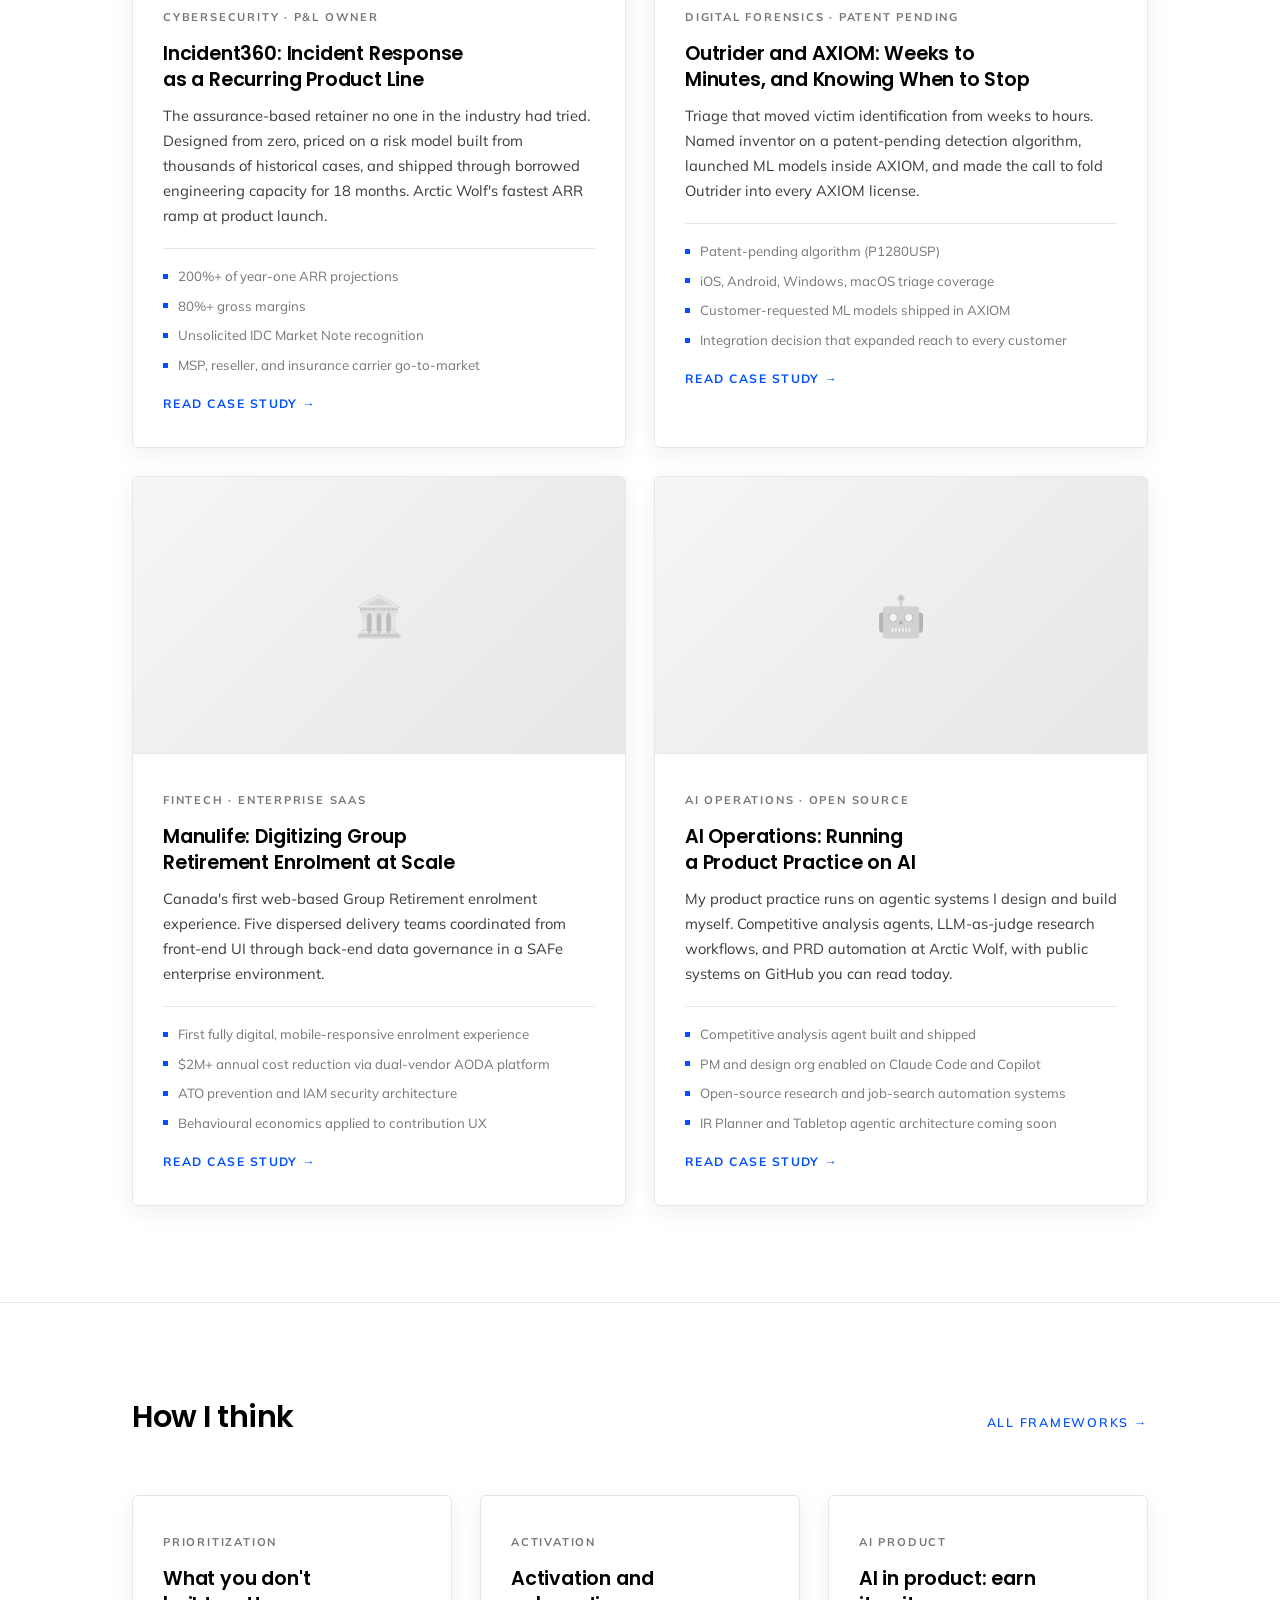
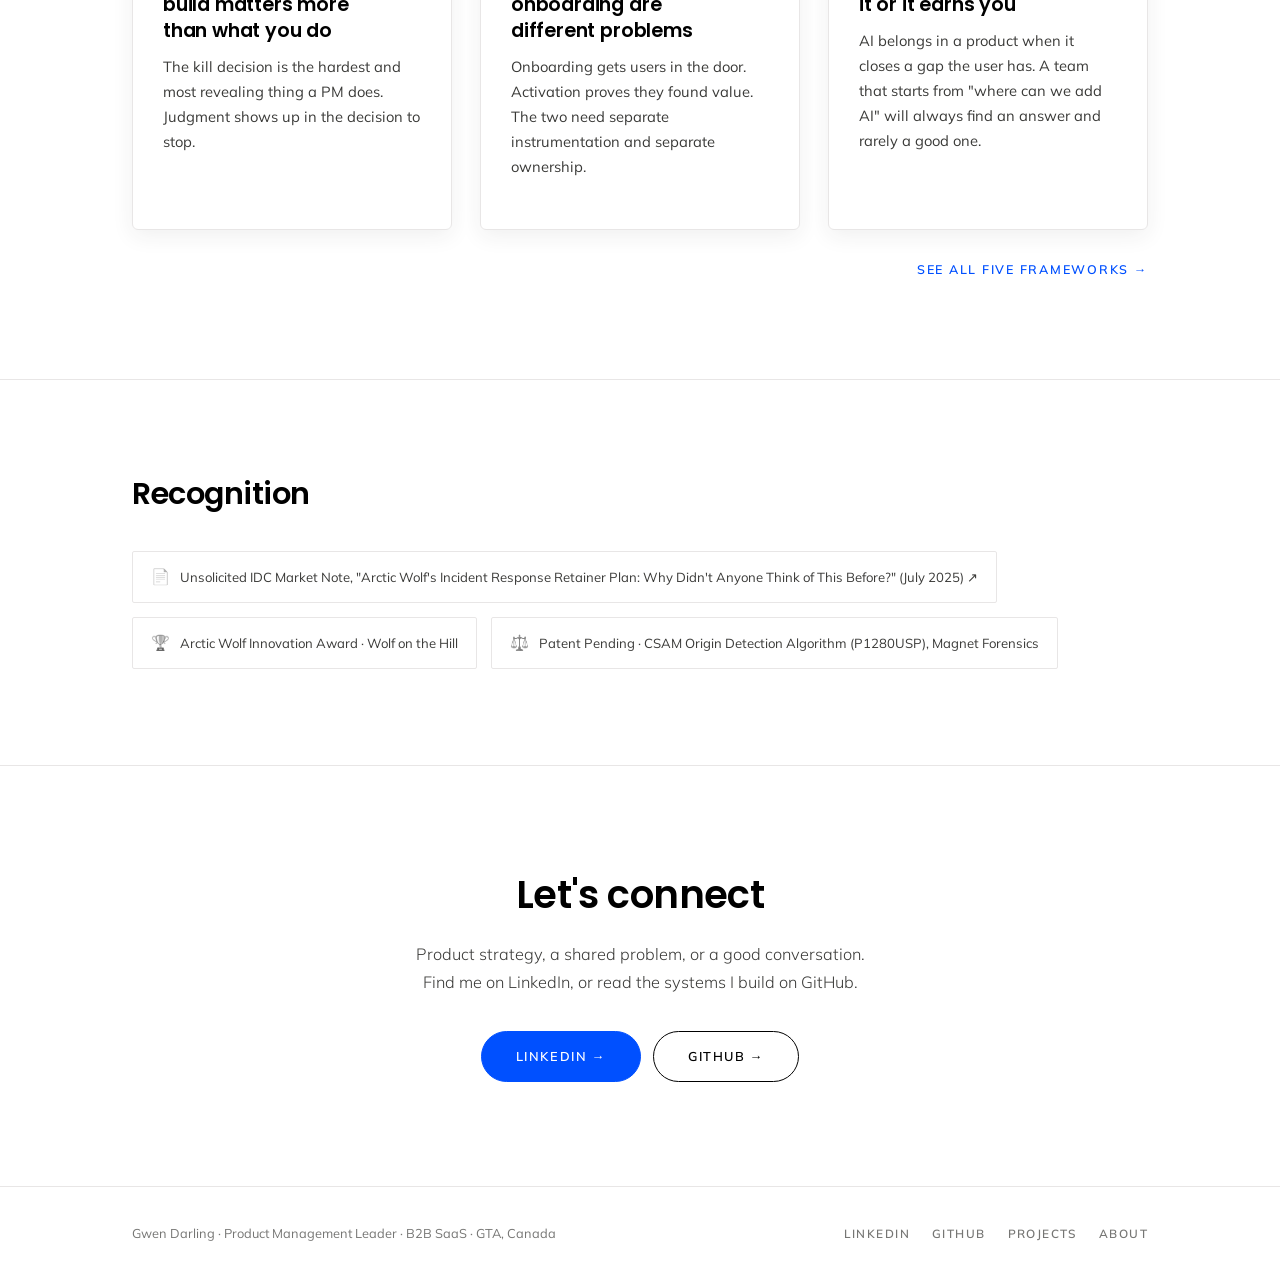
==== commit e810ba50: "Rename nav CTA from Get in touch to Connect Co-Authored-By: Claude Fable 5 <noreply@anthropic.com>" ====
--- a/index.html
+++ b/index.html
@@ -21,7 +21,7 @@
       <a href="about.html">About</a>
       <a href="work.html">Projects</a>
       <a href="thinking.html">Thinking</a>
-      <a href="https://www.linkedin.com/in/gwendarling" target="_blank" rel="noopener" class="nav-cta">Get in touch</a>
+      <a href="https://www.linkedin.com/in/gwendarling" target="_blank" rel="noopener" class="nav-cta">Connect</a>
     </div>
     <button class="nav-toggle" aria-label="Toggle navigation">
       <span></span><span></span><span></span>
--- a/css/style.css
+++ b/css/style.css
@@ -56,7 +56,7 @@
   z-index: -1;
   pointer-events: none;
   background:
-    linear-gradient(100deg, rgba(0, 80, 255, 0.14) 0%, rgba(0, 80, 255, 0.06) 28%, rgba(0, 80, 255, 0) 52%),
+    linear-gradient(100deg, rgba(0, 80, 255, 0.28) 0%, rgba(0, 80, 255, 0.12) 28%, rgba(0, 80, 255, 0) 52%),
     #FFFFFF;
 }
 img { display: block; max-width: 100%; }
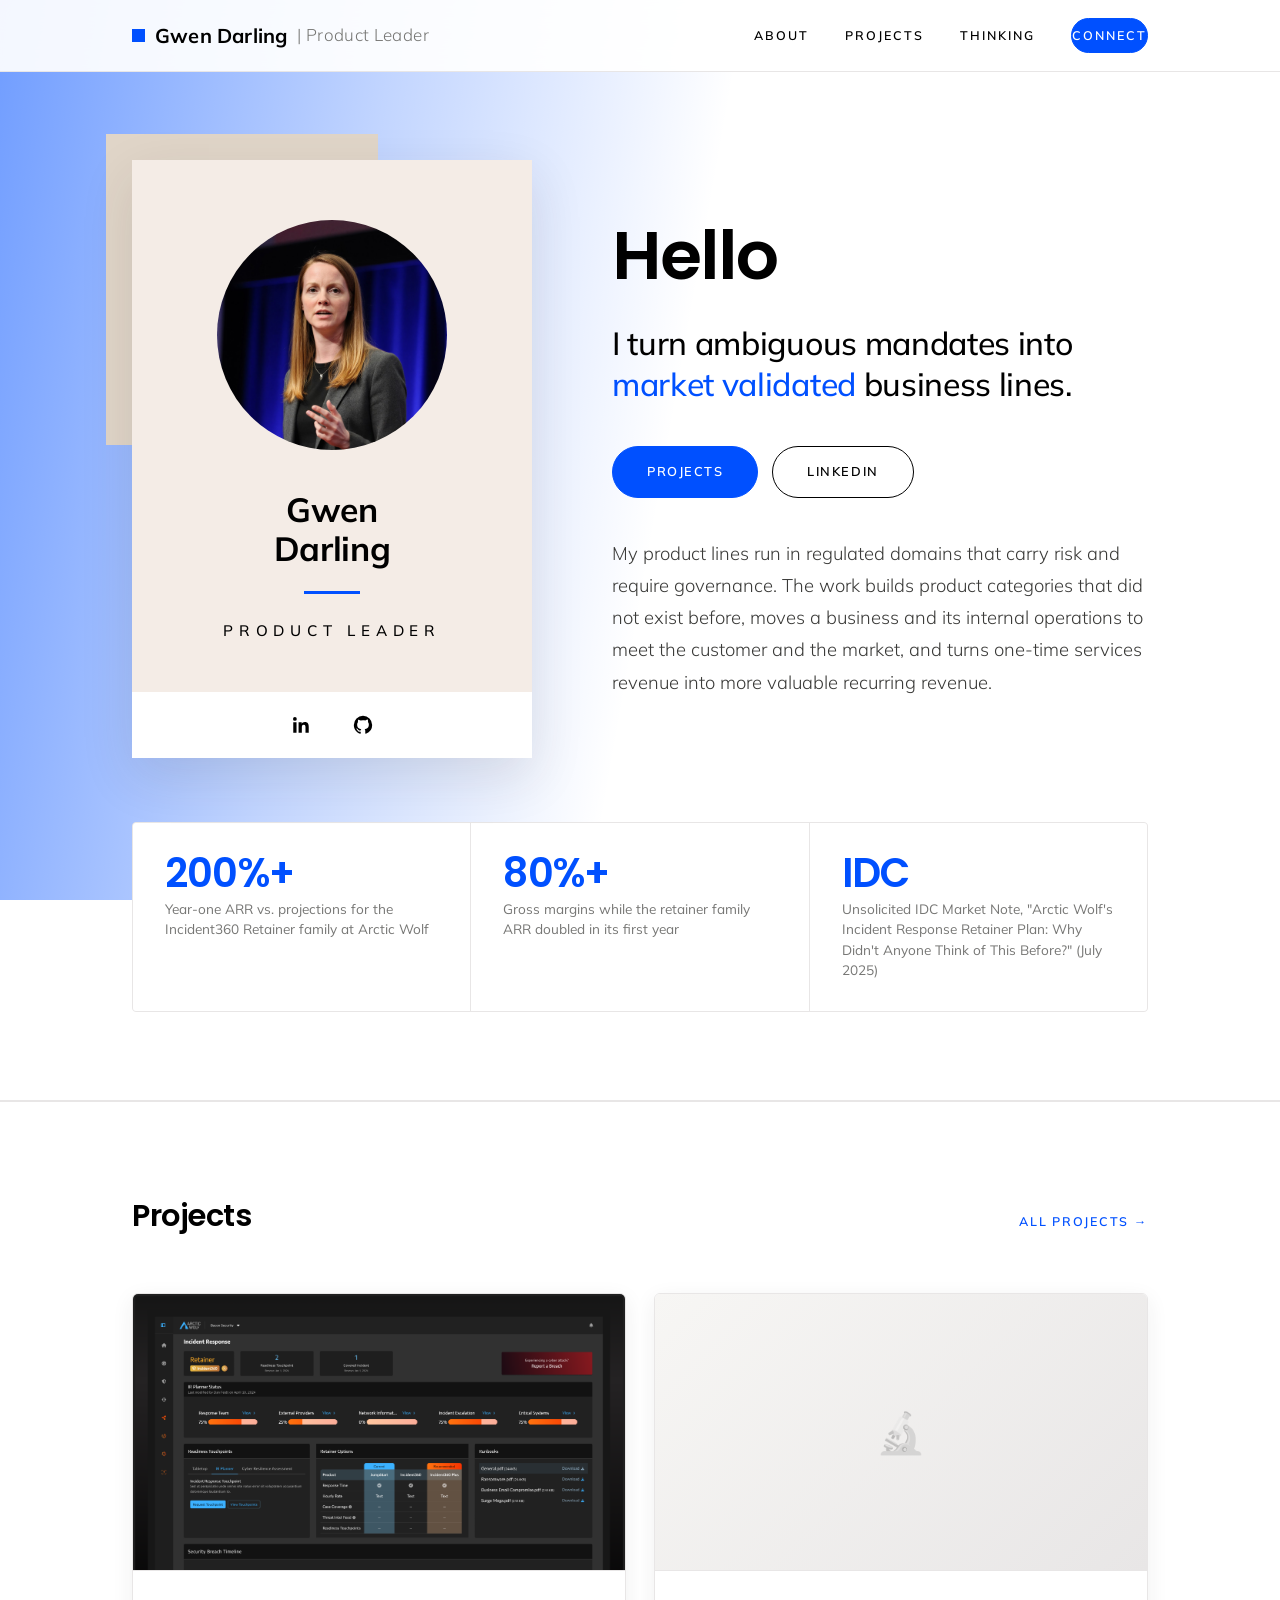
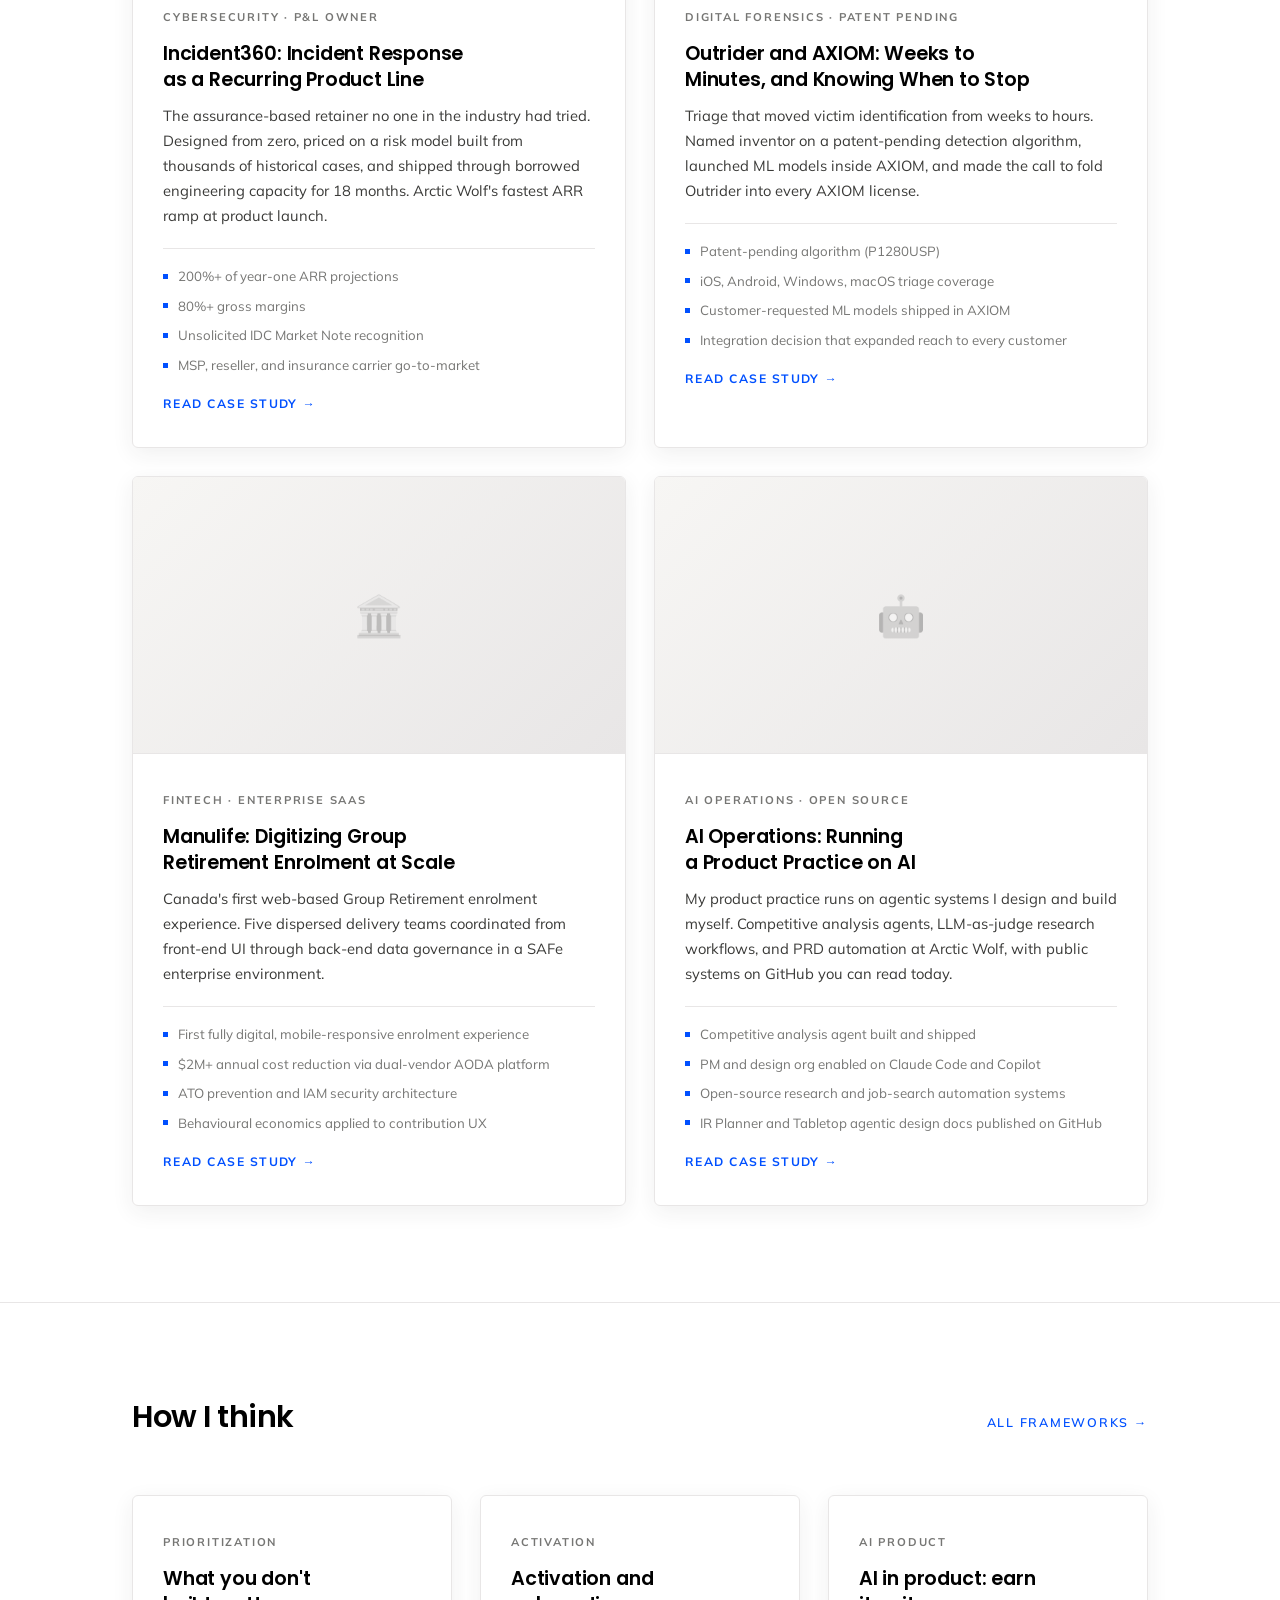
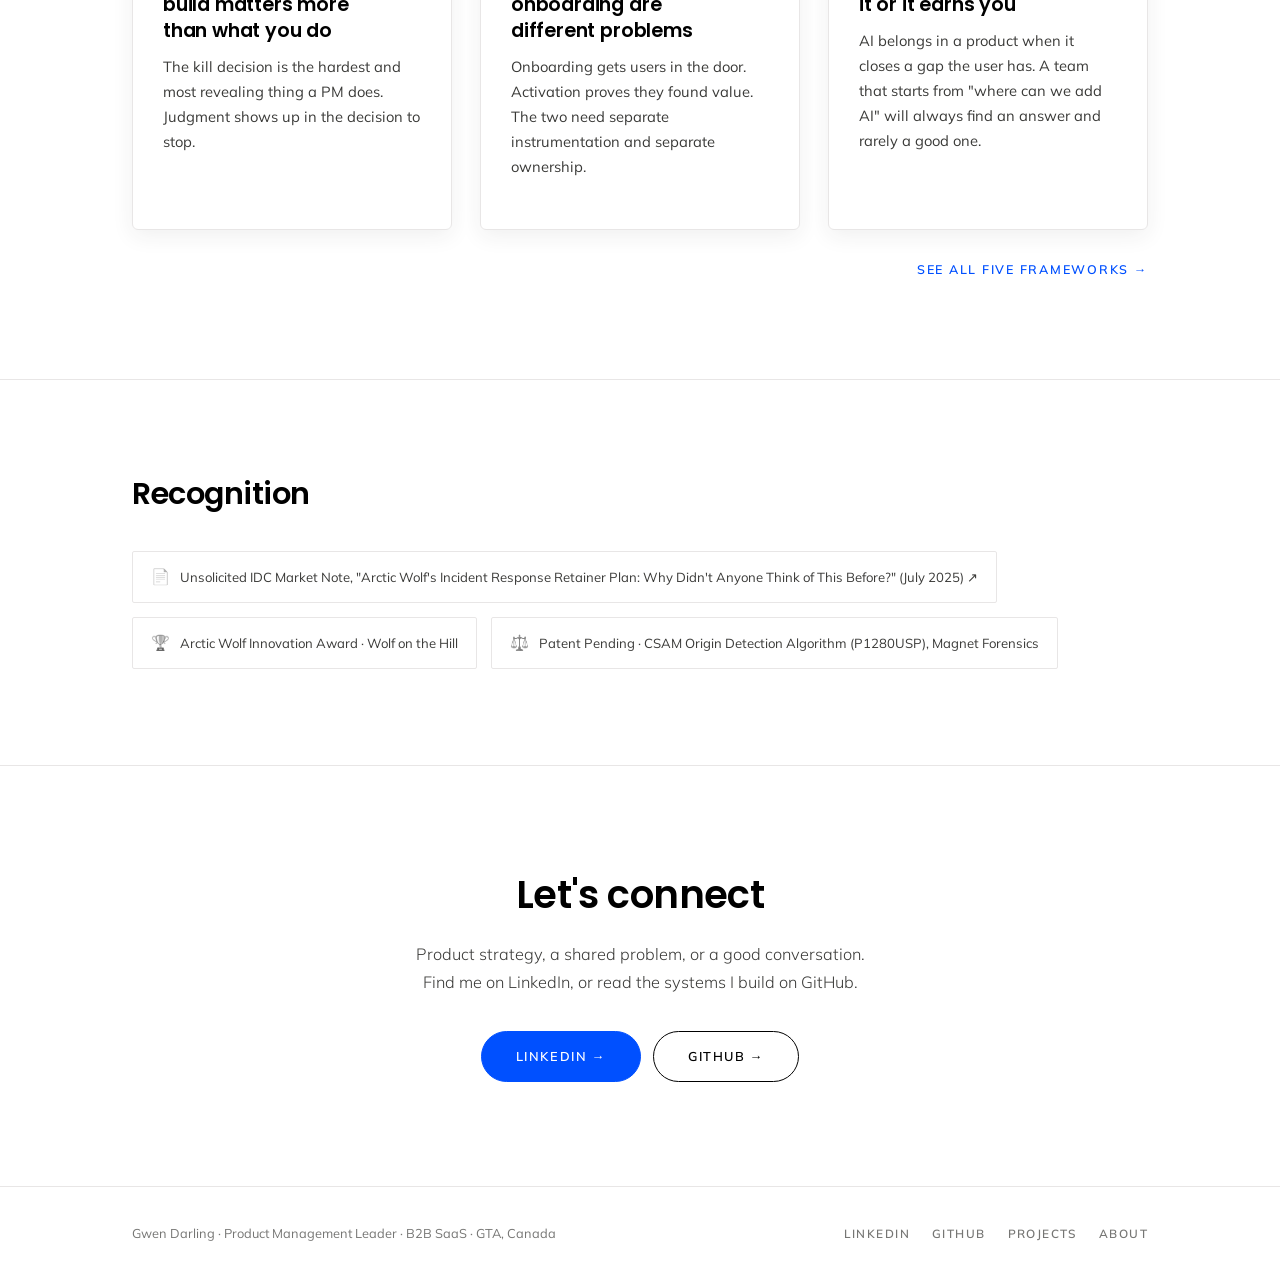
==== commit 515834bc: "Publish the IR Planner and Tabletop design repos, replacing coming-soon notes Co-Authored-By: Claude" ====
--- a/index.html
+++ b/index.html
@@ -173,7 +173,7 @@
                 <li>Competitive analysis agent built and shipped</li>
                 <li>PM and design org enabled on Claude Code and Copilot</li>
                 <li>Open-source research and job-search automation systems</li>
-                <li>IR Planner and Tabletop agentic architecture coming soon</li>
+                <li>IR Planner and Tabletop agentic design docs published on GitHub</li>
               </ul>
               <span class="card-arrow">Read case study →</span>
             </div>
--- a/css/style.css
+++ b/css/style.css
@@ -56,7 +56,7 @@
   z-index: -1;
   pointer-events: none;
   background:
-    linear-gradient(100deg, rgba(0, 80, 255, 0.28) 0%, rgba(0, 80, 255, 0.12) 28%, rgba(0, 80, 255, 0) 52%),
+    linear-gradient(100deg, rgba(0, 80, 255, 0.56) 0%, rgba(0, 80, 255, 0.24) 28%, rgba(0, 80, 255, 0) 52%),
     #FFFFFF;
 }
 img { display: block; max-width: 100%; }
